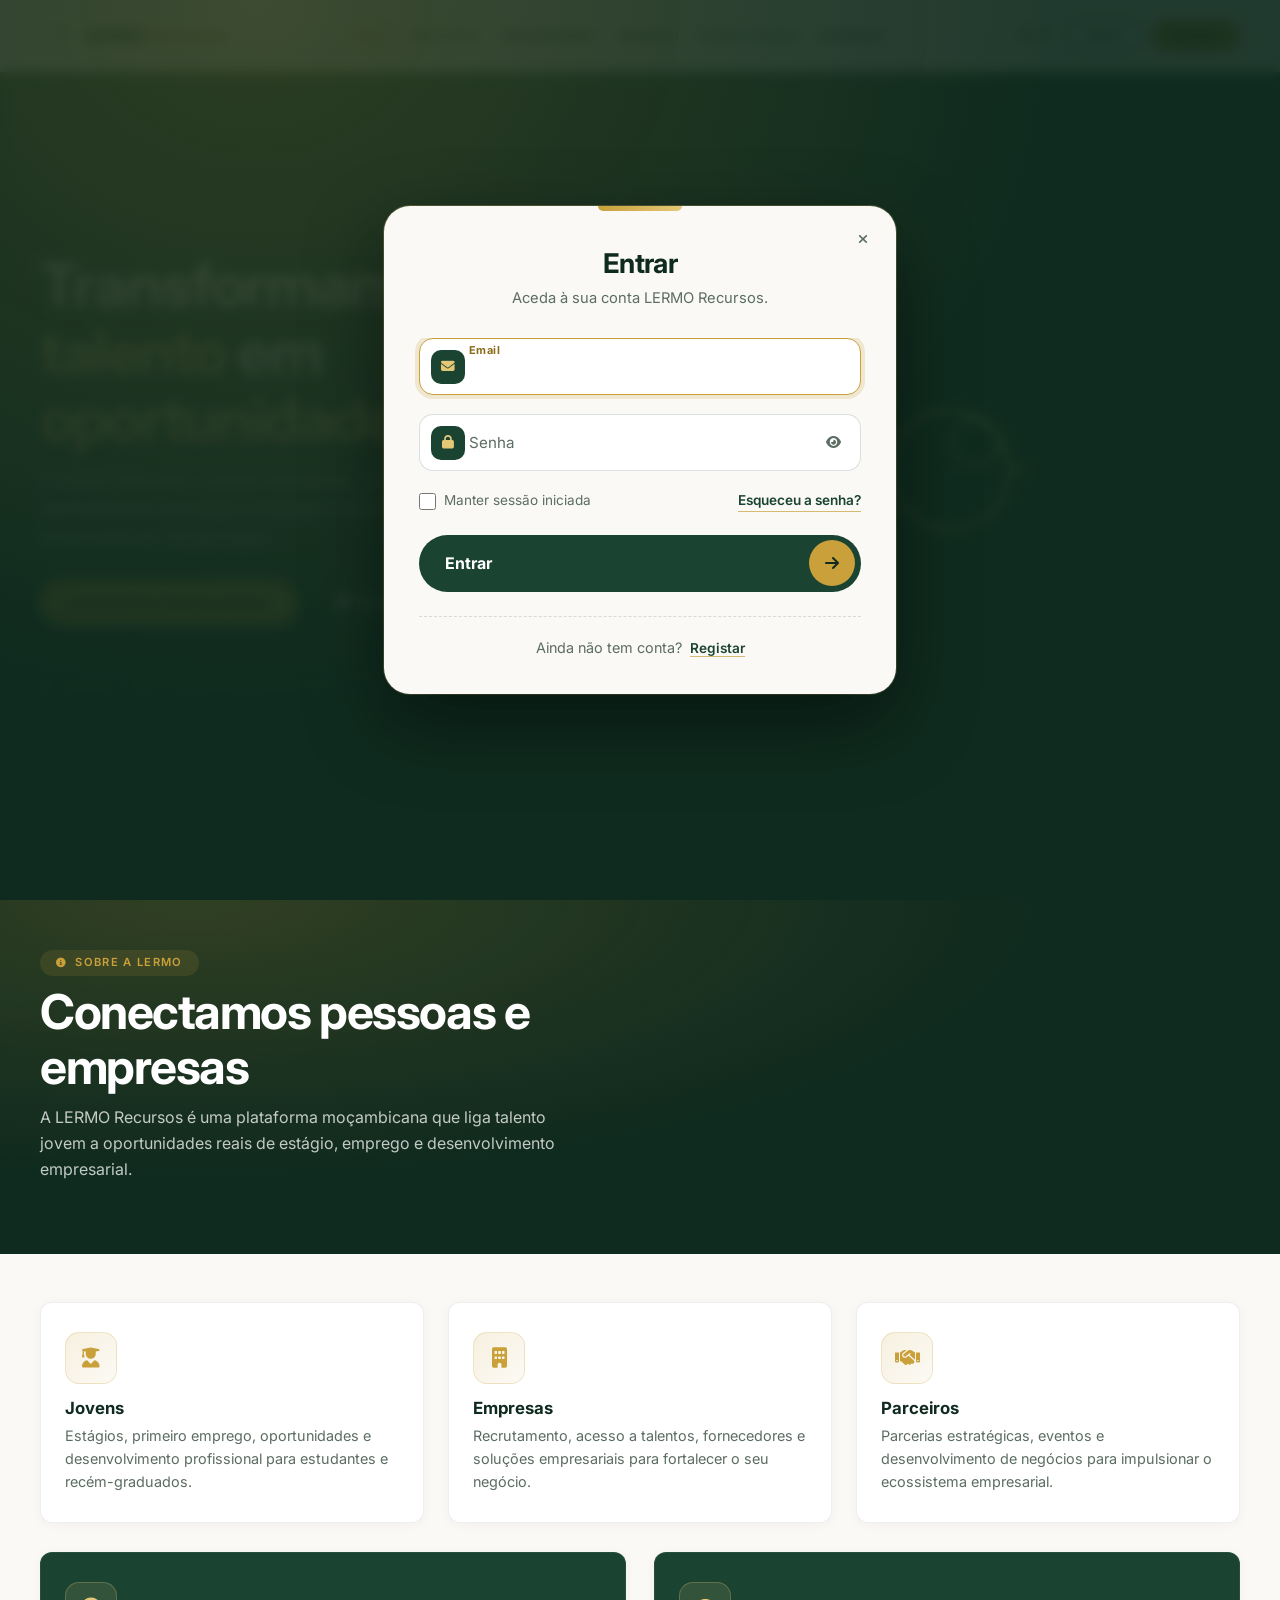
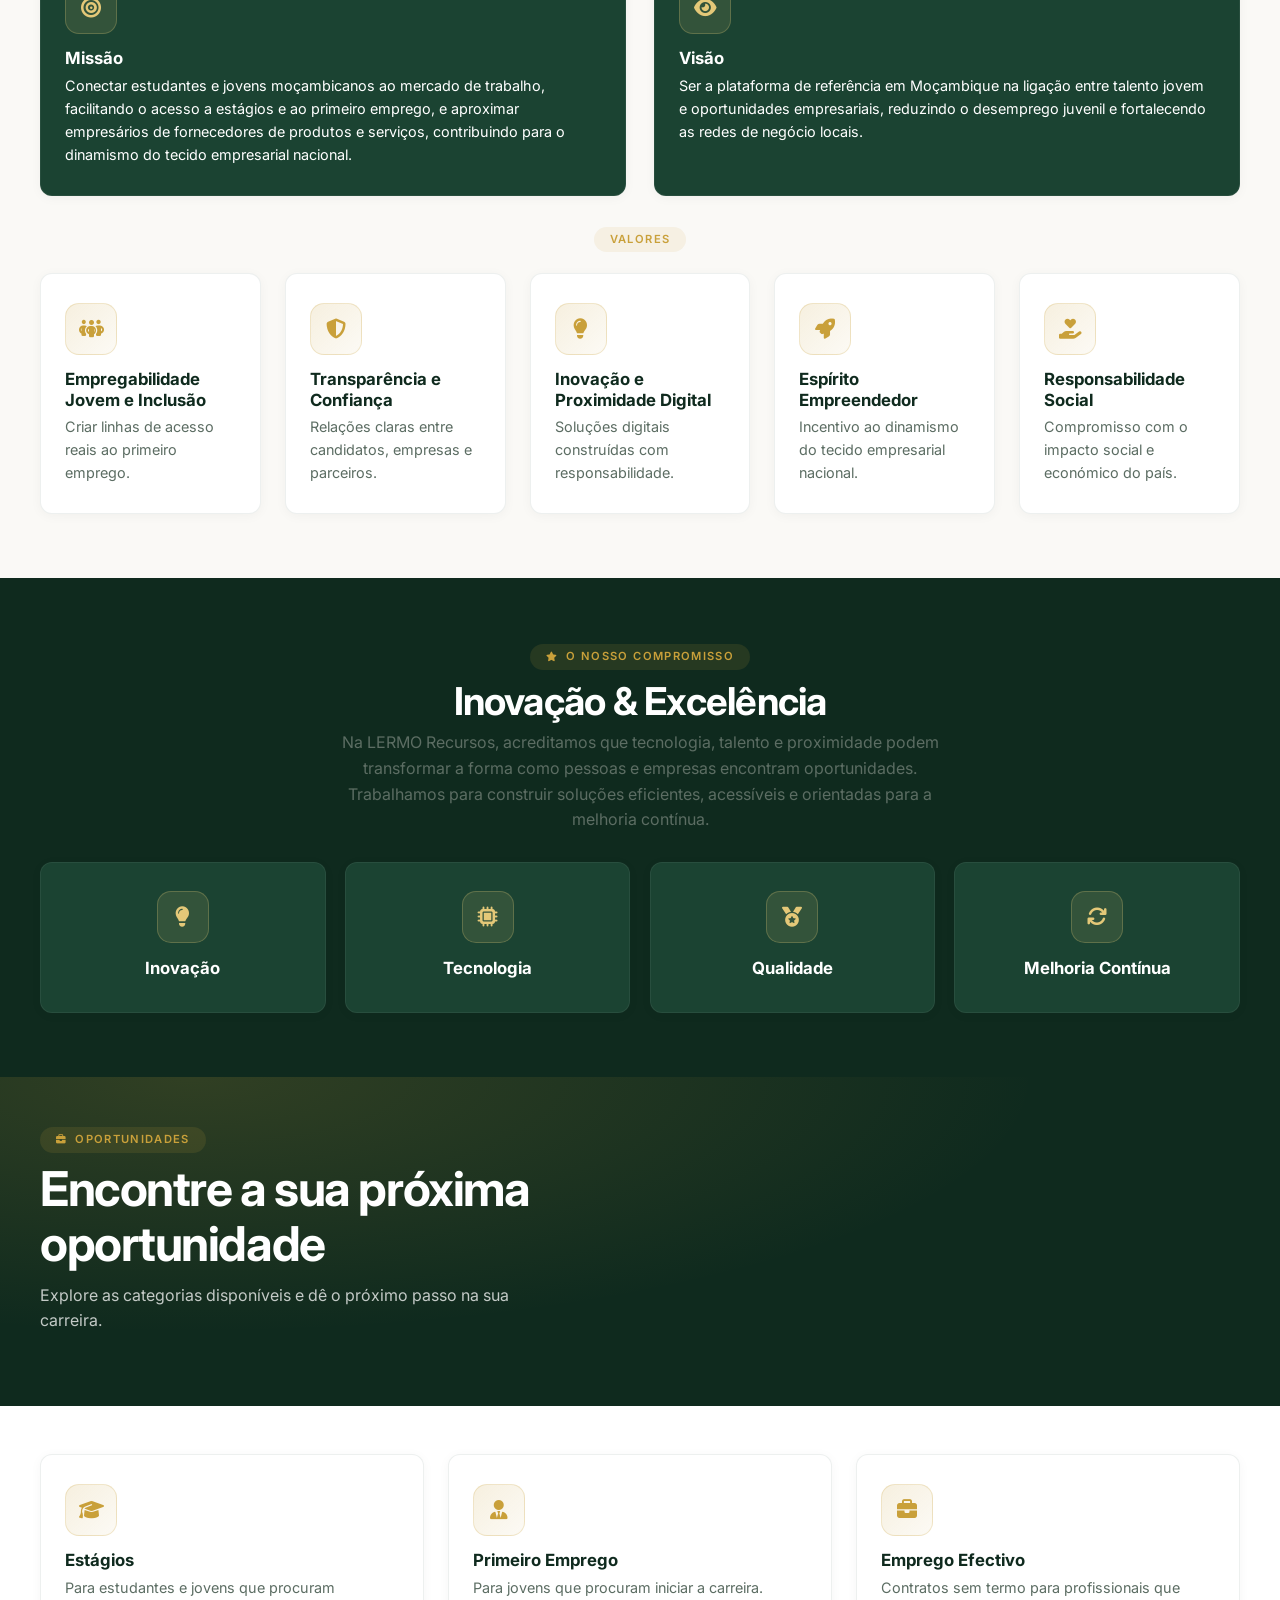
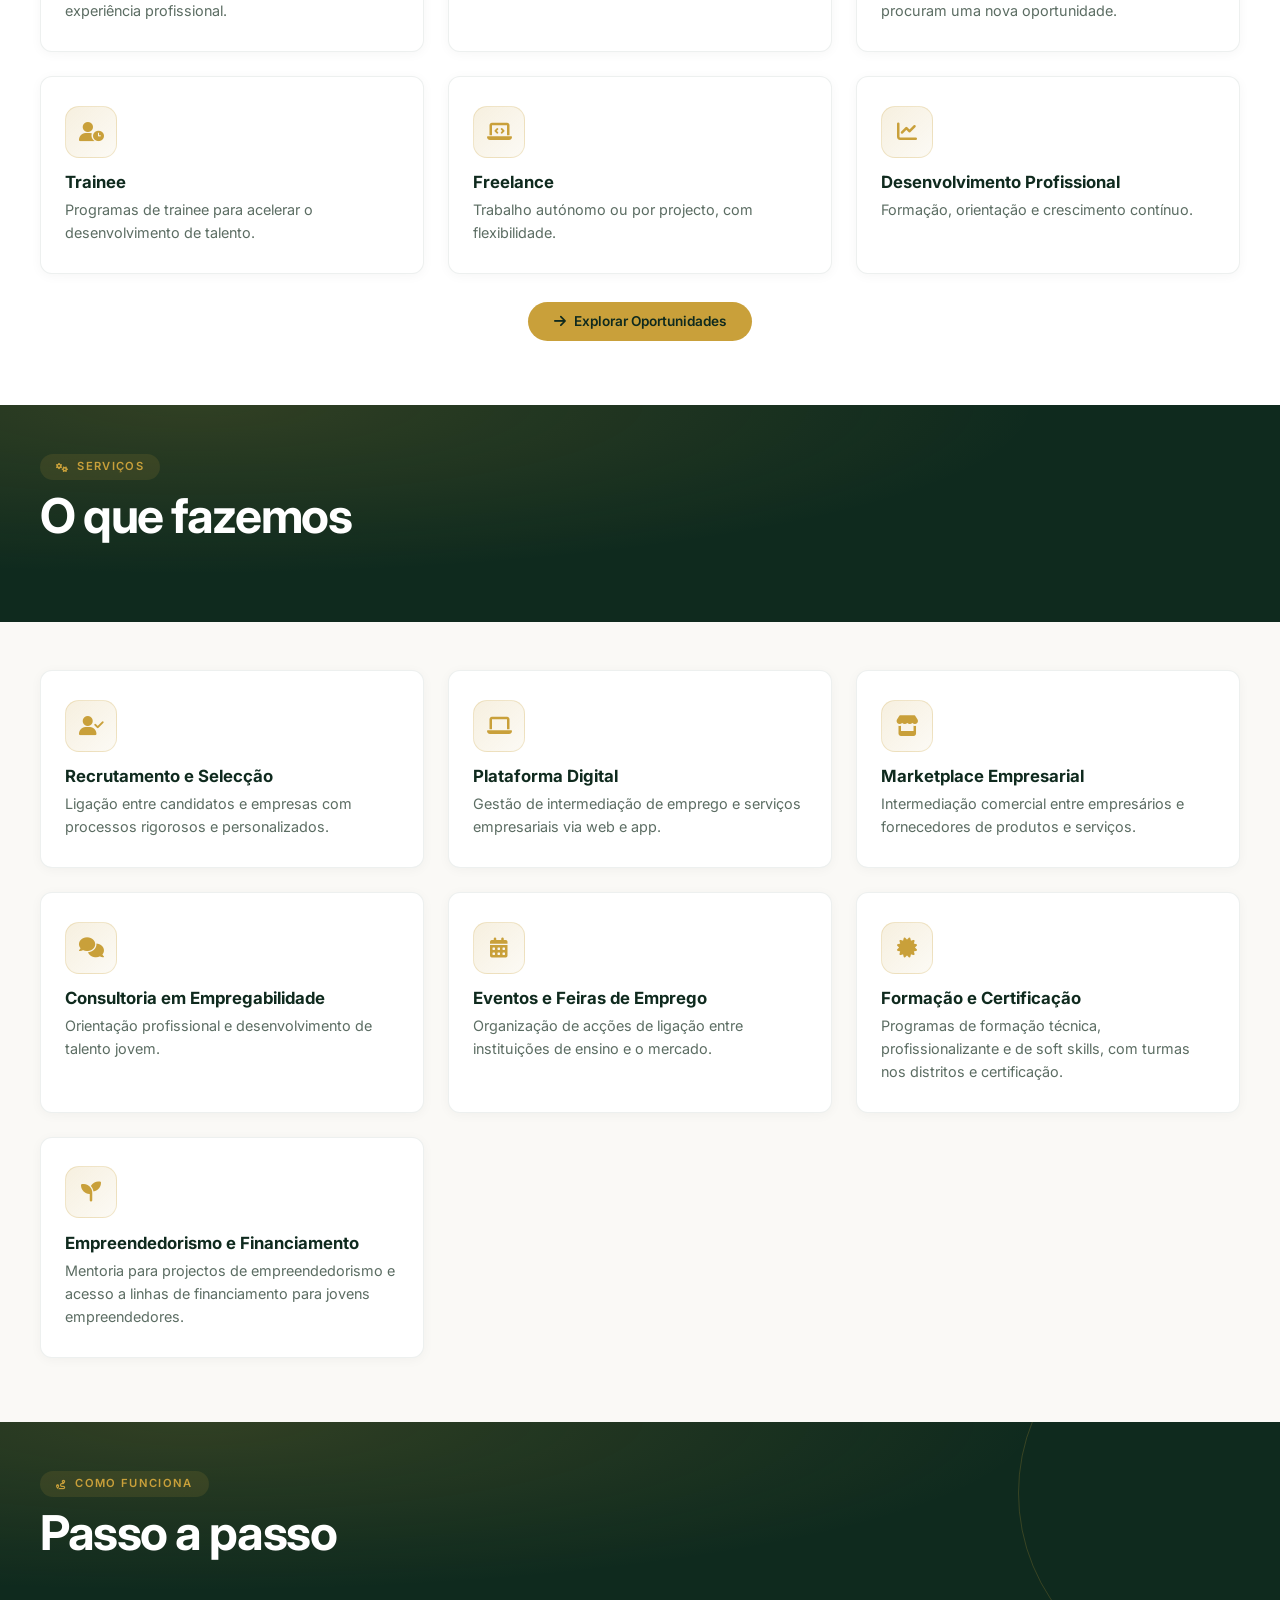
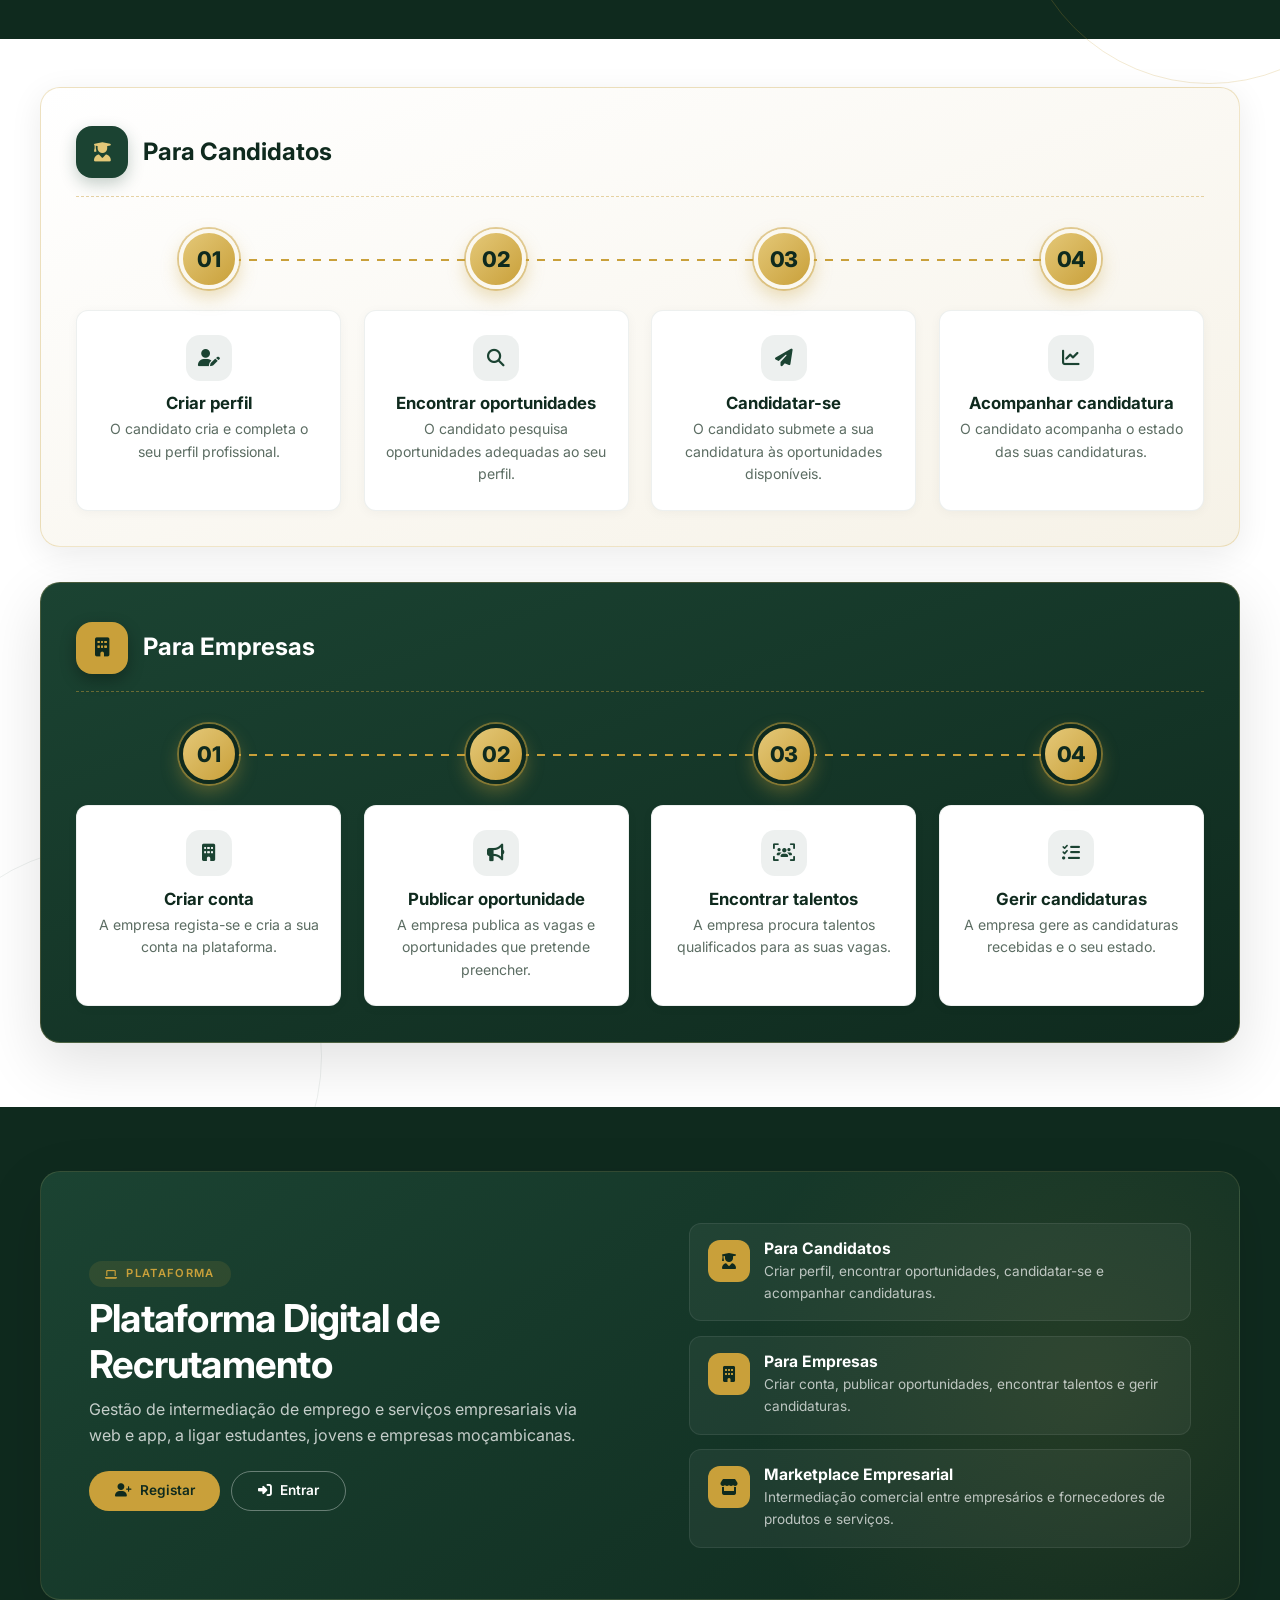
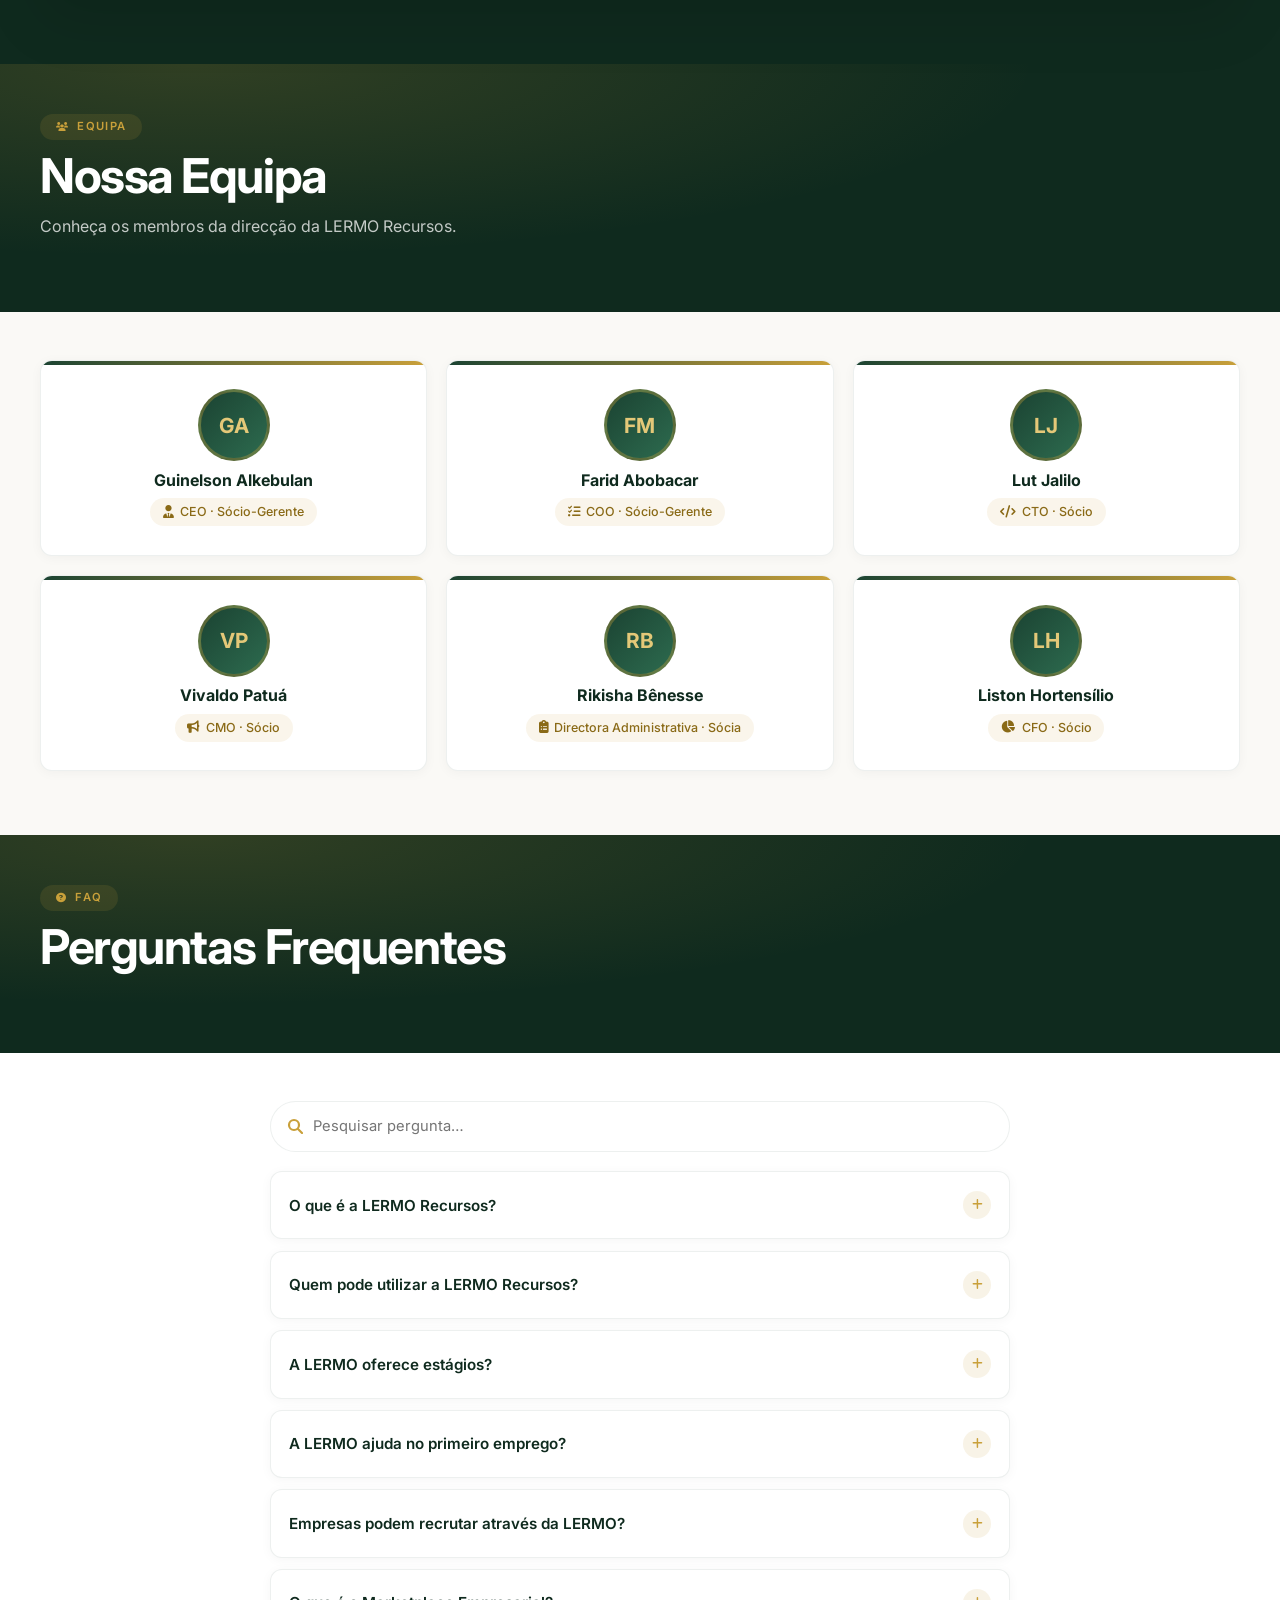
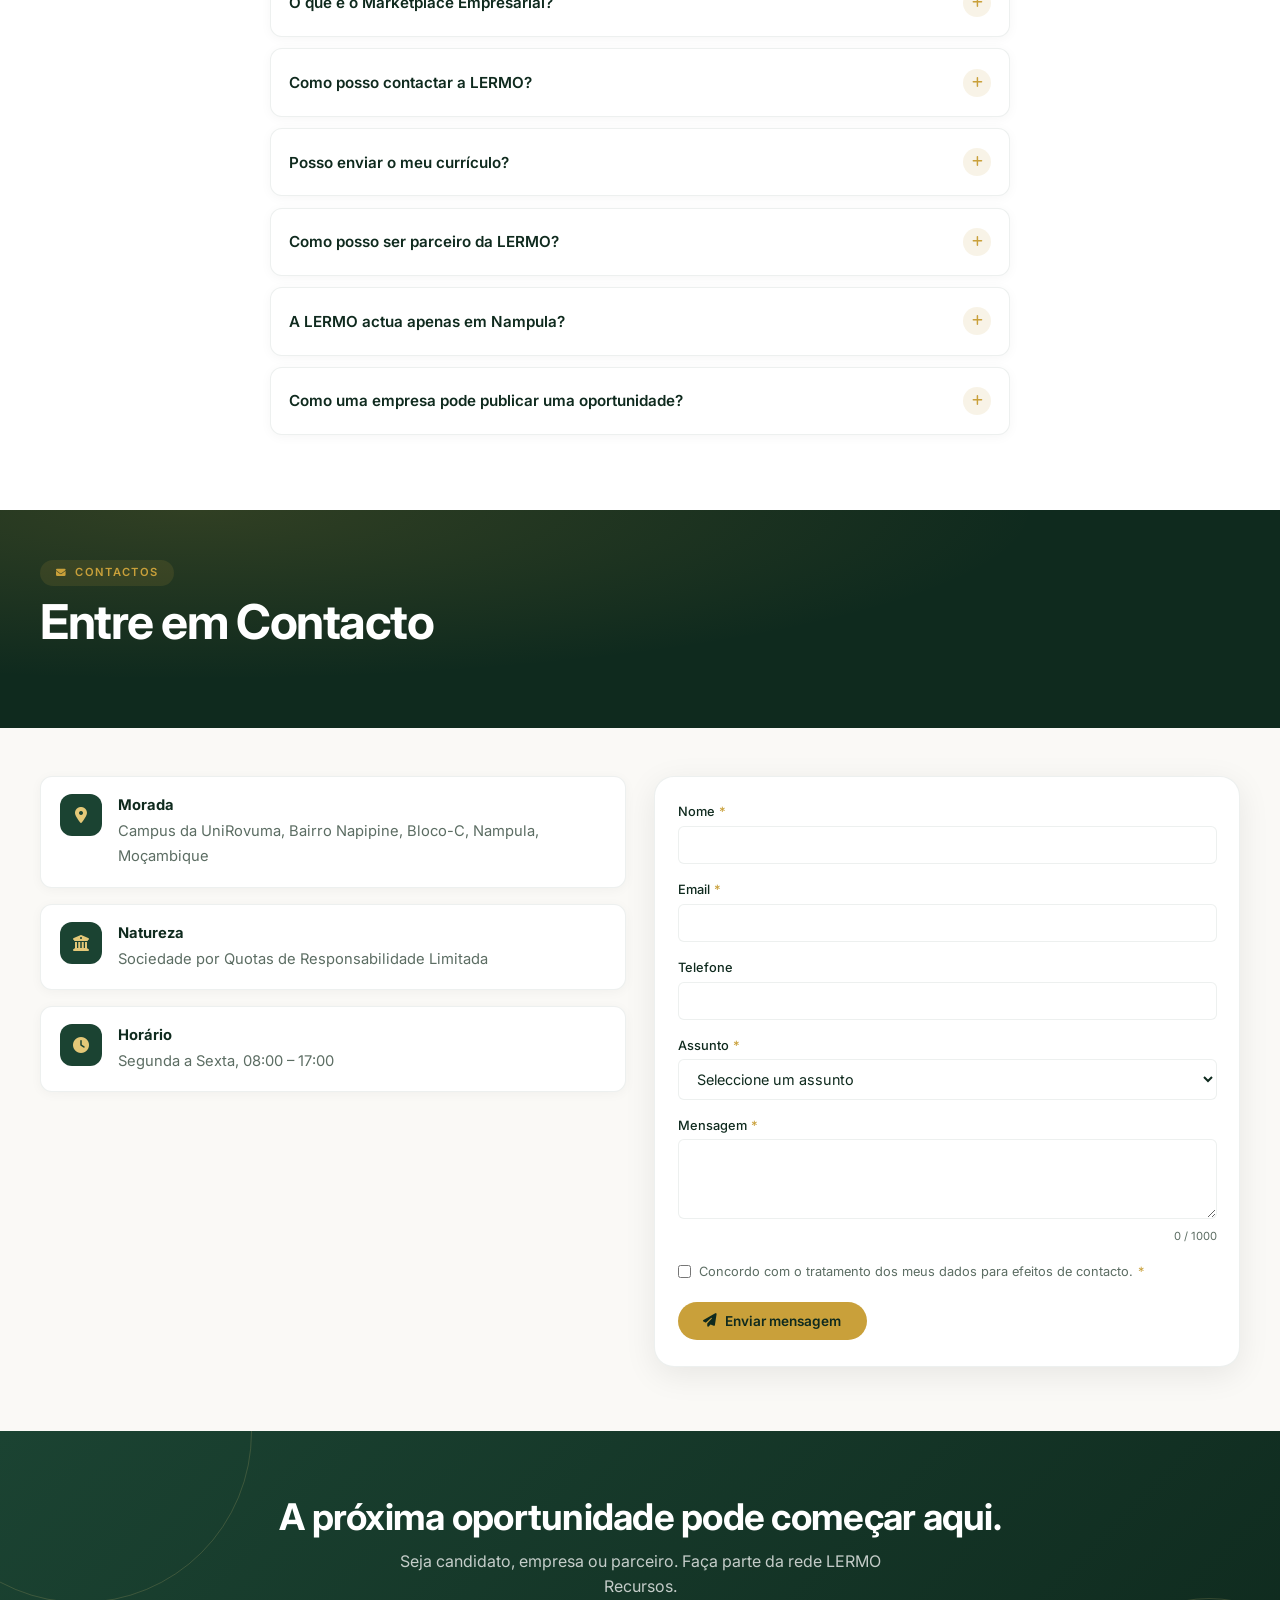
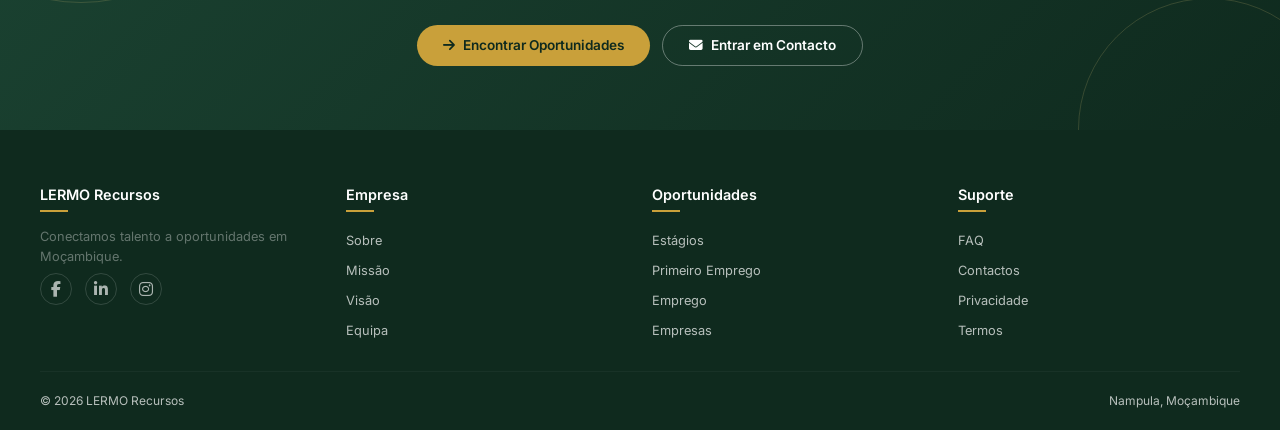
==== dashboard-candidato.html @ fc060fc1 "Add files via upload" ====
<!DOCTYPE html>
<html lang="pt-PT">
<head>
<meta charset="UTF-8">
<meta name="viewport" content="width=device-width, initial-scale=1">
<meta name="robots" content="noindex">
<title>Painel — LERMO Recursos</title>
<link rel="preconnect" href="https://fonts.googleapis.com">
<link rel="preconnect" href="https://fonts.gstatic.com" crossorigin>
<link href="https://fonts.googleapis.com/css2?family=Inter:wght@400;500;600;700;800&display=swap" rel="stylesheet">
<link rel="stylesheet" href="https://cdnjs.cloudflare.com/ajax/libs/font-awesome/6.5.0/css/all.min.css">
<link rel="stylesheet" href="css/dashboard-candidato.css">
</head>
<body>
<a class="sr" href="#main">Saltar para o conteúdo</a>
<div class="scrim" id="scrim"></div>
<aside class="side" id="side" aria-label="Navegação">
 <div class="brand"><svg viewBox="0 0 300 300" fill="none" stroke="currentColor" stroke-linecap="round" aria-hidden="true"><circle cx="150" cy="144" r="82" stroke-width="9"/><line x1="42" y1="144" x2="58" y2="144" stroke-width="7"/><line x1="242" y1="144" x2="258" y2="144" stroke-width="7"/><g class="lermo-orbit"><circle cx="185" cy="106" r="32" stroke-width="7"/><circle cx="193" cy="82" r="5" fill="currentColor" stroke="none"/></g><circle cx="150" cy="144" r="2.6" fill="currentColor" stroke="none"/></svg><span>LERMO <em>Recursos</em></span>
  <button class="ib" id="closeBtn" type="button" style="margin-left:auto;background:rgba(255,255,255,.08);border:0;color:#fff" data-a="close-menu"><i class="fas fa-xmark"></i></button></div>
 <nav class="nav" id="nav"></nav>
 <div class="sfoot"><button type="button" data-a="logout"><i class="fas fa-right-from-bracket" aria-hidden="true"></i><span data-i="logout"></span></button></div>
</aside>
<div class="main">
 <header class="top">
  <button class="ib" id="menuBtn" type="button" aria-controls="side" aria-expanded="false" data-a="open-menu"><i class="fas fa-bars"></i></button>
  <button class="ib" id="railBtn" type="button" data-a="rail" aria-pressed="false"><i class="fas fa-angles-left"></i></button>
  <div class="sp"></div>
  <button class="lang" type="button" data-a="lang"><i class="fas fa-globe" aria-hidden="true"></i><span id="langL">PT</span></button>
  <div class="dd"><button class="who" type="button" id="whoBtn" aria-haspopup="true" aria-expanded="false" data-a="menu:who"><span class="av" id="av"></span><span class="n" id="wn"></span></button>
   <div class="menu" id="who" role="menu"><a href="#/perfil" role="menuitem"><i class="fas fa-user"></i><span data-i="n.perfil"></span></a><a href="#/definicoes" role="menuitem"><i class="fas fa-gear"></i><span data-i="n.def"></span></a><button class="mi" type="button" role="menuitem" data-a="logout"><i class="fas fa-right-from-bracket"></i><span data-i="logout"></span></button></div></div>
 </header>
 <main class="page" id="main" tabindex="-1"></main>
</div>
<button id="top" type="button" data-a="top"><i class="fas fa-arrow-up" aria-hidden="true"></i></button>
<div class="toast" id="toast" role="status"></div>

<script src="js/dashboard-candidato.js"></script>
</body>
</html>
---- css/dashboard-candidato.css ----
:root{--p:#1B4332;--pd:#0F2A1E;--pl:#2D6B4F;--g:#C9A03A;--gs:#E4C878;--bg:#FAF9F6;--s:#fff;--t:#0F2A1E;--m:#5C6D63;--line:rgba(27,67,50,.12);--r:12px;--rf:9999px;--sh:0 8px 32px rgba(0,0,0,.08);--sw:264px;--hh:64px}
*{margin:0;padding:0;box-sizing:border-box}
html{-webkit-text-size-adjust:100%}
body{font-family:'Inter',system-ui,sans-serif;color:var(--t);background:var(--bg);line-height:1.55;min-height:100vh;overflow-x:hidden}
a{color:inherit;text-decoration:none}button{font:inherit;cursor:pointer;color:inherit}
:focus-visible{outline:3px solid var(--g);outline-offset:2px}
.sr{position:absolute;width:1px;height:1px;overflow:hidden;clip:rect(0 0 0 0)}
/* sidebar */
.side{position:fixed;inset:0 auto 0 0;width:var(--sw);background:var(--pd);color:#fff;display:flex;flex-direction:column;z-index:60;transition:transform .3s,width .25s}
.brand{display:flex;align-items:center;gap:.6rem;height:var(--hh);padding:0 1.1rem;font-weight:800;font-size:1.05rem;letter-spacing:-.01em;flex:none}
.brand em{font-style:normal;font-weight:500;color:var(--gs)}
.brand svg{width:34px;height:34px;flex:none;color:var(--gs)}
.lermo-orbit{transform-box:view-box;transform-origin:150px 144px;animation:spin 7s linear infinite}
@keyframes spin{to{transform:rotate(360deg)}}
@media(prefers-reduced-motion:reduce){.lermo-orbit{animation:none}*{transition:none!important}}
.nav{flex:1;overflow-y:auto;padding:.4rem .7rem 1rem}
.nav h2{font-size:.68rem;text-transform:uppercase;letter-spacing:.1em;color:rgba(255,255,255,.45);padding:.9rem .6rem .35rem;font-weight:700}
.nav a{display:flex;align-items:center;gap:.75rem;padding:.62rem .7rem;border-radius:10px;font-size:.92rem;font-weight:500;color:rgba(255,255,255,.78);position:relative}
.nav a i{width:20px;text-align:center;flex:none}
.nav a:hover{background:rgba(255,255,255,.07);color:#fff}
.nav a[aria-current=page]{background:rgba(201,160,58,.16);color:var(--gs);font-weight:600}
.nav a[aria-current=page]::before{content:'';position:absolute;left:-.7rem;top:20%;bottom:20%;width:4px;border-radius:0 4px 4px 0;background:var(--g)}
.sfoot{padding:.8rem .7rem;border-top:1px solid rgba(255,255,255,.1);flex:none}
.sfoot button{width:100%;display:flex;align-items:center;gap:.75rem;padding:.62rem .7rem;border:0;border-radius:10px;background:none;color:rgba(255,255,255,.78);font-size:.92rem;font-weight:500}
.sfoot button:hover{background:rgba(255,255,255,.07);color:#fff}.sfoot i{width:20px;text-align:center}
.scrim{position:fixed;inset:0;background:rgba(15,42,30,.55);backdrop-filter:blur(3px);z-index:55;opacity:0;visibility:hidden;transition:.25s}
.scrim.on{opacity:1;visibility:visible}
/* main */
.main{margin-left:var(--sw);min-height:100vh;transition:margin .25s}
.top{position:sticky;top:0;z-index:40;height:var(--hh);background:rgba(250,249,246,.94);backdrop-filter:blur(14px);border-bottom:1px solid var(--line);display:flex;align-items:center;gap:.6rem;padding:0 clamp(1rem,3vw,2rem)}
.ib{width:42px;height:42px;border-radius:50%;border:1px solid var(--line);background:var(--s);display:grid;place-items:center;color:var(--p);position:relative;flex:none}
.ib:hover{border-color:var(--p)}
.top .sp{flex:1}
#menuBtn{display:none}
.lang{display:flex;align-items:center;gap:.4rem;height:42px;padding:0 .9rem;border-radius:var(--rf);border:1px solid var(--line);background:var(--s);font-size:.82rem;font-weight:600;color:var(--p)}
.who{display:flex;align-items:center;gap:.6rem;height:42px;padding:0 .3rem 0 .3rem;border:1px solid var(--line);border-radius:var(--rf);background:var(--s)}
.av{width:34px;height:34px;border-radius:50%;background:var(--p);color:var(--gs);display:grid;place-items:center;font-weight:700;font-size:.8rem;flex:none}
.who span.n{font-size:.85rem;font-weight:600;max-width:140px;overflow:hidden;text-overflow:ellipsis;white-space:nowrap;padding-right:.6rem}
.dd{position:relative}
.menu{position:absolute;right:0;top:calc(100% + 8px);width:min(340px,calc(100vw - 2rem));background:var(--s);border:1px solid var(--line);border-radius:14px;box-shadow:var(--sh);padding:.5rem;display:none;z-index:70}
.menu.on{display:block}
.menu h3{font-size:.72rem;text-transform:uppercase;letter-spacing:.08em;color:var(--m);padding:.5rem .7rem}
.menu a,.menu button.mi{display:flex;gap:.7rem;align-items:flex-start;width:100%;text-align:left;padding:.6rem .7rem;border:0;background:none;border-radius:10px;font-size:.88rem}
.menu a:hover,.menu button.mi:hover{background:rgba(27,67,50,.06)}
.menu small{display:block;color:var(--m);font-size:.76rem}
.menu .none{padding:1rem;color:var(--m);font-size:.88rem;text-align:center}
.page{padding:clamp(1rem,3vw,2rem);max-width:1280px;margin:0 auto}
.crumbs ol{display:flex;flex-wrap:wrap;gap:.25rem .5rem;list-style:none;font-size:.82rem;color:var(--m);margin-bottom:1rem}
.crumbs li+li::before{content:'/';margin-right:.5rem;opacity:.5}
.crumbs a{color:var(--pl);font-weight:600}.crumbs a:hover{text-decoration:underline}
.crumbs [aria-current]{color:var(--t);font-weight:600}
/* components */
.hello{background:radial-gradient(ellipse at 90% 0,rgba(201,160,58,.22),transparent 55%),var(--pd);color:#fff;border-radius:20px;padding:clamp(1.3rem,3vw,2rem);display:flex;flex-wrap:wrap;gap:1.2rem;align-items:center;justify-content:space-between}
.hello h1{font-size:clamp(1.4rem,3vw,2rem);letter-spacing:-.02em;line-height:1.2}.hello h1 em{font-style:normal;color:var(--gs)}
.hello p{color:rgba(255,255,255,.75);margin-top:.35rem;font-size:.95rem;max-width:52ch}
.btn{display:inline-flex;align-items:center;justify-content:center;gap:.5rem;font-weight:600;font-size:.85rem;padding:.6rem 1.3rem;border-radius:var(--rf);border:1.5px solid transparent;transition:.25s}
.btn-g{background:var(--g);color:var(--pd)}.btn-g:hover{background:var(--gs)}
.btn-l{background:var(--s);color:var(--p);border-color:var(--line)}.btn-l:hover{border-color:var(--p)}
.stats{display:grid;grid-template-columns:repeat(auto-fit,minmax(min(220px,100%),1fr));gap:1rem;margin:1.2rem 0}
.stat{background:var(--s);border:1px solid var(--line);border-radius:var(--r);padding:1.1rem;display:flex;gap:.9rem;align-items:center;transition:.25s}
.stat:hover{transform:translateY(-3px);box-shadow:var(--sh);border-color:rgba(201,160,58,.5)}
.ic{width:46px;height:46px;border-radius:12px;background:rgba(27,67,50,.07);color:var(--p);display:grid;place-items:center;flex:none;font-size:1.05rem}
.stat b{display:block;font-size:1.7rem;line-height:1.1;letter-spacing:-.02em}.stat span{font-size:.82rem;color:var(--m)}
.g2{display:grid;grid-template-columns:minmax(0,1.6fr) minmax(0,1fr);gap:1rem;margin-bottom:1rem}
.g3{display:grid;grid-template-columns:repeat(3,minmax(0,1fr));gap:1rem}
.g2>.card,.g3>.card{display:flex;flex-direction:column;min-width:0}
.g3 .rt,.g3 .rs{white-space:normal}
#top{position:fixed;right:1.2rem;bottom:1.2rem;width:46px;height:46px;border-radius:50%;border:0;background:var(--g);color:var(--pd);box-shadow:var(--sh);display:grid;place-items:center;z-index:45;opacity:0;visibility:hidden;transform:translateY(8px);transition:.25s}
#top.on{opacity:1;visibility:visible;transform:none}#top:hover{background:var(--gs)}
.card{background:var(--s);border:1px solid var(--line);border-radius:var(--r);padding:1.2rem}
.ch{display:flex;justify-content:space-between;align-items:center;gap:.6rem;margin-bottom:.8rem}
.ch h2{font-size:1.02rem}.ch a{font-size:.8rem;font-weight:600;color:var(--pl);white-space:nowrap}.ch a:hover{text-decoration:underline}
.row{display:flex;gap:.8rem;align-items:center;padding:.75rem 0;border-top:1px solid var(--line);min-width:0}
.row:first-of-type{border-top:0}
a.row:hover .rt{color:var(--pl)}
.rb{flex:1;min-width:0}.rt{font-weight:600;font-size:.92rem;overflow:hidden;text-overflow:ellipsis;white-space:nowrap}
.rs{font-size:.78rem;color:var(--m);overflow:hidden;text-overflow:ellipsis;white-space:nowrap}
.tag{font-size:.68rem;font-weight:700;text-transform:uppercase;letter-spacing:.05em;padding:.22rem .65rem;border-radius:var(--rf);white-space:nowrap;background:rgba(201,160,58,.14);color:#8a6d1a;flex:none}
.tag.ok{background:rgba(45,107,79,.14);color:var(--pl)}.tag.no{background:rgba(176,58,46,.12);color:#9b2c20}.tag.in{background:rgba(27,67,50,.09);color:var(--p)}
.ring{--v:0;width:96px;height:96px;border-radius:50%;background:conic-gradient(var(--g) calc(var(--v)*1%),rgba(27,67,50,.1) 0);display:grid;place-items:center;flex:none}
.ring b{width:74px;height:74px;border-radius:50%;background:var(--s);display:grid;place-items:center;font-size:1.25rem}
.prof{display:flex;gap:1rem;align-items:center}
.prof p{font-size:.86rem;color:var(--m)}
.money{font-size:1.35rem;font-weight:800;letter-spacing:-.02em}
.state{text-align:center;padding:2rem 1rem;color:var(--m)}.state i{font-size:1.8rem;color:var(--gs);display:block;margin-bottom:.5rem}
.sk{height:84px;border-radius:var(--r);background:linear-gradient(90deg,#eceae4 25%,#f5f3ee 50%,#eceae4 75%);background-size:200% 100%;animation:sh 1.2s infinite}
@keyframes sh{to{background-position:-200% 0}}
.skg{display:grid;gap:1rem}
.stub{max-width:560px;margin:3rem auto;text-align:center}.stub .ic{margin:0 auto 1rem;width:64px;height:64px;font-size:1.5rem}
.stub h1{font-size:1.5rem}.stub p{color:var(--m);margin:.6rem 0 1.4rem}
.toast{position:fixed;bottom:1.2rem;left:50%;transform:translateX(-50%);background:var(--p);color:#fff;padding:.75rem 1.3rem;border-radius:var(--rf);z-index:200;font-size:.88rem;display:none}
/* tablet: rail colapsável */
@media(min-width:1024px){body.rail{--sw:76px}body.rail .brand span,body.rail .nav h2,body.rail .nav a span,body.rail .sfoot span{display:none}body.rail .nav a,body.rail .sfoot button{justify-content:center}body.rail .brand{justify-content:center;padding:0}body.rail .nav a[aria-current=page]::before{left:-.7rem}}
@media(max-width:1023px){
 .side{transform:translateX(-100%);width:min(300px,86vw);box-shadow:none}
 body.drawer .side{transform:none;box-shadow:0 0 60px rgba(0,0,0,.4)}
 body.drawer{overflow:hidden}
 .main{margin-left:0}#menuBtn{display:grid}#railBtn{display:none}
 .g2{grid-template-columns:1fr}.g3{grid-template-columns:repeat(2,minmax(0,1fr))}
}
@media(max-width:700px){.g3{grid-template-columns:1fr}}
@media(max-width:560px){#top{right:.8rem;bottom:.8rem}.stats{grid-template-columns:repeat(2,minmax(0,1fr));gap:.7rem}.stat{flex-direction:column;align-items:flex-start;gap:.5rem;padding:.9rem}.who span.n,.lang span{display:none}.lang{padding:0;width:42px;justify-content:center}.top{gap:.4rem}.hello .btn{width:100%}.prof{flex-direction:column;align-items:flex-start}}
@media(max-width:360px){.page{padding:.8rem}.stat b{font-size:1.4rem}}
@media(min-width:1024px){#closeBtn{display:none}}
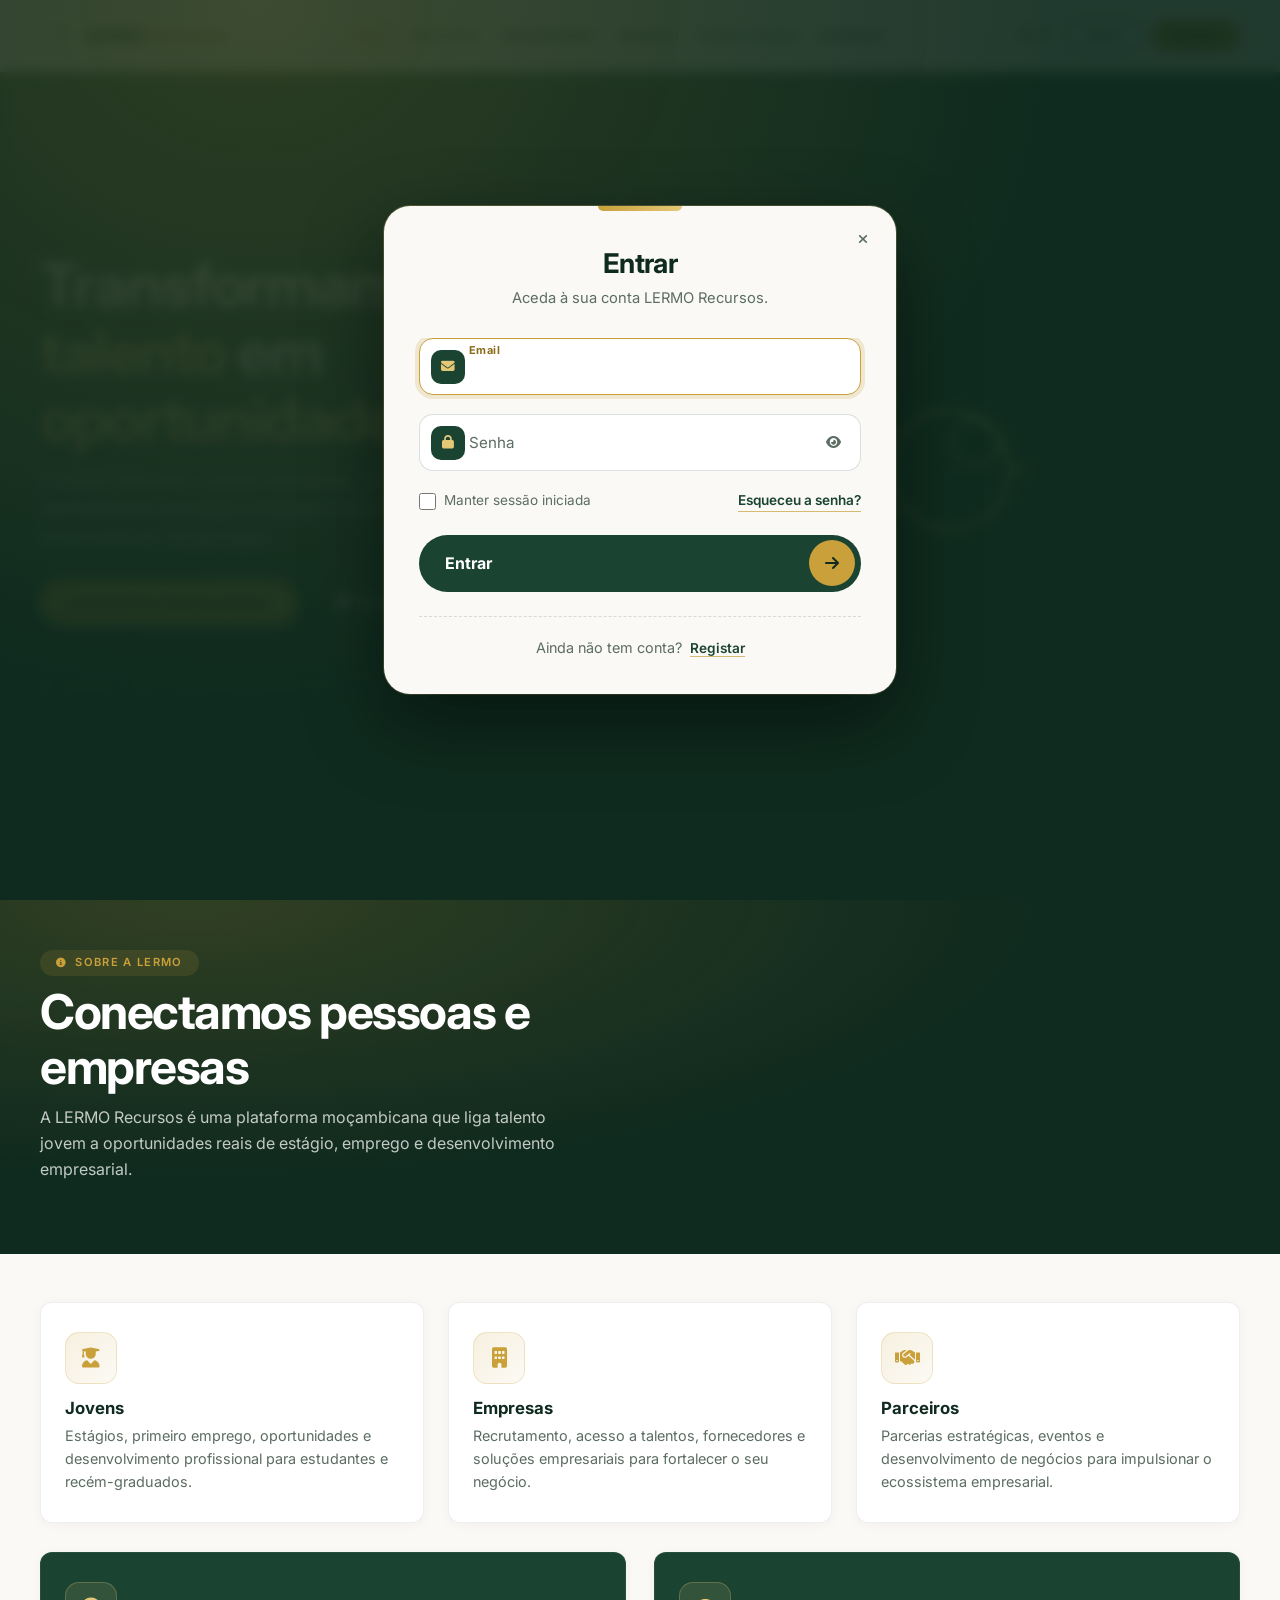
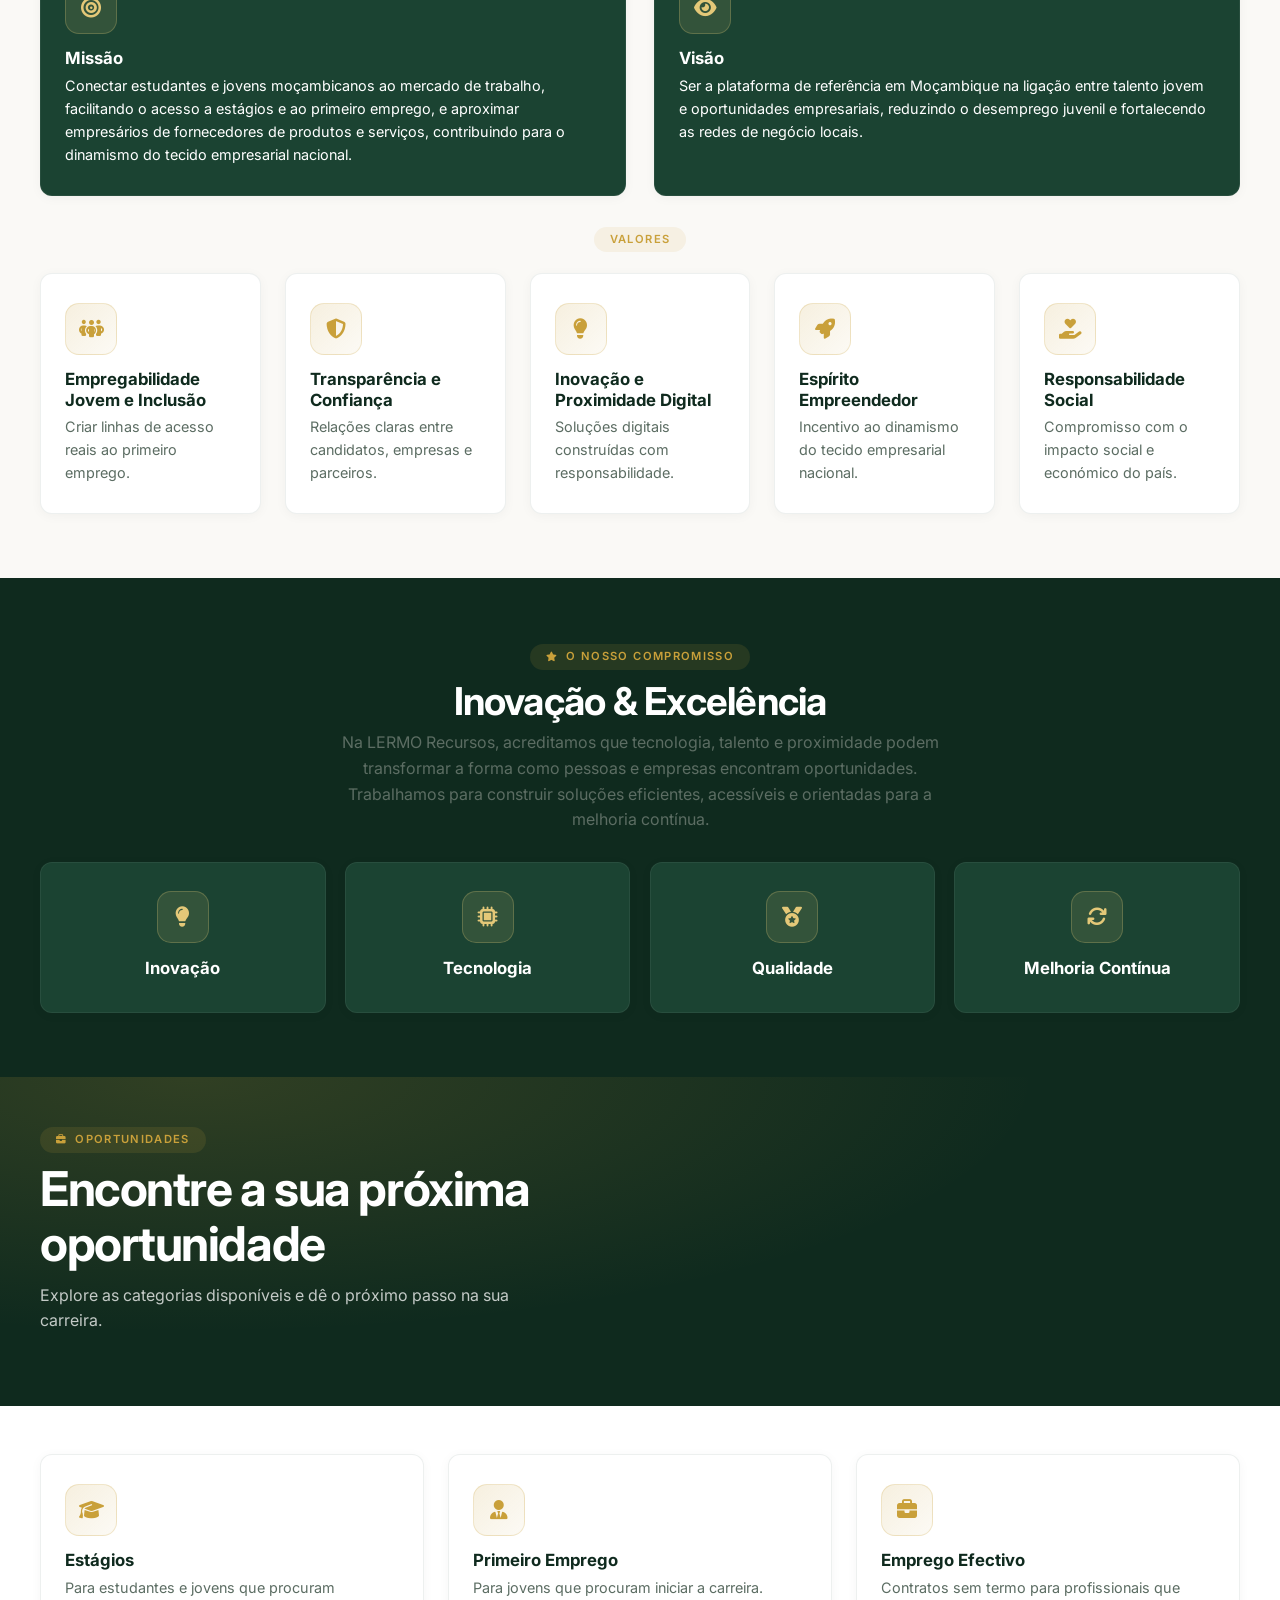
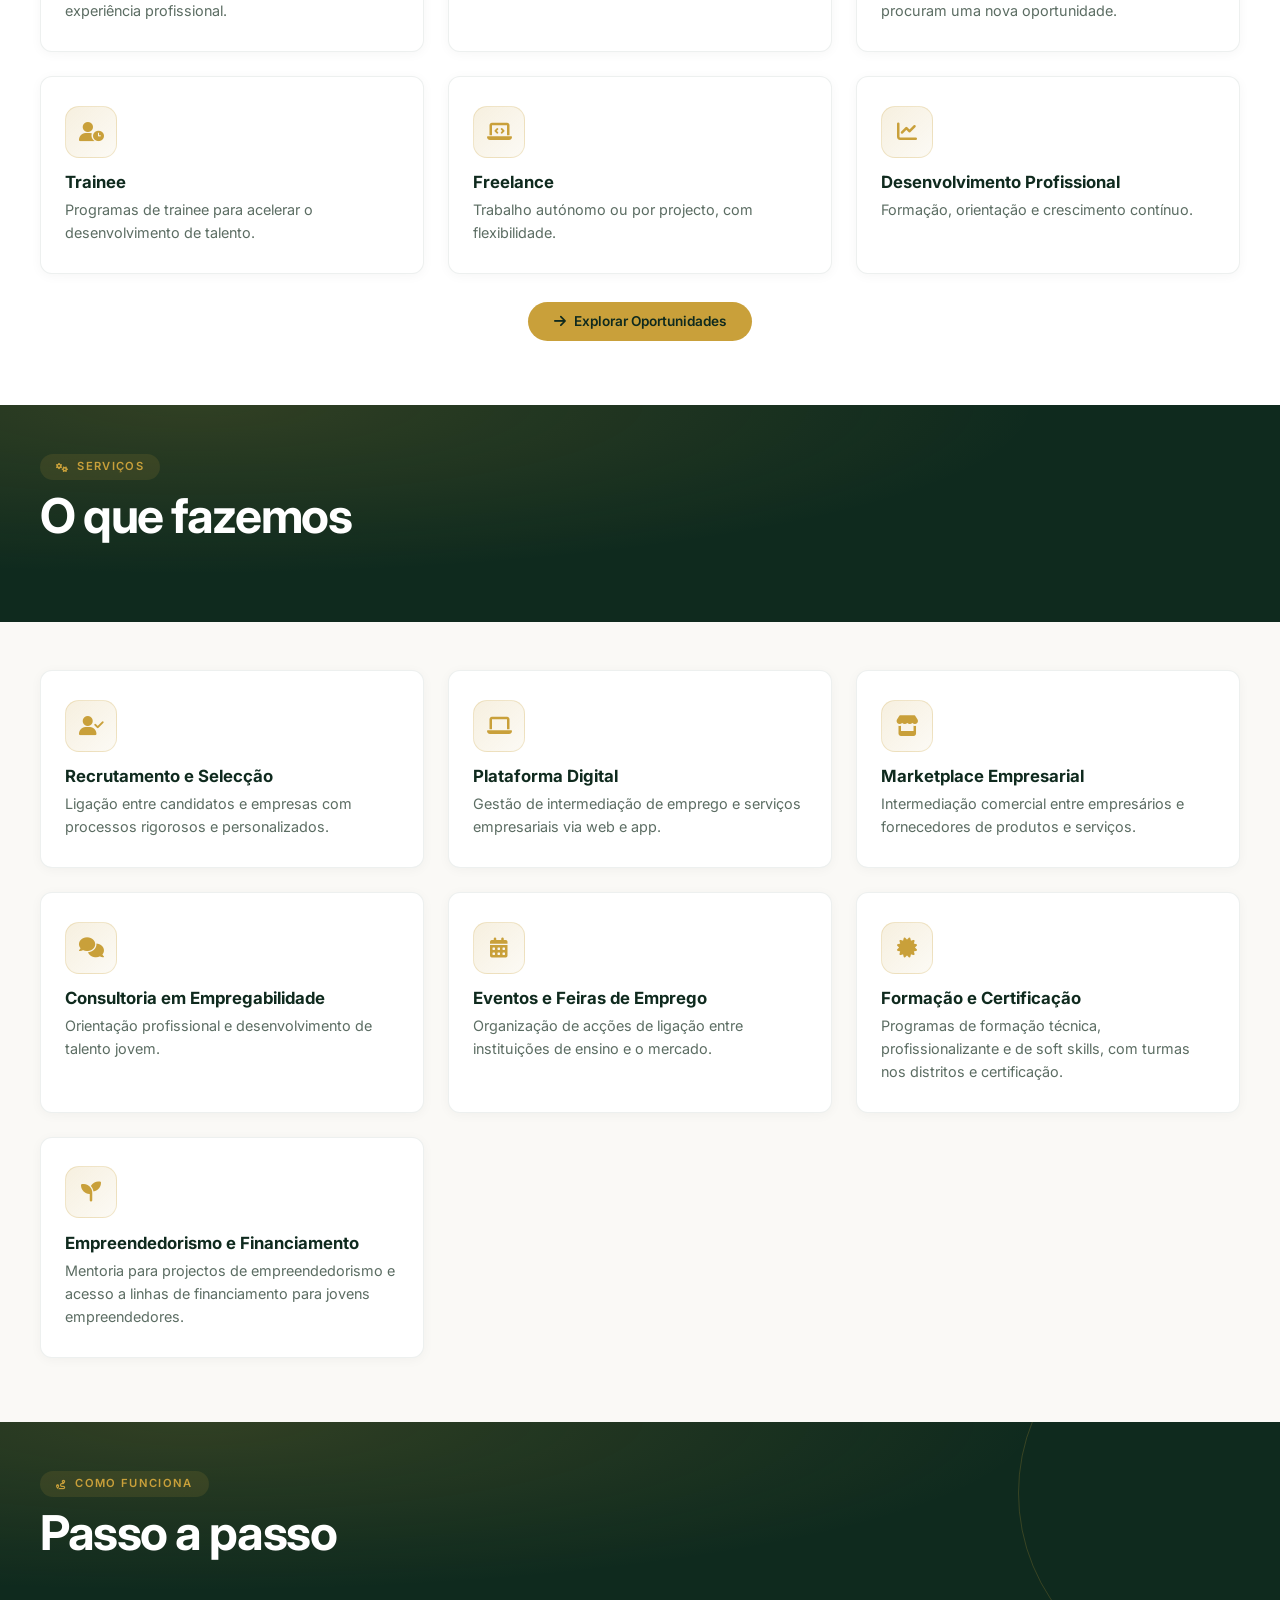
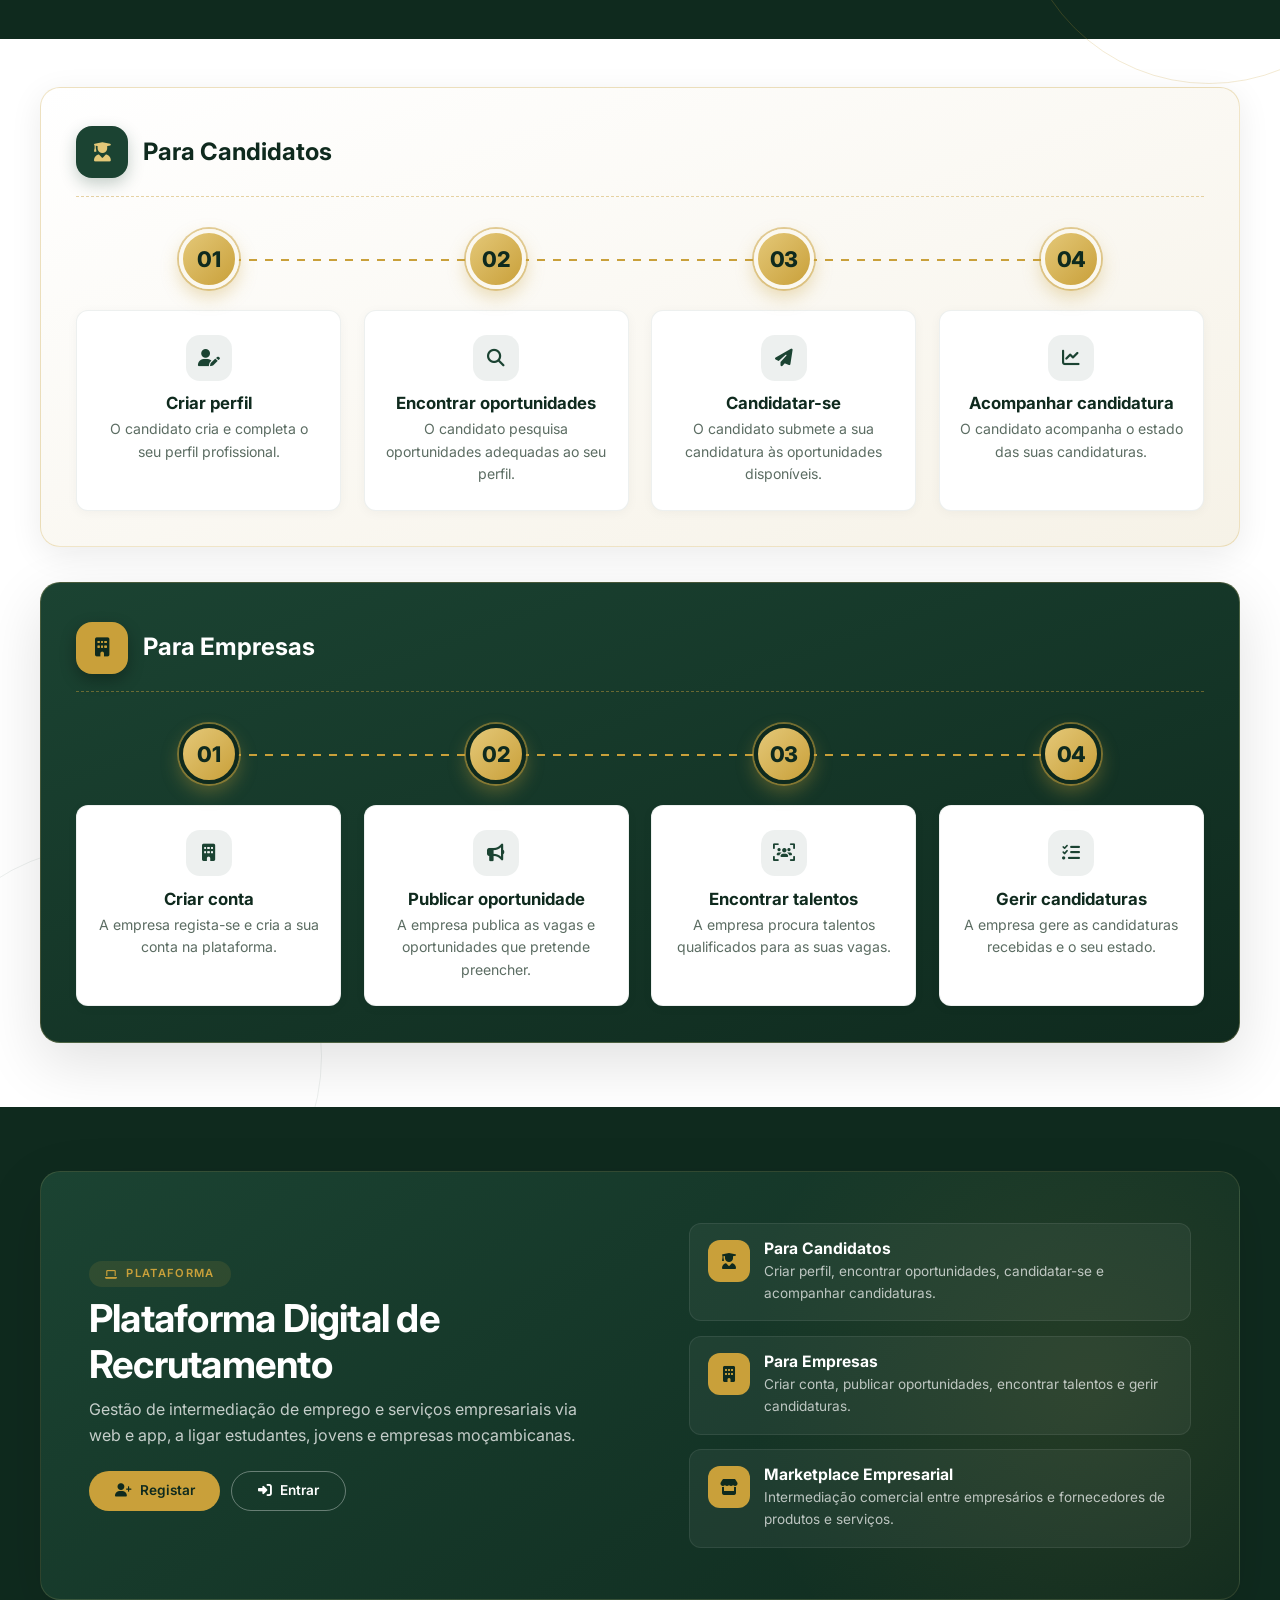
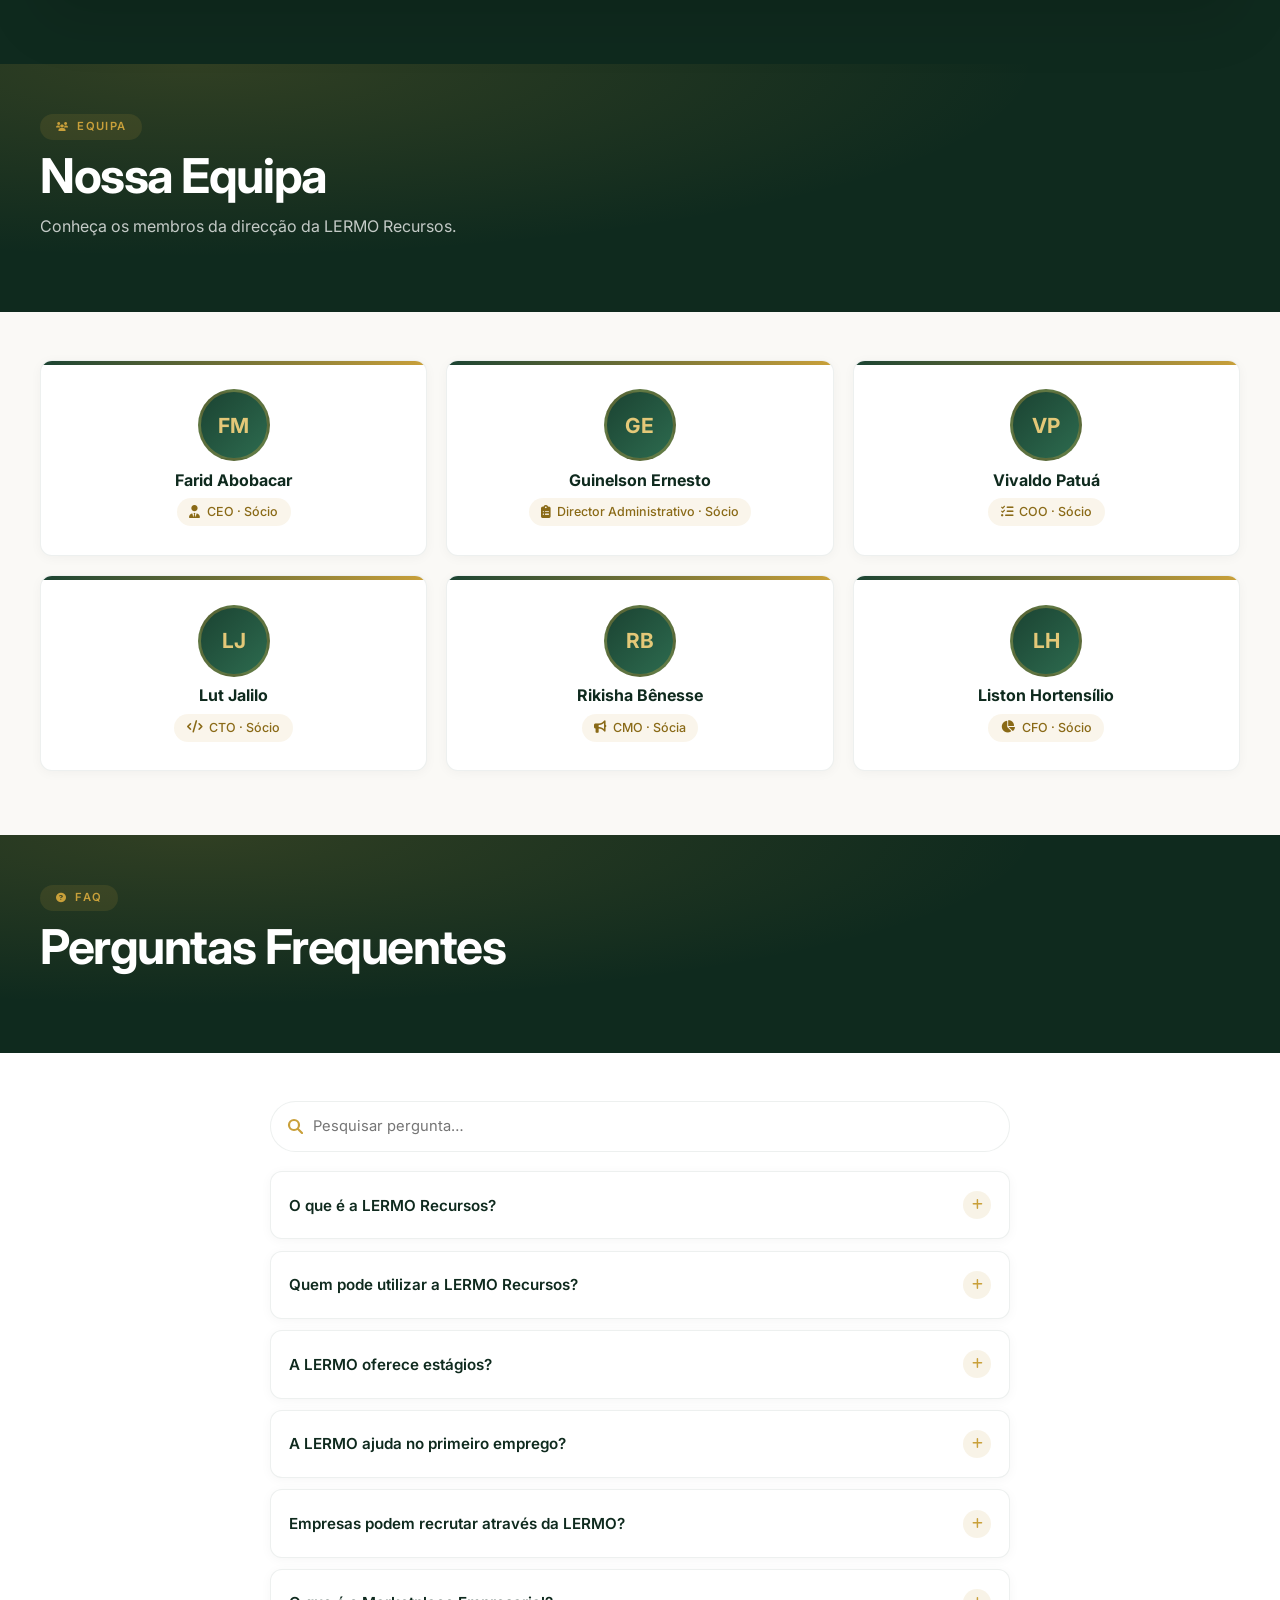
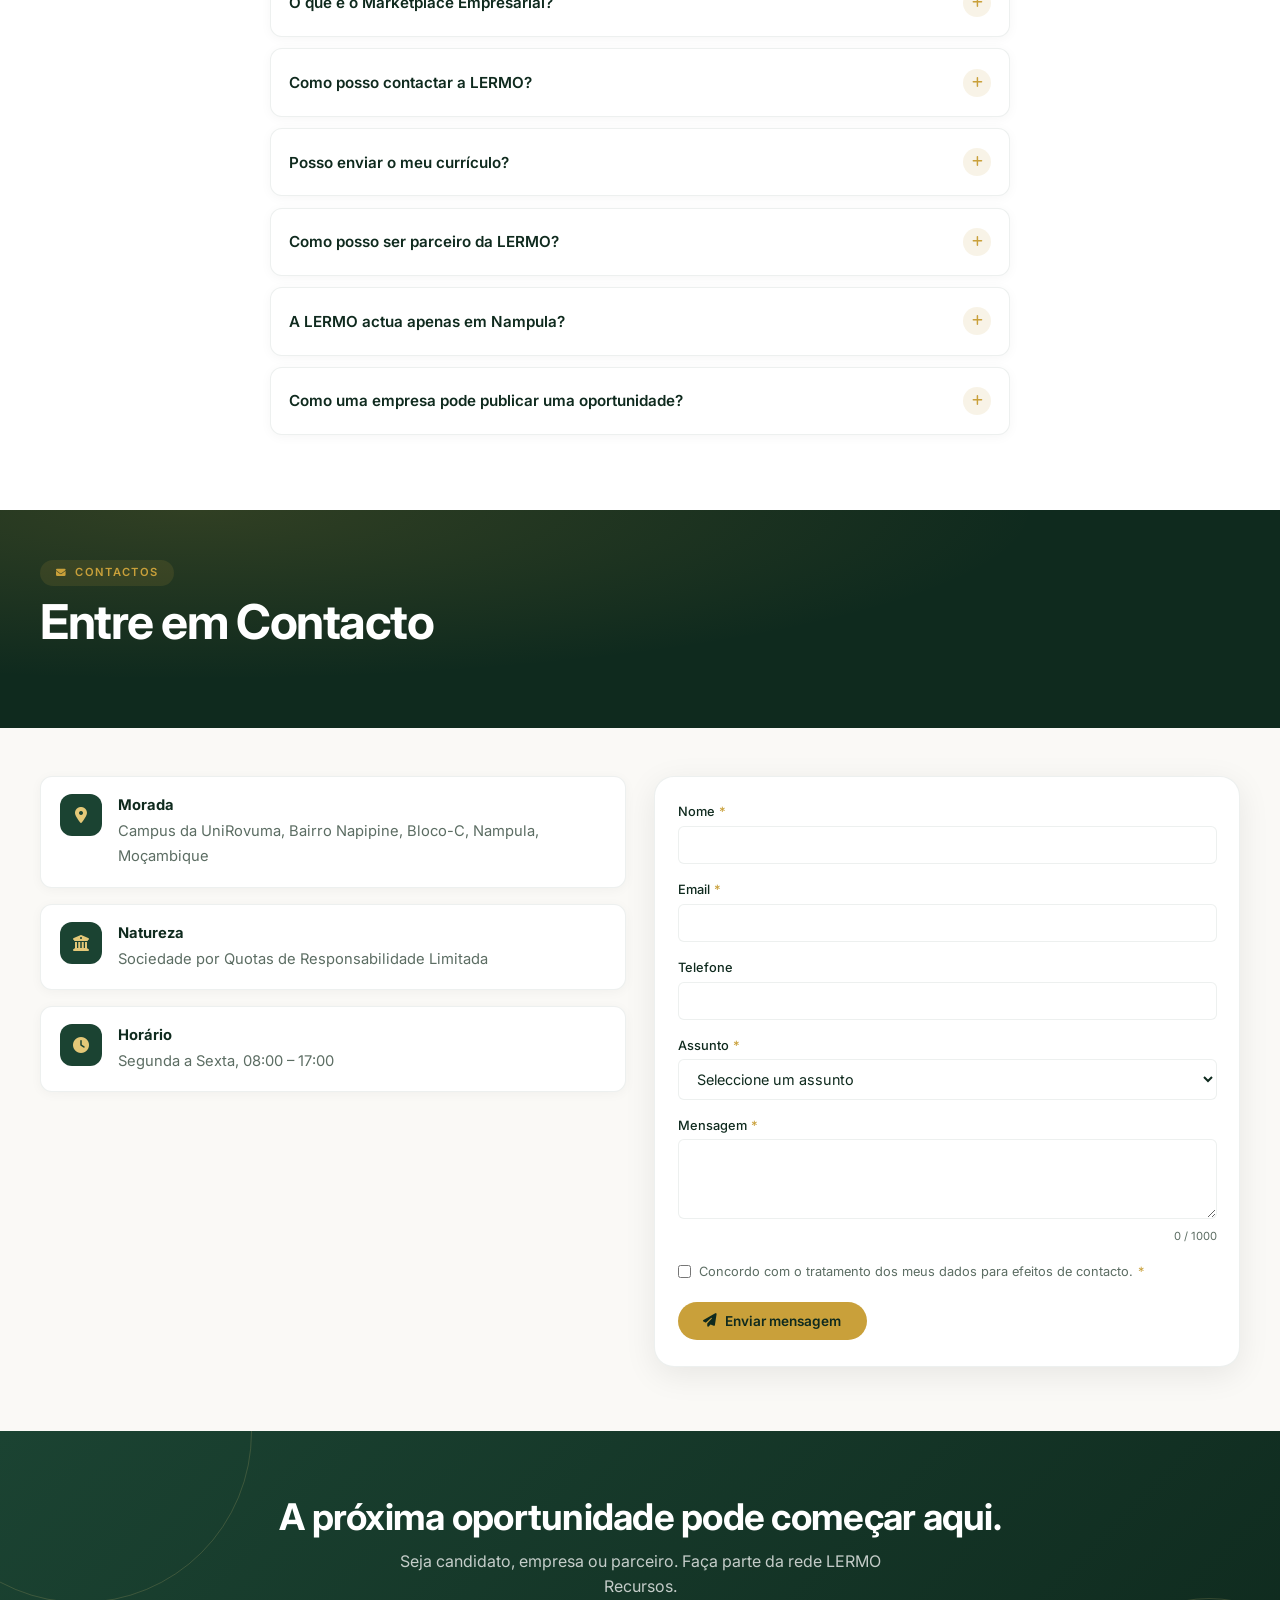
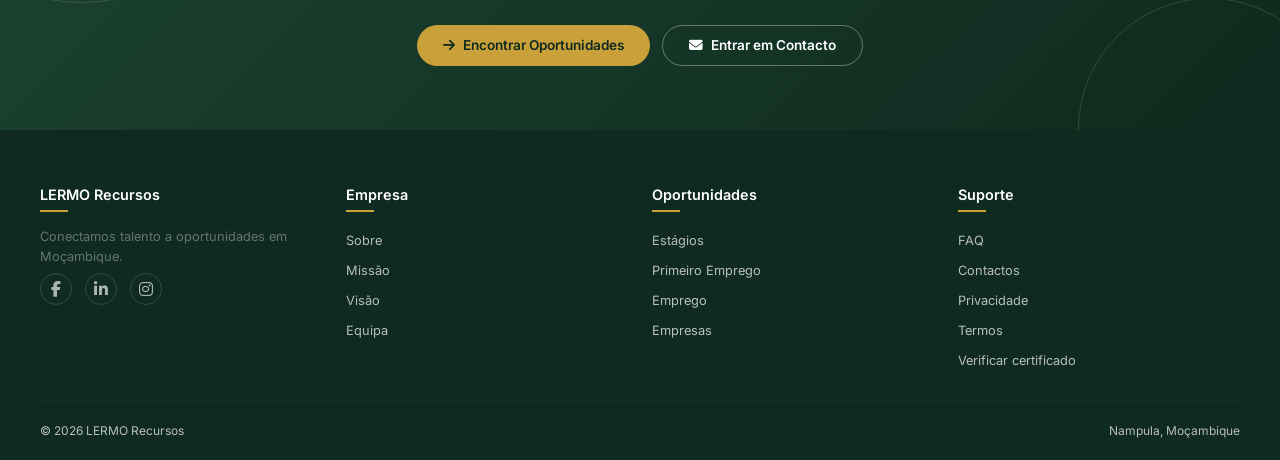
==== commit 09d5c63f: "Add files via upload" ====
--- a/dashboard-candidato.html
+++ b/dashboard-candidato.html
@@ -9,9 +9,12 @@
 <link rel="preconnect" href="https://fonts.gstatic.com" crossorigin>
 <link href="https://fonts.googleapis.com/css2?family=Inter:wght@400;500;600;700;800&display=swap" rel="stylesheet">
 <link rel="stylesheet" href="https://cdnjs.cloudflare.com/ajax/libs/font-awesome/6.5.0/css/all.min.css">
-<link rel="stylesheet" href="css/dashboard-candidato.css">
+<link rel="stylesheet" href="css/dashboard-candidato.css?v=20261034">
+<link rel="stylesheet" href="css/loader.css?v=20261008" />
+<script src="js/seguranca.js?v=4"></script>
 </head>
 <body>
+<div id="loader" class="lmld" role="status" aria-live="polite"><div class="lgo"><svg viewBox="0 0 300 300" fill="none" stroke="currentColor" stroke-linecap="round" aria-hidden="true"><circle cx="150" cy="144" r="82" stroke-width="9"/><line x1="42" y1="144" x2="58" y2="144" stroke-width="7"/><line x1="242" y1="144" x2="258" y2="144" stroke-width="7"/><g class="lermo-orbit"><circle cx="185" cy="106" r="32" stroke-width="7"/><circle cx="193" cy="82" r="5" fill="currentColor" stroke="none"/></g><circle cx="150" cy="144" r="2.6" fill="currentColor" stroke="none"/></svg>LERMO <span>Recursos</span></div><p><span class="ld-spin" aria-hidden="true"></span><span data-ld>A preparar o seu painel…</span></p><div class="progress-bar"><div class="fill"></div></div></div>
 <a class="sr" href="#main">Saltar para o conteúdo</a>
 <div class="scrim" id="scrim"></div>
 <aside class="side" id="side" aria-label="Navegação">
@@ -24,7 +27,13 @@
  <header class="top">
   <button class="ib" id="menuBtn" type="button" aria-controls="side" aria-expanded="false" data-a="open-menu"><i class="fas fa-bars"></i></button>
   <button class="ib" id="railBtn" type="button" data-a="rail" aria-pressed="false"><i class="fas fa-angles-left"></i></button>
-  <div class="sp"></div>
+  <form class="srch" id="srch" role="search" autocomplete="off">
+   <i class="fas fa-magnifying-glass si" aria-hidden="true"></i>
+   <input id="q" type="search" role="combobox" aria-autocomplete="list" aria-expanded="false" aria-controls="res" enterkeyhint="search" maxlength="80">
+   <button class="ib" id="qClose" type="button" data-a="q-close"><i class="fas fa-xmark" aria-hidden="true"></i></button>
+   <div id="res" role="listbox"></div>
+  </form>
+  <button class="ib" id="qBtn" type="button" data-a="q-open"><i class="fas fa-magnifying-glass" aria-hidden="true"></i></button>
   <button class="lang" type="button" data-a="lang"><i class="fas fa-globe" aria-hidden="true"></i><span id="langL">PT</span></button>
   <div class="dd"><button class="who" type="button" id="whoBtn" aria-haspopup="true" aria-expanded="false" data-a="menu:who"><span class="av" id="av"></span><span class="n" id="wn"></span></button>
    <div class="menu" id="who" role="menu"><a href="#/perfil" role="menuitem"><i class="fas fa-user"></i><span data-i="n.perfil"></span></a><a href="#/definicoes" role="menuitem"><i class="fas fa-gear"></i><span data-i="n.def"></span></a><button class="mi" type="button" role="menuitem" data-a="logout"><i class="fas fa-right-from-bracket"></i><span data-i="logout"></span></button></div></div>
@@ -34,6 +43,19 @@
 <button id="top" type="button" data-a="top"><i class="fas fa-arrow-up" aria-hidden="true"></i></button>
 <div class="toast" id="toast" role="status"></div>
 
-<script src="js/dashboard-candidato.js"></script>
+<script src="js/loader.js?v=20261008"></script>
+<script src="js/dashboard-candidato.js?v=20261027"></script>
+<script src="js/candidato-oportunidades.js?v=20261007"></script>
+<script src="js/candidato-candidaturas.js?v=20261008"></script>
+<script src="js/candidato-convites.js?v=20261034"></script>
+<script src="js/candidato-perfil.js?v=20261007"></script>
+<script src="js/candidato-eventos.js?v=20261008"></script>
+<script src="js/candidato-financiamento.js?v=20261008"></script>
+<script src="js/qrcode.js?v=20261007"></script>
+<script src="js/lermo-logo.js?v=20261007"></script>
+<script src="js/candidato-formacao.js?v=20261007"></script>
+<script src="js/candidato-empreendedorismo.js?v=20261007"></script>
+<script src="js/candidato-definicoes.js?v=20261007"></script>
+<script src="js/icons.js?v=20261007"></script>
 </body>
 </html>
--- a/css/dashboard-candidato.css
+++ b/css/dashboard-candidato.css
@@ -30,7 +30,19 @@
 .top{position:sticky;top:0;z-index:40;height:var(--hh);background:rgba(250,249,246,.94);backdrop-filter:blur(14px);border-bottom:1px solid var(--line);display:flex;align-items:center;gap:.6rem;padding:0 clamp(1rem,3vw,2rem)}
 .ib{width:42px;height:42px;border-radius:50%;border:1px solid var(--line);background:var(--s);display:grid;place-items:center;color:var(--p);position:relative;flex:none}
 .ib:hover{border-color:var(--p)}
-.top .sp{flex:1}
+.srch{position:relative;flex:1;max-width:520px;margin-right:auto;display:flex;align-items:center}
+.srch .si{position:absolute;left:1rem;color:var(--m);pointer-events:none}
+.srch input{width:100%;height:42px;border:1px solid var(--line);border-radius:var(--rf);background:var(--s);padding:0 1rem 0 2.6rem;font:inherit;font-size:.9rem;color:var(--t)}
+.srch input::-webkit-search-cancel-button{display:none}
+.srch input:focus{outline:none;border-color:var(--p);box-shadow:0 0 0 3px rgba(201,160,58,.35)}
+#qBtn,#qClose{display:none}
+#res{position:absolute;left:0;right:0;top:calc(100% + 8px);background:var(--s);border:1px solid var(--line);border-radius:14px;box-shadow:var(--sh);padding:.4rem;max-height:min(70vh,520px);overflow-y:auto;display:none;z-index:70}
+#res.on{display:block}
+#res h3{font-size:.7rem;text-transform:uppercase;letter-spacing:.08em;color:var(--m);padding:.6rem .7rem .25rem}
+#res a{display:flex;gap:.7rem;align-items:center;padding:.55rem .7rem;border-radius:10px;min-width:0}
+#res a:hover,#res a[aria-selected=true]{background:rgba(27,67,50,.07)}
+#res a .ic{width:34px;height:34px;border-radius:9px;font-size:.85rem}
+#res .none{padding:1.1rem;text-align:center;color:var(--m);font-size:.9rem}
 #menuBtn{display:none}
 .lang{display:flex;align-items:center;gap:.4rem;height:42px;padding:0 .9rem;border-radius:var(--rf);border:1px solid var(--line);background:var(--s);font-size:.82rem;font-weight:600;color:var(--p)}
 .who{display:flex;align-items:center;gap:.6rem;height:42px;padding:0 .3rem 0 .3rem;border:1px solid var(--line);border-radius:var(--rf);background:var(--s)}
@@ -98,7 +110,518 @@
  .main{margin-left:0}#menuBtn{display:grid}#railBtn{display:none}
  .g2{grid-template-columns:1fr}.g3{grid-template-columns:repeat(2,minmax(0,1fr))}
 }
-@media(max-width:700px){.g3{grid-template-columns:1fr}}
+@media(max-width:700px){.g3{grid-template-columns:1fr}
+ .top>.srch{display:none}#qBtn{display:grid;margin-left:auto}
+ .top>.srch.open{display:flex;position:absolute;inset:0;max-width:none;margin:0;background:var(--bg);padding:0 .8rem;gap:.5rem;z-index:80;border-bottom:1px solid var(--line)}
+ .srch.open .si{left:1.8rem}.srch.open input{padding-left:2.6rem;padding-right:1rem}.srch.open #qClose{display:grid}
+ .srch.open #res{left:.8rem;right:.8rem}}
 @media(max-width:560px){#top{right:.8rem;bottom:.8rem}.stats{grid-template-columns:repeat(2,minmax(0,1fr));gap:.7rem}.stat{flex-direction:column;align-items:flex-start;gap:.5rem;padding:.9rem}.who span.n,.lang span{display:none}.lang{padding:0;width:42px;justify-content:center}.top{gap:.4rem}.hello .btn{width:100%}.prof{flex-direction:column;align-items:flex-start}}
 @media(max-width:360px){.page{padding:.8rem}.stat b{font-size:1.4rem}}
 @media(min-width:1024px){#closeBtn{display:none}}
+
+/* ===== Componentes partilhados das áreas (filtros, cartões, detalhe, formulários, modal) ===== */
+.wrap{white-space:normal}
+.btn[disabled]{opacity:.55;cursor:not-allowed}
+.ph{display:flex;flex-wrap:wrap;justify-content:space-between;align-items:flex-end;gap:.4rem 1rem;margin-bottom:1rem}
+.ph h1{font-size:clamp(1.4rem,3vw,1.8rem);letter-spacing:-.02em;line-height:1.2}
+.flt{background:var(--s);border:1px solid var(--line);border-radius:var(--r);padding:1rem;margin-bottom:1.2rem;display:flex;flex-wrap:wrap;gap:.8rem;align-items:flex-end}
+.fq{flex:1 1 280px}
+.fsec{display:flex;flex-wrap:wrap;gap:.8rem;align-items:flex-end;flex:1 1 100%}
+.bd{min-width:20px;height:20px;border-radius:10px;background:var(--g);color:var(--pd);font-size:.7rem;display:inline-grid;place-items:center;padding:0 5px}
+.fld{display:flex;flex-direction:column;gap:.35rem;min-width:0}
+.fld label,.fld>span{font-size:.78rem;font-weight:600;color:var(--m)}
+.fld select,.fld input[type=search],.fld input[type=text],.fld textarea{width:100%;font:inherit;font-size:.9rem;color:var(--t);background:var(--s);border:1px solid rgba(27,67,50,.25);border-radius:10px;padding:.6rem .8rem;min-height:42px}
+.fld textarea{resize:vertical;min-height:120px;line-height:1.5}
+.fld select:focus,.fld input:focus,.fld textarea:focus{outline:none;border-color:var(--p);box-shadow:0 0 0 3px rgba(201,160,58,.35)}
+.fld select:disabled,.fld input:disabled,.fld textarea:disabled{background:#f1efe9;color:var(--m)}
+.fsec .fld{flex:1 1 150px}
+.inw{position:relative}.inw i{position:absolute;left:.9rem;top:50%;transform:translateY(-50%);color:var(--m);pointer-events:none}.inw input{padding-left:2.4rem!important}
+.chk{display:flex;align-items:center;gap:.5rem;font-size:.88rem;min-height:42px;white-space:nowrap}
+.chk input{width:18px;height:18px;accent-color:var(--p)}
+.fld.invalid textarea,.fld.invalid input,.fld.invalid select{border-color:#b03a2e}
+.ferr{color:#9b2c20;font-size:.82rem;margin-top:.3rem}
+.ferr.box{background:rgba(176,58,46,.1);border-radius:10px;padding:.7rem .9rem;margin:.6rem 0 0}
+.fh{display:flex;justify-content:space-between;gap:.8rem;font-size:.76rem;color:var(--m)}
+.vgrid{display:grid;grid-template-columns:repeat(auto-fill,minmax(min(300px,100%),1fr));gap:1rem}
+.vc{background:var(--s);border:1px solid var(--line);border-radius:var(--r);padding:1.1rem;display:flex;flex-direction:column;gap:.8rem;min-width:0;transition:.25s}
+.vc:hover{transform:translateY(-3px);box-shadow:var(--sh);border-color:rgba(201,160,58,.5)}
+/* cards no estilo das Vagas da empresa: barra de estado no topo, etiquetas, lista com ícones, rodapé e botão */
+.vc{border-top:4px solid var(--pl);position:relative}
+.vc.vx{border-top-color:#b03a2e}.vc.ap{border-top-color:var(--gs)}
+.vc .vh .ic{width:46px;height:46px;border-radius:12px}
+.vc .vh .fx-dd{margin-left:auto}
+.meta.m0{margin-bottom:0}
+.vcs{display:flex;flex-wrap:wrap;gap:.3rem 1rem;font-size:.8rem;color:var(--m);margin:auto 0 0;padding-top:.7rem;border-top:1px solid var(--line)}
+.vcs i{color:var(--gs);margin-right:.3rem}
+.vrow{display:flex;gap:1rem;overflow-x:auto;overflow-y:hidden;scroll-snap-type:x proximity;padding:.2rem .2rem 1rem;margin:0 -.2rem;scrollbar-width:thin;scrollbar-color:var(--g) rgba(27,67,50,.1)}
+.vrow:focus-visible{outline:3px solid rgba(201,160,58,.55);outline-offset:2px;border-radius:12px}
+.vrow::-webkit-scrollbar{height:10px}.vrow::-webkit-scrollbar-track{background:rgba(27,67,50,.08);border-radius:99px}.vrow::-webkit-scrollbar-thumb{background:var(--g);border-radius:99px}
+.vrow>.vc{flex:0 0 calc((100% - 2rem)/3);min-width:290px;scroll-snap-align:start;min-height:340px}
+.vrow>.state{flex:1}
+@media(max-width:1023px){.vrow>.vc{flex-basis:calc((100% - 1rem)/2)}}
+@media(max-width:700px){.vrow>.vc{flex-basis:85%}}
+@media(prefers-reduced-motion:reduce){.vrow{scroll-behavior:auto}}
+.vh{display:flex;gap:.8rem;align-items:flex-start}
+.vt{font-size:1rem;line-height:1.3}.vt a:hover{color:var(--pl)}
+.vc .rs{white-space:normal}
+.chips{display:flex;flex-wrap:wrap;gap:.4rem}
+.meta{list-style:none;display:flex;flex-direction:column;gap:.35rem;font-size:.84rem;color:var(--m);margin-bottom:auto}
+.meta i{width:18px;color:var(--pl);margin-right:.3rem}
+.meta .warn{color:#8a6d1a;font-weight:600}.meta .no{color:#9b2c20;font-weight:600}
+.vc .btn{width:100%}
+.more{text-align:center;margin-top:1.2rem}
+.vtop{display:flex;flex-wrap:wrap;gap:.6rem;margin-bottom:1rem}
+.det{display:grid;grid-template-columns:minmax(0,1fr) 300px;gap:1rem;align-items:start}
+.det h1{font-size:clamp(1.4rem,3vw,1.9rem);letter-spacing:-.02em;line-height:1.2;margin-bottom:.2rem}
+.det h2{font-size:1.02rem;margin:1.4rem 0 .5rem}
+.det header .chips{margin-top:.8rem}
+.facts{display:grid;grid-template-columns:repeat(auto-fit,minmax(200px,1fr));gap:.9rem 1.2rem;margin-top:1.2rem;padding:1rem 0;border-block:1px solid var(--line)}
+.facts dt{font-size:.76rem;font-weight:600;color:var(--m)}.facts dt i{color:var(--pl);margin-right:.3rem}
+.facts dd{font-weight:600;font-size:.92rem}
+.reqs{padding-left:1.2rem;display:flex;flex-direction:column;gap:.3rem}
+.cta{position:sticky;top:calc(var(--hh) + 1rem);display:flex;flex-direction:column;gap:.9rem;align-items:flex-start}
+.cta .btn{width:100%}
+.apx{width:100%;padding:.9rem 1rem;border-left:4px solid var(--g);border-radius:var(--r);background:rgba(201,160,58,.12)}.apx strong{display:block;font-size:1rem;line-height:1.3;color:var(--pd);margin-bottom:.3rem}.apx p{font-size:.85rem;line-height:1.5;color:var(--t)}
+body.lock{overflow:hidden}
+.mod-b{position:fixed;inset:0;z-index:150;background:rgba(15,42,30,.55);backdrop-filter:blur(3px);display:grid;place-items:center;padding:1rem;opacity:0;transition:opacity .2s}
+.mod-b.on{opacity:1}
+.mod{background:var(--s);border-radius:18px;width:min(520px,100%);max-height:calc(100dvh - 2rem);overflow-y:auto;box-shadow:0 20px 60px rgba(0,0,0,.35)}
+.mod:focus{outline:none}
+.mod-h{display:flex;justify-content:space-between;align-items:center;gap:1rem;padding:1.1rem 1.3rem;border-bottom:1px solid var(--line);position:sticky;top:0;background:var(--s);z-index:1}
+.mod-h h2{font-size:1.1rem}
+.mod-c{padding:1.3rem}
+.mod-f{display:flex;justify-content:flex-end;gap:.6rem;margin-top:1.2rem;flex-wrap:wrap}
+@media(max-width:1023px){.det{grid-template-columns:1fr}.cta{position:static;order:-1}}
+@media(max-width:700px){
+ #opTog{display:inline-flex;align-items:center;gap:.5rem}
+ .fsec{display:none}.flt.open .fsec{display:flex}.fq{flex:1 1 100%}
+ #opTog{width:100%;justify-content:center}.fsec .fld{flex:1 1 100%}
+ .mod-b{align-items:end;padding:0}.mod{border-radius:18px 18px 0 0;width:100%;max-height:92dvh}
+ .mod-f .btn{flex:1}
+}
+
+.prf{background:rgba(27,67,50,.06);border-radius:12px;padding:.8rem 1rem;margin-bottom:1rem;font-size:.86rem}
+.prf h3{font-size:.74rem;text-transform:uppercase;letter-spacing:.08em;color:var(--m);margin-bottom:.3rem}
+.prf a{display:inline-block;margin-top:.4rem;font-weight:600;color:var(--pl)}.prf a:hover{text-decoration:underline}
+
+/* ===== Candidaturas: filtro por estado, progresso e histórico ===== */
+.seg{display:flex;flex-wrap:wrap;gap:.5rem;margin-bottom:1.2rem}
+.seg button{font:inherit;font-size:.84rem;font-weight:600;display:inline-flex;align-items:center;gap:.45rem;min-height:40px;padding:.4rem .9rem;border-radius:var(--rf);border:1px solid rgba(27,67,50,.25);background:var(--s);color:var(--t);cursor:pointer}
+.seg button:hover{border-color:var(--p)}
+.seg button[aria-pressed=true]{background:var(--p);border-color:var(--p);color:#fff}
+.seg b{font-size:.72rem;min-width:20px;height:20px;border-radius:10px;display:inline-grid;place-items:center;padding:0 5px;background:rgba(27,67,50,.1)}
+.seg button[aria-pressed=true] b{background:var(--g);color:var(--pd)}
+.mbar{display:flex;gap:4px}.mbar i{flex:1;height:5px;border-radius:3px;background:rgba(27,67,50,.12)}.mbar i.d{background:var(--pl)}.mbar i.c{background:var(--g)}.mbar i.x{background:#b03a2e}
+.stp{list-style:none;display:flex;margin:1.3rem 0 1.2rem;padding:0}
+.stp li{flex:1;position:relative;display:flex;flex-direction:column;align-items:center;gap:.45rem;text-align:center;font-size:.78rem;color:var(--m);min-width:0;overflow-wrap:anywhere}
+.stp li::before{content:'';position:absolute;top:14px;right:50%;width:100%;height:3px;background:rgba(27,67,50,.12)}
+.stp li:first-child::before{display:none}
+.stp li.d::before,.stp li.c::before{background:var(--pl)}.stp li.x::before{background:#b03a2e}
+.stp .dot{position:relative;z-index:1;width:32px;height:32px;border-radius:50%;display:grid;place-items:center;background:var(--s);border:3px solid rgba(27,67,50,.15);font-size:.8rem}
+.stp li.d .dot{background:var(--pl);border-color:var(--pl);color:#fff}
+.stp li.c .dot{background:var(--gs);border-color:var(--g);color:var(--pd)}
+.stp li.x .dot{background:#b03a2e;border-color:#b03a2e;color:#fff}
+.stp li.c .lb,.stp li.x .lb{font-weight:700;color:var(--t)}
+.apx.ok{border-left-color:var(--pl);background:rgba(45,107,79,.1)}.apx.no{border-left-color:#b03a2e;background:rgba(176,58,46,.08)}
+.tl{list-style:none;padding:0;display:flex;flex-direction:column;gap:.6rem}
+.tl li{display:flex;gap:.9rem;align-items:baseline;font-size:.9rem;font-weight:600}
+.tl time{flex:none;min-width:100px;font-weight:400;font-size:.8rem;color:var(--m)}
+@media(max-width:1023px){.det.cd .cta{order:0}}
+@media(max-width:480px){.stp{flex-direction:column;gap:.9rem}.stp li{flex-direction:row;text-align:left;gap:.7rem;align-items:center}.stp li::before{top:auto;right:auto;bottom:100%;left:14.5px;width:3px;height:.9rem}}
+
+/* ===== Perfil ===== */
+.btn-s{min-height:36px;padding:.35rem .95rem;font-size:.82rem}
+.btn-d{background:#b03a2e;color:#fff}.btn-d:hover{background:#9b2c20}
+.pfh{display:flex;flex-wrap:wrap;gap:1.2rem 1.6rem;align-items:center;margin-bottom:1rem}
+.pfav{width:96px;height:96px;border-radius:50%;background:var(--p) center/cover no-repeat;color:var(--gs);display:grid;place-items:center;font-weight:800;font-size:1.8rem;flex:none;border:3px solid var(--gs)}
+.pfwho{flex:1 1 280px;min-width:0}.pfwho h1{font-size:clamp(1.3rem,3vw,1.7rem);letter-spacing:-.02em;line-height:1.2}
+.pfwho .meta{flex-direction:row;flex-wrap:wrap;gap:.3rem 1.2rem;margin:.5rem 0 .3rem}
+.pfact{display:flex;flex-wrap:wrap;align-items:center;gap:.5rem;margin-top:.8rem}
+.pf-cvb{display:inline-flex;align-items:center;gap:.55rem;min-height:36px;padding:.2rem .95rem .2rem .25rem;border-radius:var(--rf);border:1.5px solid var(--pd);background:linear-gradient(135deg,var(--p),var(--pd));color:#fff;font-weight:600;font-size:.82rem;box-shadow:0 2px 8px rgba(15,42,30,.22);transition:transform .2s,box-shadow .2s,filter .2s}
+.pf-cvb .ic{display:inline-grid;place-items:center;width:28px;height:28px;border-radius:50%;background:var(--g);color:var(--pd);font-size:.8rem;flex:none}
+.pf-cvb:hover{transform:translateY(-1px);box-shadow:0 6px 16px rgba(15,42,30,.28);filter:brightness(1.08)}
+.pf-cvb:active{transform:none}
+.pf-cvb[disabled]{opacity:.75;cursor:progress;transform:none}
+@media(max-width:520px){.pf-cvb{width:100%;justify-content:center}}
+.pfpc{display:flex;flex-direction:column;align-items:center;gap:.5rem;text-align:center;font-size:.85rem}
+.pfn{margin-bottom:1rem;background:rgba(201,160,58,.1);border-color:rgba(201,160,58,.45)}.pfn h2{font-size:1.02rem}.pfn .chips{margin-top:.7rem;gap:.5rem}
+.pfi{font:inherit;font-size:.82rem;font-weight:600;display:inline-flex;gap:.4rem;align-items:center;min-height:36px;padding:.3rem .85rem;border-radius:var(--rf);border:1px solid rgba(201,160,58,.7);background:var(--s);color:var(--pd);cursor:pointer}.pfi:hover{background:var(--gs)}
+.pfg{display:grid;grid-template-columns:repeat(2,minmax(0,1fr));gap:1rem;align-items:stretch;margin-bottom:1rem}
+.pfg>.card{margin:0;display:flex;flex-direction:column;width:100%;min-width:0;height:100%}
+.pfg>.card:last-child:nth-child(odd){grid-column:1/-1}
+.pfcvst:empty{display:none}.pfcvst{margin-top:.5rem;font-weight:600;color:var(--p)}
+.pfcv{white-space:pre-line;max-height:7.5rem;overflow:auto}
+.pfl{list-style:none;display:flex;flex-direction:column}
+.pfr{display:flex;gap:.8rem;align-items:flex-start;padding:.85rem 0;border-top:1px solid var(--line)}.pfr:first-child{border-top:0;padding-top:.2rem}
+.pfd{font-size:.86rem;margin-top:.35rem;white-space:pre-line;overflow-wrap:anywhere}
+.pfx{display:flex;gap:.3rem;flex:none}.ib.sm{width:34px;height:34px;font-size:.78rem}.ib.sm:hover{color:#9b2c20;border-color:#9b2c20}
+.pfx .ib.sm:first-child:hover{color:var(--p);border-color:var(--p)}
+.pfl2{font:inherit;font-size:.78rem;font-weight:600;color:var(--pl);background:none;border:0;padding:.2rem 0;margin-top:.2rem;cursor:pointer}.pfl2:hover{text-decoration:underline}
+.pfe{color:var(--m);font-size:.88rem}
+.pfsh{font-size:.74rem;font-weight:700;text-transform:uppercase;letter-spacing:.08em;color:var(--m);margin:1.1rem 0 .55rem}.card>.pfsh:first-child,.pfsh:first-of-type{margin-top:0}
+.pfsr{display:flex;justify-content:space-between;align-items:center;gap:.6rem;margin-top:1.1rem}.pfsr .pfsh{margin:0}
+.pfic{width:40px;height:40px;border-radius:10px;background:rgba(27,67,50,.09);color:var(--p);display:grid;place-items:center;flex:none;font-size:1.05rem}
+a.ib.sm{text-decoration:none}
+.fld input[type=file]{width:100%;font:inherit;font-size:.88rem;color:var(--t);background:var(--s);border:1px dashed rgba(27,67,50,.35);border-radius:10px;padding:.7rem}
+.fld input[type=file]:focus{outline:none;border-color:var(--p);box-shadow:0 0 0 3px rgba(201,160,58,.35)}
+.pfdl{display:flex;flex-direction:column;gap:.7rem}.pfdl dt{font-size:.74rem;font-weight:600;color:var(--m)}.pfdl dd{font-weight:600;font-size:.9rem;overflow-wrap:anywhere}.pfdl .n0{font-weight:400;color:var(--m)}
+.sw{display:flex;gap:.8rem;align-items:center;padding:.5rem 0;font-size:.88rem;cursor:pointer}
+.sw input{appearance:none;-webkit-appearance:none;width:42px;height:24px;border-radius:12px;background:rgba(27,67,50,.22);position:relative;flex:none;cursor:pointer;transition:.2s}
+.sw input::after{content:'';position:absolute;top:3px;left:3px;width:18px;height:18px;border-radius:50%;background:#fff;transition:.2s}
+.sw input:checked{background:var(--pl)}.sw input:checked::after{transform:translateX(18px)}
+.sw input:focus-visible{outline:3px solid var(--g);outline-offset:2px}.sw input:disabled{opacity:.6}
+.fld input[type=date],.fld input[type=number]{width:100%;font:inherit;font-size:.9rem;color:var(--t);background:var(--s);border:1px solid rgba(27,67,50,.25);border-radius:10px;padding:.6rem .8rem;min-height:42px}
+.fld input[type=date]:focus,.fld input[type=number]:focus{outline:none;border-color:var(--p);box-shadow:0 0 0 3px rgba(201,160,58,.35)}
+.fld[hidden]{display:none}
+.pff .fld{margin-bottom:.9rem}.pff .chk{white-space:normal;margin-bottom:.2rem}
+.frow{display:grid;grid-template-columns:1fr 1fr;gap:.8rem}
+.fs{border:0;border-top:1px solid var(--line);padding-top:.9rem;margin-top:.4rem}.fs legend{font-size:.74rem;text-transform:uppercase;letter-spacing:.08em;color:var(--m);padding-right:.5rem}
+@media(max-width:900px){.pfg{grid-template-columns:minmax(0,1fr)}.pfg>.card:last-child:nth-child(odd){grid-column:auto}}
+@media(max-width:480px){.frow{grid-template-columns:1fr}.pfpc{flex-direction:row}.pfav{width:80px;height:80px}}
+
+/* ===== Perfil: visual refinado e estados vazios ===== */
+.pfh{padding:1.5rem;background:linear-gradient(135deg,rgba(27,67,50,.07),rgba(201,160,58,.1));border-color:rgba(27,67,50,.15)}
+.pfav{width:104px;height:104px;box-shadow:0 0 0 4px #fff,0 6px 18px rgba(15,42,30,.18)}
+.pfpc{background:var(--s);border:1px solid var(--line);border-radius:var(--r);padding:1rem 1.3rem}
+.pfg>.card .ch{padding-bottom:.8rem;border-bottom:1px solid var(--line);margin-bottom:1rem}
+.ch h2{display:flex;align-items:center;gap:.65rem}
+.pfhi{width:34px;height:34px;border-radius:10px;background:rgba(27,67,50,.09);color:var(--p);display:grid;place-items:center;flex:none;font-size:.9rem}
+.pfem{flex:1;display:flex;flex-direction:column;align-items:center;justify-content:center;gap:.7rem;text-align:center;padding:1.4rem 1rem;border:1.5px dashed rgba(27,67,50,.2);border-radius:var(--r);background:rgba(27,67,50,.025);color:var(--m);font-size:.88rem;min-height:130px}
+.pfem p{max-width:34ch;margin:0}
+.pfei{width:46px;height:46px;border-radius:50%;background:rgba(201,160,58,.16);color:#8a6d1a;display:grid;place-items:center;font-size:1.1rem}
+.pfsr .pfsh{margin-top:0}
+.pfg>.card>.pfsr{margin-top:1.3rem}
+.pfdl{display:grid;grid-template-columns:repeat(auto-fit,minmax(150px,1fr));gap:1rem 1.2rem}
+.pfn .chips{display:flex;flex-wrap:wrap}
+@media(max-width:480px){.pfh{padding:1.1rem}.pfpc{width:100%;justify-content:center}}
+.pfem.sm{flex:none;flex-direction:row;justify-content:flex-start;text-align:left;min-height:0;padding:.85rem 1rem;gap:.9rem}.pfem.sm p{max-width:none}.pfem.sm .pfei{width:38px;height:38px;font-size:.95rem;flex:none}
+
+/* ===== Perfil v5: cards compactos ===== */
+.pfem,.pfem.sm{flex:none;flex-direction:row;justify-content:flex-start;text-align:left;min-height:0;padding:.8rem 1rem;gap:.9rem}
+.pfem p,.pfem.sm p{max-width:none;font-size:.86rem}
+.pfem .pfei,.pfem.sm .pfei{width:38px;height:38px;font-size:.95rem;flex:none}
+.pfg{align-items:start}
+.pfg>.card{height:auto}
+.pfg>.card .ch{margin-bottom:.9rem}
+.pfg>.card:last-child:nth-child(odd){grid-column:1/-1}
+#pf-pref{grid-column:1/-1}
+#pf-pref .sw{display:inline-flex;margin-right:2rem}
+.pfn{padding:.9rem 1.2rem}
+
+.pfg{align-items:stretch}
+.pfg>.card,.pfg>.card:last-child:nth-child(odd){height:100%;grid-column:auto}
+#pf-cv{grid-column:1/-1}
+#pf-pref{grid-column:auto}#pf-pref .sw{display:flex;margin-right:0}
+@media(max-width:900px){#pf-cv{grid-column:auto}}
+
+/* ===== Perfil v7: só secções preenchidas, 'ver mais', cards largos ===== */
+.pfg{grid-auto-flow:row dense}.pfg:empty{display:none}
+.pfg>.card.pfw{grid-column:1/-1!important}
+.pfpc{padding:.7rem}
+.pfcl{display:-webkit-box;-webkit-line-clamp:3;-webkit-box-orient:vertical;overflow:hidden}.pfcl.open{display:block}
+.pfcw .pfl2{display:block;margin-top:.15rem}
+.pfcv{max-height:11rem;overflow:auto;padding-right:.5rem;scrollbar-width:thin;scrollbar-color:rgba(27,67,50,.35) transparent}
+.pfcv::-webkit-scrollbar{width:8px}.pfcv::-webkit-scrollbar-thumb{background:rgba(27,67,50,.3);border-radius:4px}
+.pfi.pri{background:var(--p);border-color:var(--p);color:#fff}.pfi.pri:hover{background:var(--pl)}
+.pfn h2{margin-bottom:.6rem}
+
+/* ver mais abre modal: o card nunca cresce */
+.pfcl.open{display:-webkit-box}
+.pfcw .pfl2{display:inline-block}
+.pfmx{white-space:pre-wrap;overflow-wrap:anywhere;max-height:min(60dvh,520px);overflow:auto;padding-right:.6rem;font-size:.92rem;line-height:1.6;scrollbar-width:thin;scrollbar-color:rgba(27,67,50,.35) transparent}
+.pfmx::-webkit-scrollbar{width:8px}.pfmx::-webkit-scrollbar-thumb{background:rgba(27,67,50,.3);border-radius:4px}
+.pfmx+.mod-f{margin-top:1rem}
+
+/* ===== loading ===== */
+.pfbusy{position:fixed;inset:auto 0 1.2rem 0;display:flex;justify-content:center;z-index:300;pointer-events:none}
+.pfbusy.blk{inset:0;align-items:center;background:rgba(250,249,246,.55);pointer-events:auto;cursor:progress;backdrop-filter:blur(1px)}
+.pfbusy-i{display:inline-flex;align-items:center;gap:.7rem;background:var(--pd);color:#fff;padding:.8rem 1.2rem;border-radius:var(--rf);box-shadow:var(--sh);font-size:.9rem;font-weight:600;max-width:calc(100vw - 2rem)}
+.pfsp{width:18px;height:18px;border-radius:50%;border:3px solid rgba(255,255,255,.28);border-top-color:var(--g);animation:pfsp .7s linear infinite;flex:none}
+@keyframes pfsp{to{transform:rotate(360deg)}}
+@media(prefers-reduced-motion:reduce){.pfsp{animation-duration:2s}}
+.pfall{display:inline-flex;align-items:center;margin-top:.5rem;font-size:.82rem}
+.pfmx.pfl{display:flex}
+
+.pfg .pfr{padding:.6rem 0}
+.pfl2.in{display:inline;margin:0;padding:0}
+
+/* ===== Loader unificado (igual ao do index): arranque do painel, leitura do CV e operações bloqueantes ===== */
+.lmld{position:fixed;inset:0;z-index:9999;background:var(--pd);display:flex;flex-direction:column;align-items:center;justify-content:center;color:#fff;padding:0 1.5rem;transition:opacity .6s ease,visibility .6s ease;cursor:progress}
+.lmld.hidden{opacity:0;visibility:hidden;pointer-events:none}
+.lmld .lgo{font-size:clamp(1.3rem,7vw,2rem);font-weight:800;letter-spacing:.06em;display:flex;flex-wrap:wrap;align-items:center;justify-content:center;gap:.6rem;max-width:100%;text-align:center;color:#fff}
+.lmld .lgo svg{width:clamp(32px,9vw,44px);height:clamp(32px,9vw,44px);flex-shrink:0;color:var(--g)}
+.lmld .lgo span{color:var(--g)}
+.lmld p{margin-top:1rem;font-weight:300;color:var(--gs);font-size:.9rem;text-align:center;max-width:90vw}
+.lmld .ld-spin{display:inline-block;width:20px;height:20px;margin-right:.6rem;vertical-align:-4px;border:3px solid rgba(255,255,255,.28);border-top-color:var(--g);border-radius:50%;animation:ldSpin .8s linear infinite}
+@keyframes ldSpin{to{transform:rotate(360deg)}}
+.lmld .progress-bar{margin-top:1.5rem;width:200px;height:3px;background:rgba(255,255,255,.10);border-radius:var(--rf);overflow:hidden}
+.lmld .progress-bar .fill{height:100%;width:0%;background:linear-gradient(90deg,var(--g),var(--gs));border-radius:var(--rf);transition:width .3s ease}
+@media(prefers-reduced-motion:reduce){.lmld .ld-spin{animation-duration:2s}.lmld{transition:none}}
+
+/* campo «Especifique a competência» (aparece ao escolher Outro) */
+#pfOutroW{animation:pfOut .2s ease}
+#pfOutroW[hidden]{display:none}
+@keyframes pfOut{from{opacity:0;transform:translateY(-4px)}to{opacity:1;transform:none}}
+@media(prefers-reduced-motion:reduce){#pfOutroW{animation:none}}
+
+/* ===== Financiamento: menu de três pontos, estado, anexos ===== */
+.vc.req{border-color:rgba(45,107,79,.45)}
+.vc.fx-open{position:relative;z-index:20}
+.vc.req{border-top-color:var(--pl)}
+.fx-dd{position:relative;flex:none;margin-left:auto}
+.ib.sm.fx-kb:hover{color:var(--p);border-color:var(--p)}
+.fx-menu{position:absolute;right:0;top:calc(100% + .35rem);min-width:240px;max-width:min(300px,86vw);background:var(--s);border:1px solid var(--line);border-radius:var(--r);box-shadow:var(--sh);padding:.35rem;z-index:30;display:none}
+.fx-menu.on{display:block}
+.fx-mi{display:flex;align-items:flex-start;gap:.7rem;width:100%;text-align:left;background:none;border:0;border-radius:8px;padding:.6rem .7rem;font-size:.86rem;font-weight:600;color:var(--t)}
+.fx-mi i{width:16px;margin-top:.15rem;color:var(--pl);flex:none}
+.fx-mi small{display:block;font-weight:400;font-size:.74rem;color:var(--m);line-height:1.35}
+.fx-mi:hover:not([disabled]),.fx-mi:focus-visible{background:rgba(27,67,50,.07)}
+.fx-mi.d,.fx-mi.d i{color:#9b2c20}
+.fx-mi[disabled]{opacity:.6;cursor:not-allowed}
+.fx-top{display:flex;align-items:center;justify-content:space-between;gap:.6rem;width:100%}
+.cta .fx-h{margin:0;font-size:1rem}
+.fx-steps{list-style:none;display:flex;width:100%;margin:.2rem 0}
+.fx-steps li{flex:1;display:flex;flex-direction:column;align-items:center;gap:.35rem;font-size:.7rem;font-weight:600;color:var(--m);text-align:center;position:relative}
+.fx-steps li:not(:first-child)::before{content:'';position:absolute;top:8px;right:50%;width:100%;height:2px;background:var(--line)}
+.fx-steps .dot{width:18px;height:18px;border-radius:50%;background:var(--s);border:2px solid var(--line);position:relative;z-index:1}
+.fx-steps .done .dot{background:var(--pl);border-color:var(--pl)}
+.fx-steps .done::before,.fx-steps .cur::before{background:var(--pl)!important}
+.fx-steps .cur{color:var(--t)}
+.fx-steps .cur .dot{background:var(--g);border-color:var(--g);box-shadow:0 0 0 4px rgba(201,160,58,.25)}
+.fx-steps .cur.ok .dot{background:var(--pl);border-color:var(--pl);box-shadow:0 0 0 4px rgba(45,107,79,.2)}
+.fx-steps .cur.no .dot{background:#b03a2e;border-color:#b03a2e;box-shadow:0 0 0 4px rgba(176,58,46,.18)}
+.fx-bar{width:100%}.fx-bar>span{display:block;height:6px;border-radius:var(--rf);background:rgba(27,67,50,.1);overflow:hidden}.fx-bar i{display:block;height:100%;background:var(--g);border-radius:inherit}
+.fx-box{width:100%}.fx-box h3{font-size:.85rem;margin-bottom:.2rem}.fx-box h3 span{color:var(--m);font-weight:500}
+.fx-amt{display:flex;align-items:stretch}
+.fx-cur{display:grid;place-items:center;padding:0 .9rem;background:rgba(27,67,50,.07);border:1px solid rgba(27,67,50,.25);border-right:0;border-radius:10px 0 0 10px;font-weight:700;font-size:.82rem;color:var(--p)}
+.fld .fx-amt input[type=number]{border-radius:0 10px 10px 0}
+.fxs{border:0;margin-top:1rem;min-width:0}.fxs legend{font-size:.78rem;font-weight:600;color:var(--m);margin-bottom:.35rem}
+.fxs.invalid .fx-drop{border-color:#b03a2e}
+.fx-drop{border:1.5px dashed rgba(27,67,50,.35);border-radius:12px;padding:1rem;display:flex;flex-direction:column;align-items:center;gap:.7rem;text-align:center;background:rgba(27,67,50,.03);transition:.2s;position:relative}
+.fx-drop.over{border-color:var(--g);background:rgba(201,160,58,.12)}
+.fx-drop p{font-size:.84rem;color:var(--m)}.fx-drop p i{color:var(--pl);margin-right:.4rem}
+.fx-acts{display:flex;flex-wrap:wrap;gap:.5rem;justify-content:center}
+.fx-pan{border:1px solid var(--line);border-radius:12px;padding:.7rem;margin-top:.6rem}
+.fx-lr{display:flex;gap:.5rem}.fx-lr input{flex:1;min-width:0}
+.fx-al{list-style:none;margin-top:.4rem;width:100%}
+.fx-ai{display:flex;gap:.7rem;align-items:center;padding:.5rem 0;border-top:1px solid var(--line)}.fx-ai:first-child{border-top:0}
+.fx-ai .rs{white-space:normal;overflow-wrap:anywhere}
+.fx-ai a.ib.sm:hover{color:var(--p);border-color:var(--p)}
+@media(prefers-reduced-motion:reduce){.fx-drop{transition:none}}
+
+.fx-seg{display:flex;flex-wrap:wrap;gap:.5rem;margin:0 0 1rem}
+.fx-seg button{display:inline-flex;align-items:center;gap:.45rem;padding:.45rem 1rem;border-radius:var(--rf);border:1.5px solid var(--line);background:var(--s);color:var(--p);font-weight:600;font-size:.84rem;transition:.2s}
+.fx-seg button:hover{border-color:var(--p)}
+.fx-seg button[aria-pressed=true]{background:var(--p);border-color:var(--p);color:#fff}
+.fx-seg b{font-size:.72rem;min-width:1.4rem;padding:.05rem .4rem;border-radius:var(--rf);background:rgba(27,67,50,.1);text-align:center}
+.fx-seg button[aria-pressed=true] b{background:rgba(255,255,255,.2)}
+
+/* Financiamento: detalhe */
+.det article .facts{grid-template-columns:repeat(2,minmax(0,1fr))}
+.det article .facts dd{overflow-wrap:anywhere}
+@media(max-width:560px){.det article .facts{grid-template-columns:1fr}}
+
+/* Financiamento: cartões do detalhe com a mesma altura */
+.det.fxd{align-items:stretch}
+.det.fxd .cta{position:static}
+
+.fx-prev{font-size:.92rem;line-height:1.55;color:var(--t);overflow-wrap:anywhere;word-break:break-word;margin:.1rem 0 .5rem}
+.fx-box .btn-s{width:auto}
+.fx-full{max-height:min(60vh,480px);overflow-y:auto;overflow-wrap:anywhere;word-break:break-word;white-space:pre-wrap;font-size:.98rem;line-height:1.65;color:var(--t);background:rgba(27,67,50,.04);border:1px solid var(--line);border-radius:12px;padding:1rem 1.1rem}
+.fx-full:focus-visible{outline:2px solid var(--pl);outline-offset:2px}
+.det.fxd .cta{gap:.7rem}
+.det.fxd .facts{margin-top:.9rem;padding:.8rem 0;gap:.7rem 1.2rem}
+.det.fxd h2{margin:1.1rem 0 .4rem}
+@media(max-width:1023px){.det.fxd{grid-template-columns:minmax(0,1fr)}}
+.fx-prev{display:-webkit-box;-webkit-line-clamp:4;line-clamp:4;-webkit-box-orient:vertical;overflow:hidden}
+
+/* Financiamento: botão Filtros funciona em todos os tamanhos (mostra/esconde o painel) */
+.bd[hidden]{display:none}
+#fiTog{display:inline-flex;align-items:center;gap:.5rem}
+#fiF .fsec{display:none}
+#fiF.open .fsec{display:flex}
+@media(max-width:700px){#fiTog{width:100%;justify-content:center}}
+
+/* Formação: filtros e certificado */
+#fmTog{display:inline-flex;align-items:center;gap:.5rem}
+#fmF .fsec{display:none}
+#fmF.open .fsec{display:flex}
+@media(max-width:700px){#fmTog{width:100%;justify-content:center}}
+.fm-dip{text-align:center;border:2px solid var(--g);border-radius:14px;padding:1.4rem 1.2rem;background:rgba(201,160,58,.07);display:flex;flex-direction:column;gap:.7rem;align-items:center}
+.fm-dip>i{font-size:2.2rem;color:var(--g)}
+.fm-dip>img{display:block;height:auto;max-width:64px}
+.fm-dip-t{font-size:1.15rem;font-weight:700;color:var(--t);overflow-wrap:anywhere}
+.fm-dip p{overflow-wrap:anywhere}
+.fm-sig{display:flex;flex-direction:column;align-items:center;gap:.15rem;width:min(240px,100%);margin-top:.4rem;font-size:.82rem;color:var(--m)}
+.fm-sig-l{display:block;width:100%;height:2.2rem;border-bottom:1px solid var(--g)}
+.fm-sig strong{color:var(--t);font-size:.9rem;overflow-wrap:anywhere;text-align:center}
+.fm-sig-s{color:var(--p);margin-bottom:-.9rem;max-width:100%;height:auto}
+.fm-sig-d{display:block;margin-top:.4rem;font-style:normal;font-size:.7rem;color:var(--m);text-align:center;overflow-wrap:anywhere}
+.fm-sig-d i{color:var(--p)}
+
+.fx-btns{display:flex;flex-wrap:wrap;gap:.5rem}
+.fx-btns .btn{flex:1 1 auto;justify-content:center}
+
+.fm-g{display:grid;grid-template-columns:repeat(2,minmax(0,1fr));gap:.8rem 1rem;margin-bottom:.8rem}
+.fx-sec{font-size:.9rem;margin:0 0 .7rem;color:var(--t)}
+#fmS .fld{margin:0 0 .2rem}
+#fmS textarea{width:100%;resize:vertical;min-height:5.5rem}
+@media(max-width:640px){.fm-g{grid-template-columns:1fr}}
+/* Formação: campos de e-mail e telefone com o mesmo estilo dos restantes; confirmação com quebra de linha */
+.fld input[type=email],.fld input[type=tel]{width:100%;font:inherit;font-size:.9rem;color:var(--t);background:var(--s);border:1px solid rgba(27,67,50,.25);border-radius:10px;padding:.6rem .8rem;min-height:42px}
+.fld input[type=email]:focus,.fld input[type=tel]:focus{outline:none;border-color:var(--p);box-shadow:0 0 0 3px rgba(201,160,58,.35)}
+#fmS .chk{white-space:normal;align-items:flex-start;line-height:1.4;font-weight:600;min-height:0}
+#fmS .chk input{flex:none;margin-top:.1rem}
+#fmS [aria-invalid=true]{border-color:#b3261e}
+
+.fm-acc{background:rgba(27,67,50,.04);border:1px solid var(--line);border-radius:12px;padding:.8rem 1rem;margin-bottom:1rem}
+.fm-acc .fx-sec{margin-bottom:.5rem}
+.fm-ro{margin:0 0 .5rem;display:grid;grid-template-columns:repeat(auto-fit,minmax(170px,1fr));gap:.6rem 1rem}
+.fm-ro dd{overflow-wrap:anywhere}
+.fm-tel{display:grid;grid-template-columns:minmax(9.5rem,auto) minmax(0,1fr);gap:.5rem;align-items:start}
+.fm-cc{position:relative;min-width:0}
+.fm-ccb{display:flex;align-items:center;gap:.45rem;width:100%;min-height:42px;font-size:.9rem;font-weight:600;color:var(--t);background:var(--s);border:1px solid rgba(27,67,50,.25);border-radius:10px;padding:0 .6rem}
+.fm-ccb:focus{outline:none;border-color:var(--p);box-shadow:0 0 0 3px rgba(201,160,58,.35)}
+.fm-ccb span{color:var(--m);font-weight:500}
+.fm-ccb i{margin-left:auto;font-size:.7rem;color:var(--m)}
+.fm-flag-x{display:inline-block;background:rgba(27,67,50,.08)}
+.fm-flag{width:24px;height:18px;border-radius:3px;object-fit:cover;box-shadow:0 0 0 1px rgba(0,0,0,.14);flex:none}
+.fm-ccl{position:absolute;left:0;top:calc(100% + 4px);z-index:5;width:17rem;max-width:78vw;max-height:14rem;overflow-y:auto;margin:0;padding:.3rem;list-style:none;background:var(--s);border-radius:12px;box-shadow:0 14px 40px rgba(0,0,0,.25),0 0 0 1px rgba(27,67,50,.12)}
+.fm-ccl[hidden]{display:none}
+.fm-ccl li{display:flex;align-items:center;gap:.55rem;padding:.45rem .55rem;border-radius:8px;cursor:pointer;font-size:.86rem}
+.fm-ccl li:hover,.fm-ccl li:focus{background:rgba(201,160,58,.2);outline:none}
+.fm-ccl li[aria-selected=true]{font-weight:700}
+.fm-ccl .n{flex:1;min-width:0;overflow:hidden;text-overflow:ellipsis;white-space:nowrap}
+.fm-ccl .d{color:var(--m);font-size:.8rem}
+@media(max-width:640px){.fm-tel{grid-template-columns:1fr}.fm-ccl{width:100%;max-width:none}}
+
+.fm-rof{display:flex;align-items:center;gap:.45rem}
+.fm-rof b{font-weight:700}
+.fm-ccb .fm-iso,.fm-ccl .fm-iso,.fm-rof .fm-iso{font-weight:400;color:inherit}
+
+.fm-qr{display:flex;flex-direction:column;align-items:center;gap:8px;margin-top:16px}.fm-qr svg{background:#fff;border:1px solid var(--line);border-radius:10px;padding:8px;box-sizing:content-box}.fm-qr span{font-size:12px;color:var(--m);text-align:center;max-width:240px}
+
+/* Empreendedorismo: botão Filtros funciona em todos os tamanhos (mostra/esconde o painel) */
+#emTog{display:inline-flex;align-items:center;gap:.5rem}
+#emF .fsec{display:none}
+#emF.open .fsec{display:flex}
+@media(max-width:700px){#emTog{width:100%;justify-content:center}}
+
+/* Filtros em todas as interfaces (Oportunidades, Candidaturas, Eventos, Financiamento, Formação, Empreendedorismo):
+   o painel começa fechado e abre/fecha ao clicar em "Filtros", em qualquer tamanho de ecrã */
+.flt>.btn[id$="Tog"]{display:inline-flex;align-items:center;gap:.5rem}
+.flt .fsec{display:none}
+.flt.open .fsec{display:flex}
+@media(max-width:700px){.flt>.btn[id$="Tog"]{width:100%;justify-content:center}}
+
+/* ===== Definições (#/definicoes): sub-menu + painel; no telemóvel mostra ou a lista ou a secção. Todos os cards seguem o mesmo molde (.dfc) ===== */
+.fld input[type=password],.fld input[type=email],.fld input[type=tel]{width:100%;font:inherit;font-size:.9rem;color:var(--t);background:var(--s);border:1px solid rgba(27,67,50,.25);border-radius:10px;padding:.6rem .8rem;min-height:44px}
+.fld input[type=password]:focus,.fld input[type=email]:focus,.fld input[type=tel]:focus{outline:none;border-color:var(--p);box-shadow:0 0 0 3px rgba(201,160,58,.35)}
+.fld.invalid input[type=password],.fld.invalid input[type=email],.fld.invalid input[type=tel]{border-color:#b03a2e}
+.df{display:grid;grid-template-columns:280px minmax(0,1fr);gap:1.4rem;align-items:start}
+.df-nav{position:sticky;top:calc(var(--hh) + 1rem);padding:.8rem}
+.df-nav h1{font-size:1.15rem;padding:.4rem .6rem .7rem}
+.df-nav nav{display:flex;flex-direction:column;gap:.15rem}
+.df-nav a{display:flex;align-items:center;gap:.75rem;padding:.6rem .6rem;border-radius:10px;min-width:0}
+.df-nav a:hover{background:rgba(27,67,50,.06)}
+.df-nav a[aria-current=page]{background:rgba(201,160,58,.16);box-shadow:inset 3px 0 0 var(--g)}
+.df-nav .rb{flex:1;min-width:0}.df-nav .rs{white-space:normal}
+.dfch{display:none;color:var(--m);font-size:.8rem}
+.df-pane{min-width:0}.df-back{display:none;margin-bottom:1rem}
+.dfhd{margin-bottom:1.1rem}.dfhd h2{font-size:1.4rem}.dfhd p{color:var(--m);font-size:.9rem}
+/* molde único dos cards */
+.dfc{padding:1.5rem;display:flex;flex-direction:column;min-width:0;box-shadow:0 1px 2px rgba(15,42,30,.04)}
+.dfc-h{display:flex;gap:.9rem;align-items:flex-start;padding-bottom:1.1rem;margin-bottom:1.2rem;border-bottom:1px solid var(--line)}
+.dfi{width:44px;height:44px;border-radius:12px;background:rgba(27,67,50,.08);color:var(--p);display:grid;place-items:center;flex:none;font-size:1.05rem}
+.dfc-h h3{font-size:1.05rem;line-height:1.3}.dfc-h p{color:var(--m);font-size:.84rem;margin-top:.15rem}
+.dfc .fld{margin-bottom:1.1rem}
+.dfg{display:grid;grid-template-columns:repeat(2,minmax(0,1fr));gap:1.2rem;align-items:stretch}
+.dfst{display:flex;flex-direction:column;gap:1.2rem}
+.dfrow{display:grid;grid-template-columns:repeat(2,minmax(0,1fr));gap:1.2rem}
+.dfbar{display:flex;justify-content:flex-end;gap:.6rem;margin-top:auto;padding-top:.4rem}
+#dfConta>.dfbar{margin-top:1.2rem}
+.dfdanger{border-color:rgba(176,58,46,.4)}.dfdanger .dfi{background:rgba(176,58,46,.12);color:#9b2c20}.dfdanger .dfc-h p{color:#5c3a35}
+.dftel{display:grid;grid-template-columns:minmax(9.5rem,auto) minmax(0,1fr);gap:.5rem;align-items:start}
+.dfc .fld select{width:100%;font:inherit;font-size:.9rem;color:var(--t);background:var(--s);border:1px solid rgba(27,67,50,.25);border-radius:10px;padding:.6rem .6rem;min-height:44px}
+.dfc .fld select:focus{outline:none;border-color:var(--p);box-shadow:0 0 0 3px rgba(201,160,58,.35)}
+.dfpw{position:relative}.dfpw input{padding-right:3rem!important}
+.dfeye{position:absolute;right:.3rem;top:50%;transform:translateY(-50%);width:36px;height:36px;border:0;border-radius:50%;background:none;color:var(--m)}
+.dfeye:hover{color:var(--p);background:rgba(27,67,50,.06)}
+.dfm{display:flex;align-items:center;gap:.7rem;margin:0 0 .7rem;font-size:.78rem;color:var(--m)}
+.dfb{display:grid;grid-template-columns:repeat(4,1fr);gap:4px;width:130px;flex:none}
+.dfb i{height:6px;border-radius:3px;background:rgba(27,67,50,.12)}
+.dfm[data-l="1"] .dfb i.on{background:#b03a2e}.dfm[data-l="2"] .dfb i.on{background:var(--g)}.dfm[data-l="3"] .dfb i.on{background:var(--pl)}
+.dfrl{list-style:none;display:flex;flex-wrap:wrap;gap:.3rem 1.2rem;font-size:.8rem;color:var(--m);margin-bottom:.4rem}
+.dfrl li{display:flex;gap:.45rem;align-items:center}.dfrl li i{font-size:.7rem;width:14px}.dfrl li.ok{color:var(--pl)}
+.dfseg{display:grid;grid-template-columns:1fr 1fr;gap:.6rem}
+.dfseg button{display:flex;align-items:center;justify-content:center;gap:.5rem;min-height:48px;border:1.5px solid var(--line);border-radius:12px;background:var(--s);font-weight:600;font-size:.9rem;color:var(--p)}
+.dfseg button:hover{border-color:var(--p)}.dfseg button.on{border-color:var(--p);background:rgba(27,67,50,.07);box-shadow:inset 0 0 0 1px var(--p)}
+.dfr{display:flex;align-items:center;justify-content:space-between;gap:1rem;padding:.9rem 0;border-top:1px solid var(--line)}
+.dfr.first{border-top:0;padding-top:0}
+.dft{display:flex;flex-direction:column;min-width:0}.dft b{font-weight:600;font-size:.92rem}.dft small{color:var(--m);font-size:.8rem;font-weight:400}
+.dfn{flex-wrap:wrap;cursor:default;gap:.8rem 1rem}
+.dfic{width:38px;height:38px;border-radius:10px;background:rgba(27,67,50,.08);color:var(--p);display:grid;place-items:center;flex:none}
+.dfn .dft{flex:1 1 200px}
+.dfsws{display:flex;gap:1.4rem;flex-wrap:wrap}.dfsws .sw{padding:.2rem 0;gap:.55rem;font-size:.8rem;color:var(--m)}
+.dfos{display:flex;flex-direction:column;gap:.7rem;flex:1}
+.dfo{display:flex;flex:1;align-items:center;gap:.9rem;padding:.9rem 1rem;border:1.5px solid var(--line);border-radius:12px;cursor:pointer;position:relative}
+.dfo:hover{border-color:var(--p)}.dfo.on{border-color:var(--p);background:rgba(27,67,50,.06);box-shadow:inset 0 0 0 1px var(--p)}
+.dfo:focus-within{outline:3px solid var(--g);outline-offset:2px}
+.dfo input{position:absolute;opacity:0;inset:0;margin:0;cursor:pointer}
+.dfo>i{color:var(--p);font-size:1.1rem;width:24px;text-align:center;flex:none}.dfo span{display:flex;flex-direction:column;gap:.15rem;min-width:0}.dfo b{font-weight:600;font-size:.92rem}.dfo small{color:var(--m);font-size:.8rem;line-height:1.4}
+.dfoff{margin-top:.8rem;padding:.65rem .85rem;border-radius:10px;background:rgba(201,160,58,.14);color:#8a6d1a;font-size:.82rem}
+/* seletor com bandeira nas Definições */
+.dfcc .fm-ccb{min-height:44px}.dfcc .fm-ccl{width:min(22rem,100%);min-width:15rem}
+.dfcc .fm-ccb .dfnm{color:var(--t);font-weight:500;overflow:hidden;text-overflow:ellipsis;white-space:nowrap}
+.dfcc .fm-ccb .dfph{color:var(--m);font-weight:400}
+.dfpais-w{display:block}
+/* cartão de sessão e linhas que preenchem a altura do card vizinho */
+.dfinfo{display:flex;flex-direction:column;flex:1}
+.dfir{flex:1;display:flex;align-items:center;justify-content:space-between;gap:1rem;padding:.8rem 0;border-top:1px solid var(--line);font-size:.9rem}
+.dfir:first-child{border-top:0;padding-top:0}.dfir span{color:var(--m)}.dfir b{font-weight:600;text-align:right}
+.dfrs{display:flex;flex-direction:column;flex:1}.dfrs .dfr{flex:1}
+body.rm *,body.rm *::before,body.rm *::after{animation:none!important;transition:none!important}
+/* Definições (desktop, todas as secções): sem título da secção; conteúdo no topo, à mesma altura do card "Definições" */
+@media(min-width:900px){
+ .df.has-sec{grid-template-rows:auto auto;align-items:start;row-gap:1.2rem}
+ .df.has-sec .df-nav{position:static;grid-column:1;grid-row:1}
+ .df.has-sec .df-pane,.df.has-sec #dfConta{display:contents}
+ .df.has-sec .dfhd,.df.has-sec .df-back{display:none}
+ .df.has-sec .df-pane>:not(.dfhd):not(.df-back):not(#dfConta),.df.has-sec #dfConta>.dfg{grid-column:2;grid-row:1}
+ /* cards mais baixos para caberem na altura do card "Definições" sem o esticar */
+ .df.has-sec .dfc{padding:1.1rem 1.3rem}
+ .df.has-sec .dfc-h{padding-bottom:.8rem;margin-bottom:.9rem}
+ .df.has-sec .dfc .fld{margin-bottom:.8rem}
+ .df.has-sec .dfr{padding:.6rem 0}.df.has-sec .dfr.first{padding-top:0}
+ .df.has-sec .dfn{gap:.5rem 1rem}
+ .df.has-sec .dfm{margin-bottom:.5rem}.df.has-sec .dfrl{margin-bottom:.2rem}
+ .df.has-sec .dfbar{padding-top:.2rem}
+}
+@media(max-width:1023px){.df{grid-template-columns:240px minmax(0,1fr)}}
+@media(max-width:899px){
+ .df{grid-template-columns:minmax(0,1fr)}
+ .df-nav{position:static}.dfch{display:block}
+ .df.has-sec .df-nav{display:none}.df:not(.has-sec) .df-pane{display:none}
+ .df-back{display:inline-flex}
+ .df-nav a{padding:.8rem .6rem;border-top:1px solid var(--line);border-radius:0}.df-nav a:first-child{border-top:0}
+ .dfg{grid-template-columns:minmax(0,1fr)}
+}
+@media(max-width:600px){.dfrow{grid-template-columns:minmax(0,1fr)}.dfc{padding:1.2rem}}
+@media(max-width:480px){.dftel{grid-template-columns:1fr}.dfsws{width:100%;justify-content:space-between}.dfbar .btn,#dfConta .dfbar .btn{width:100%}.mod-f .btn{flex:1}.dfeye{width:40px;height:40px}}
+
+/* ===== Ícones embutidos (js/icons.js) ===== */
+i.ico{display:inline-flex;align-items:center;justify-content:center;width:1.1em;height:1em;font-style:normal;vertical-align:-.125em;line-height:1}
+i.ico::before{content:none!important}i.ico svg{width:100%;height:100%;display:block}
+i.ico.fa-spin svg{animation:icspin .9s linear infinite}@keyframes icspin{to{transform:rotate(360deg)}}
+
+/* Convites: cartões em grelha + paginação Anterior/Próximo */
+.cvn{margin-bottom:.8rem}
+#cvRes{scroll-margin-top:5rem}
+.pg{display:flex;align-items:center;justify-content:space-between;gap:.6rem;flex-wrap:wrap;font-size:.8rem;color:var(--m)}
+.pg.in{padding:.9rem 0 0;margin-top:1rem;border-top:1px solid var(--line)}
+.pg-b{display:flex;gap:.4rem}.pg .btn[disabled]{opacity:.4;cursor:not-allowed}
+.pg .btn{width:auto}
+.hello+.stats+.seg{margin-top:0}
+/* convites: cartões de estatísticas com a mesma altura dos do dashboard (lá o texto ocupa duas linhas) */
+.stats.cvs .stat{min-height:108px}
+@media(max-width:560px){.stats.cvs .stat{min-height:155px}}
--- a/css/loader.css
+++ b/css/loader.css
@@ -0,0 +1,17 @@
+/* Loader comum a todas as páginas LERMO (js/loader.js): carregamento da página, mudança de página e terminar sessão.
+   Autónomo (não depende das variáveis de cada página). */
+.lmgl{position:fixed;inset:0;z-index:10000;background:#0F2A1E;display:flex;flex-direction:column;align-items:center;justify-content:center;color:#fff;padding:0 1.5rem;font-family:Inter,system-ui,-apple-system,"Segoe UI",Roboto,sans-serif;opacity:1;visibility:visible;transition:opacity .45s ease,visibility .45s ease}
+.lmgl.hidden{opacity:0;visibility:hidden;pointer-events:none}
+.lmgl .lgo{font-size:clamp(1.3rem,7vw,2rem);font-weight:800;letter-spacing:.06em;display:flex;flex-wrap:wrap;align-items:center;justify-content:center;gap:.6rem;max-width:100%;text-align:center;color:#fff}
+.lmgl .lgo svg{width:clamp(32px,9vw,44px);height:clamp(32px,9vw,44px);flex-shrink:0;color:#C9A03A}
+.lmgl .lgo span{color:#C9A03A}
+.lmgl .orb{transform-origin:150px 144px;animation:lmglOrb 2.4s linear infinite}
+.lmgl p{margin:1rem 0 0;font-weight:300;color:#E4C878;font-size:.9rem;text-align:center;max-width:90vw}
+.lmgl .sp{display:inline-block;width:20px;height:20px;margin-right:.6rem;vertical-align:-4px;border:3px solid rgba(255,255,255,.28);border-top-color:#C9A03A;border-radius:50%;animation:lmglSp .8s linear infinite}
+.lmgl .bar{margin-top:1.5rem;width:200px;height:3px;background:rgba(255,255,255,.1);border-radius:9999px;overflow:hidden}
+.lmgl .bar i{display:block;height:100%;width:40%;background:linear-gradient(90deg,#C9A03A,#E4C878);border-radius:9999px;animation:lmglBar 1.3s ease-in-out infinite}
+html.lm-busy{overflow:hidden}
+@keyframes lmglSp{to{transform:rotate(360deg)}}
+@keyframes lmglOrb{to{transform:rotate(360deg)}}
+@keyframes lmglBar{0%{transform:translateX(-110%)}100%{transform:translateX(260%)}}
+@media (prefers-reduced-motion:reduce){.lmgl{transition:none}.lmgl .sp{animation-duration:2s}.lmgl .orb{animation:none}.lmgl .bar i{animation-duration:2.6s}}
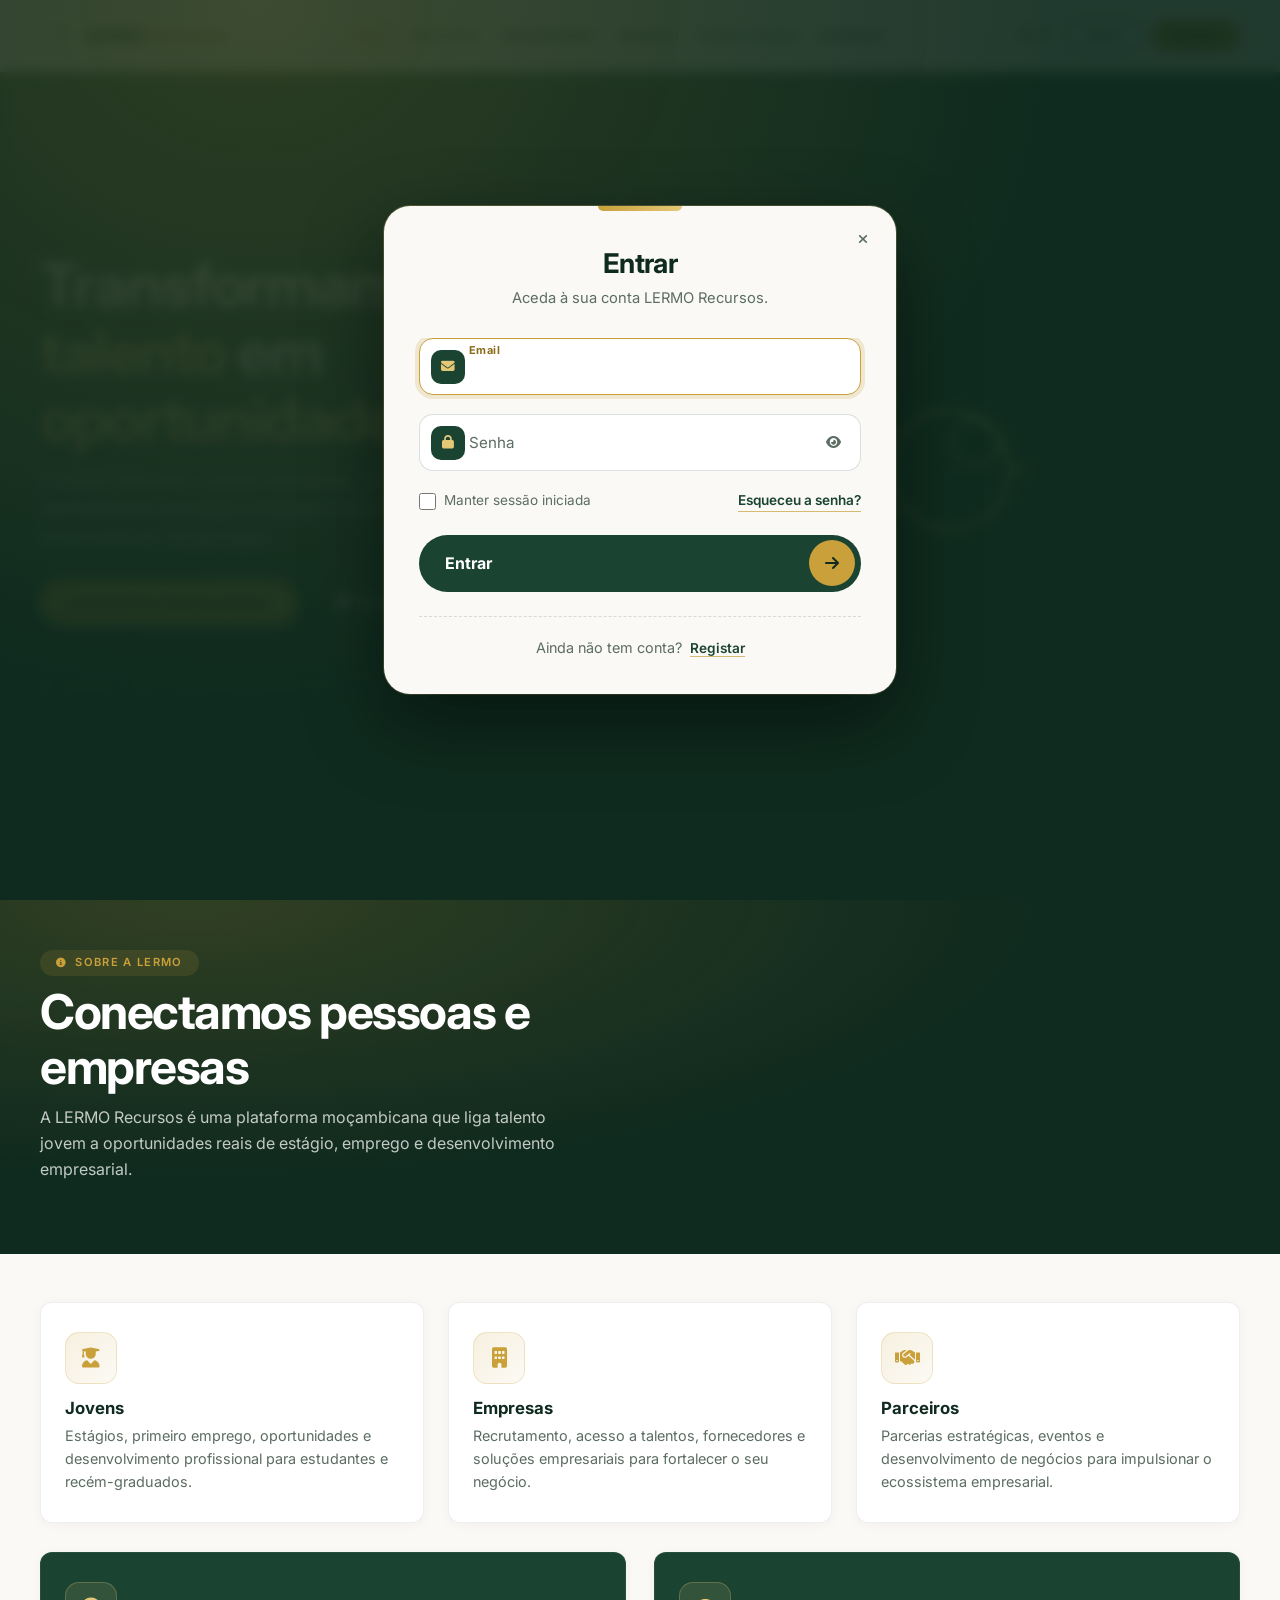
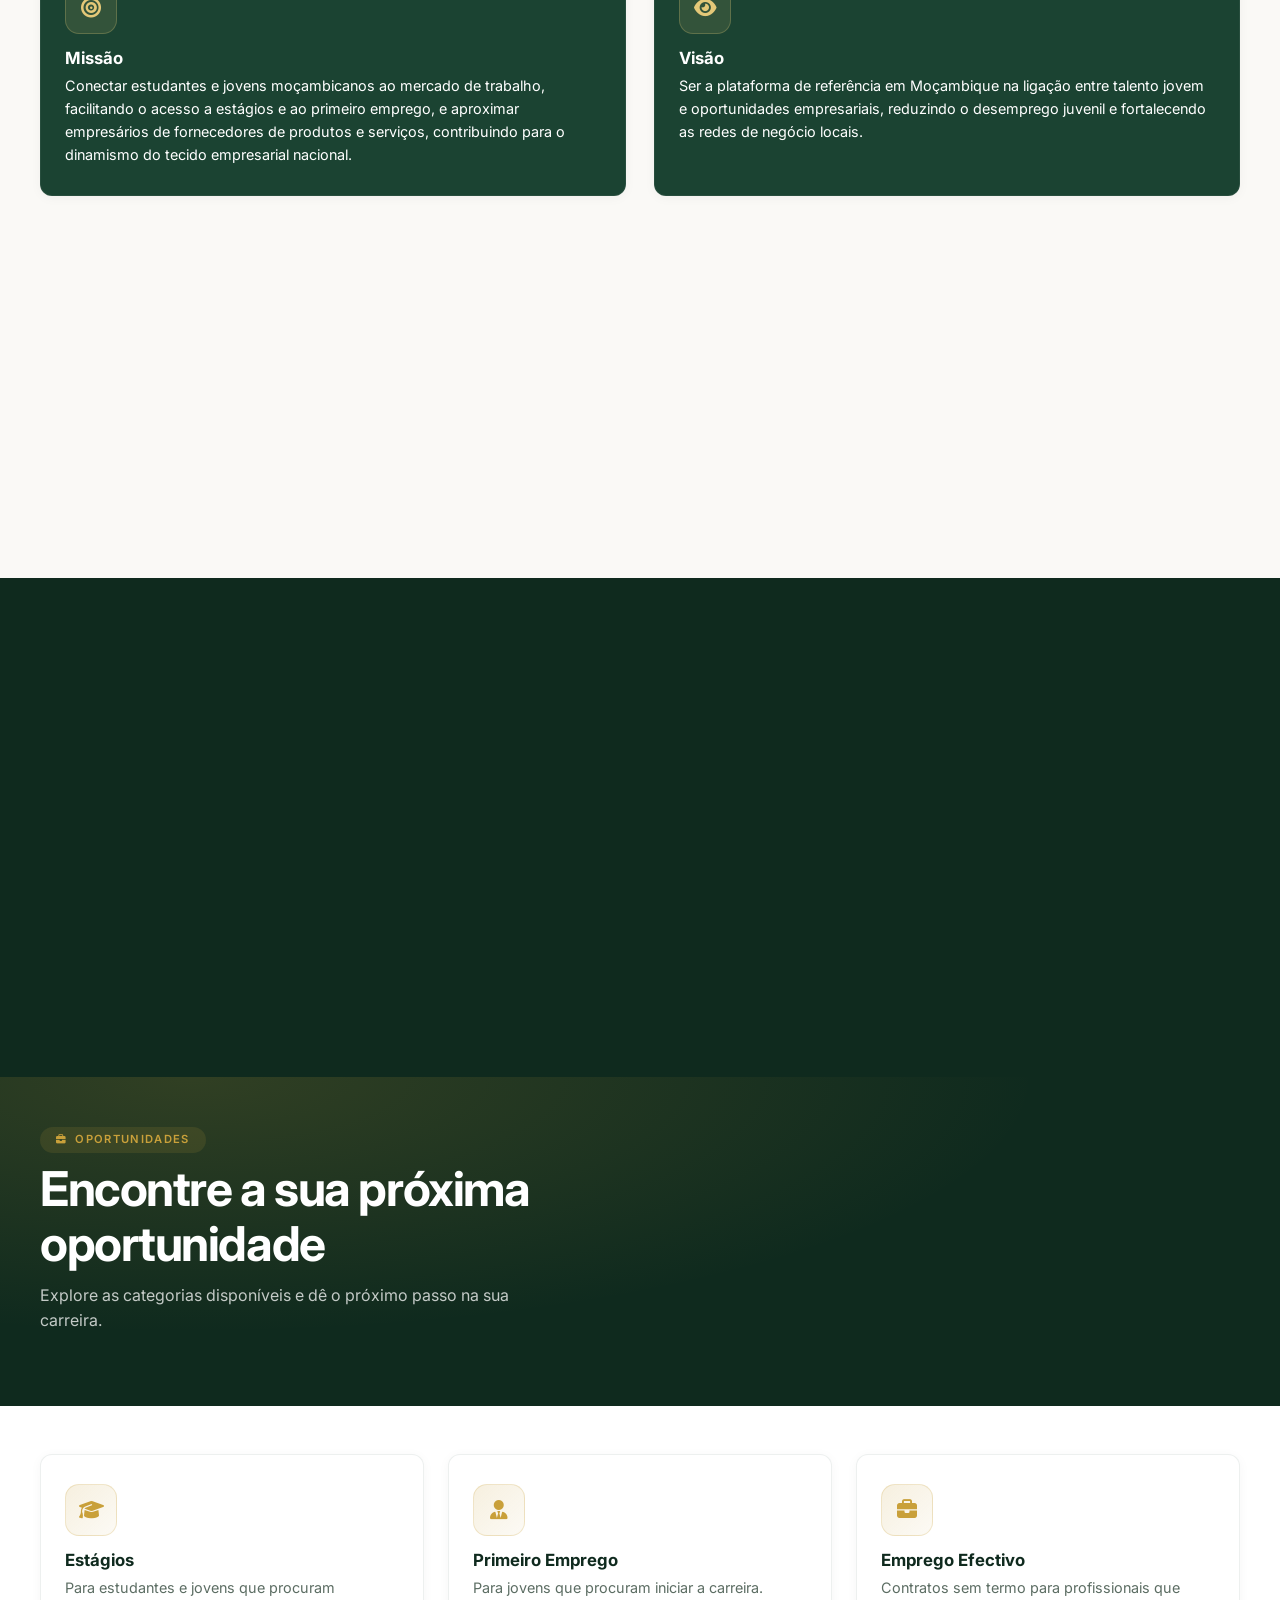
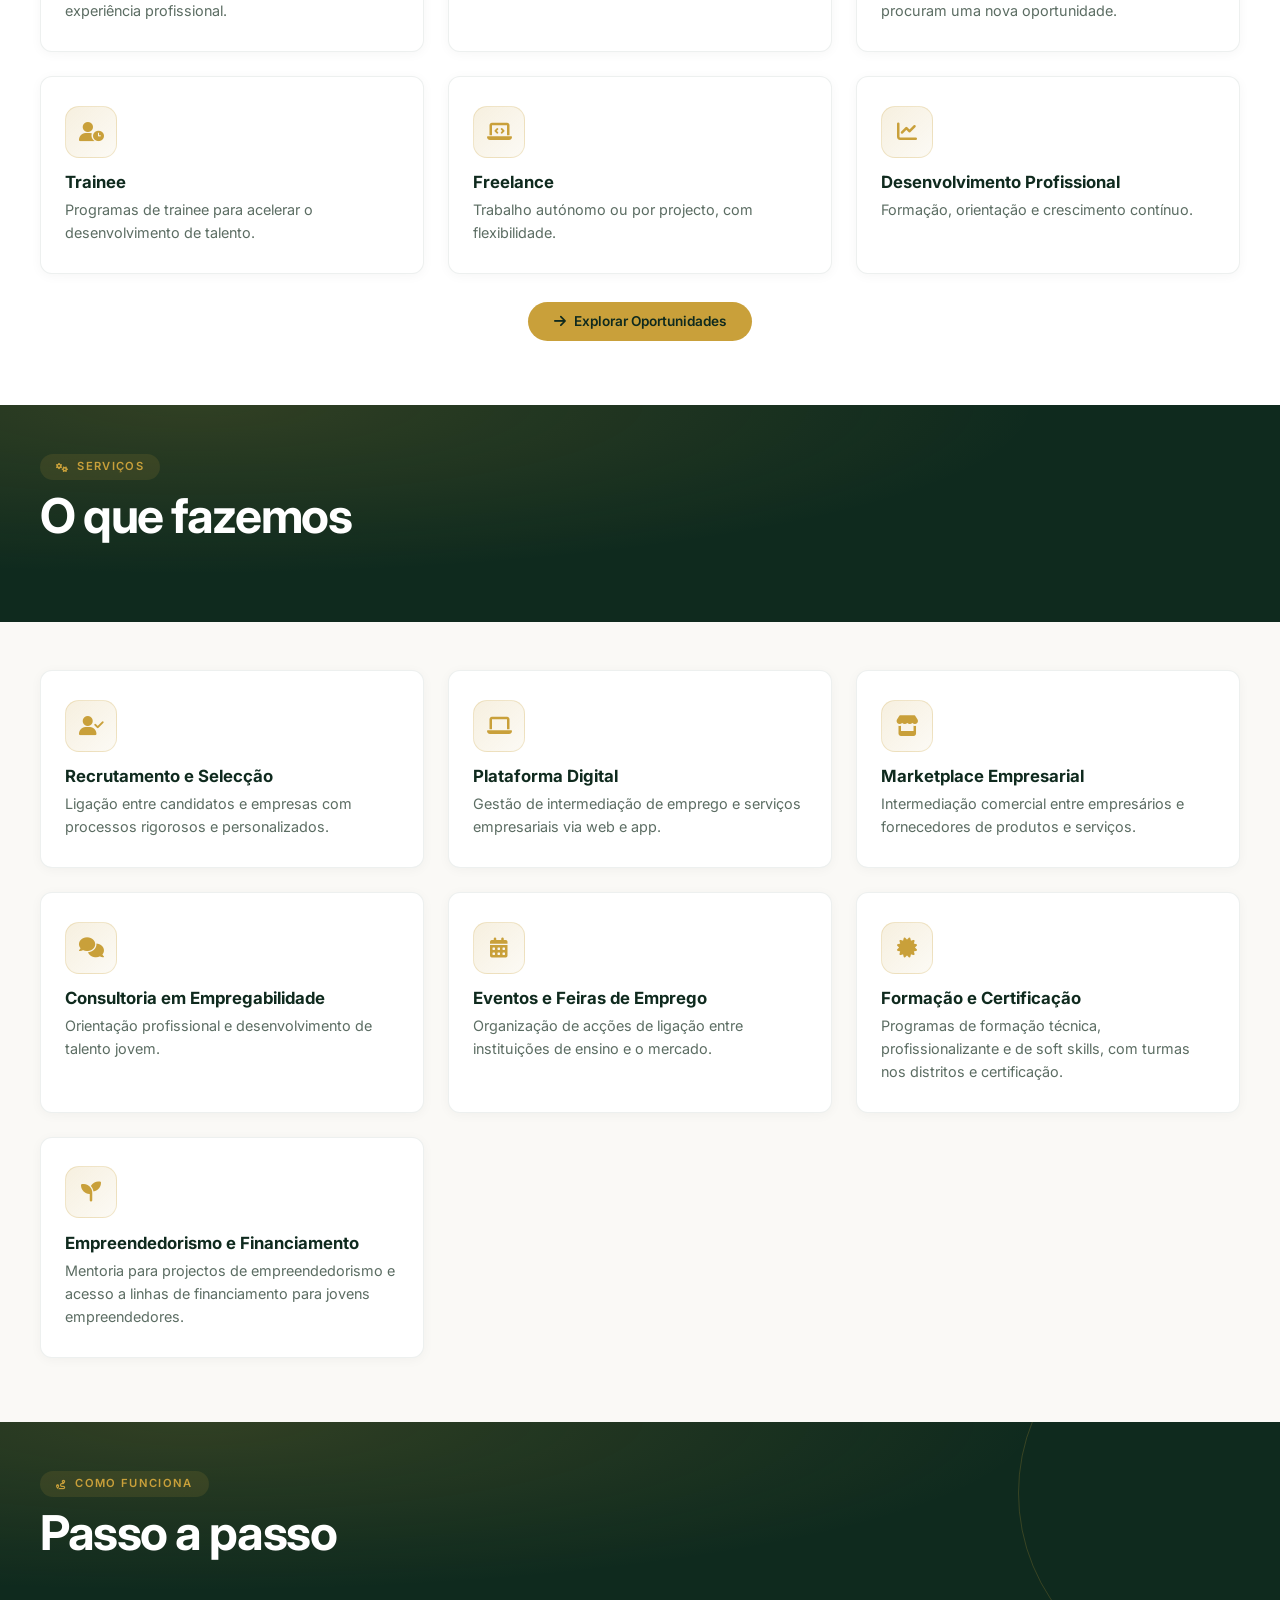
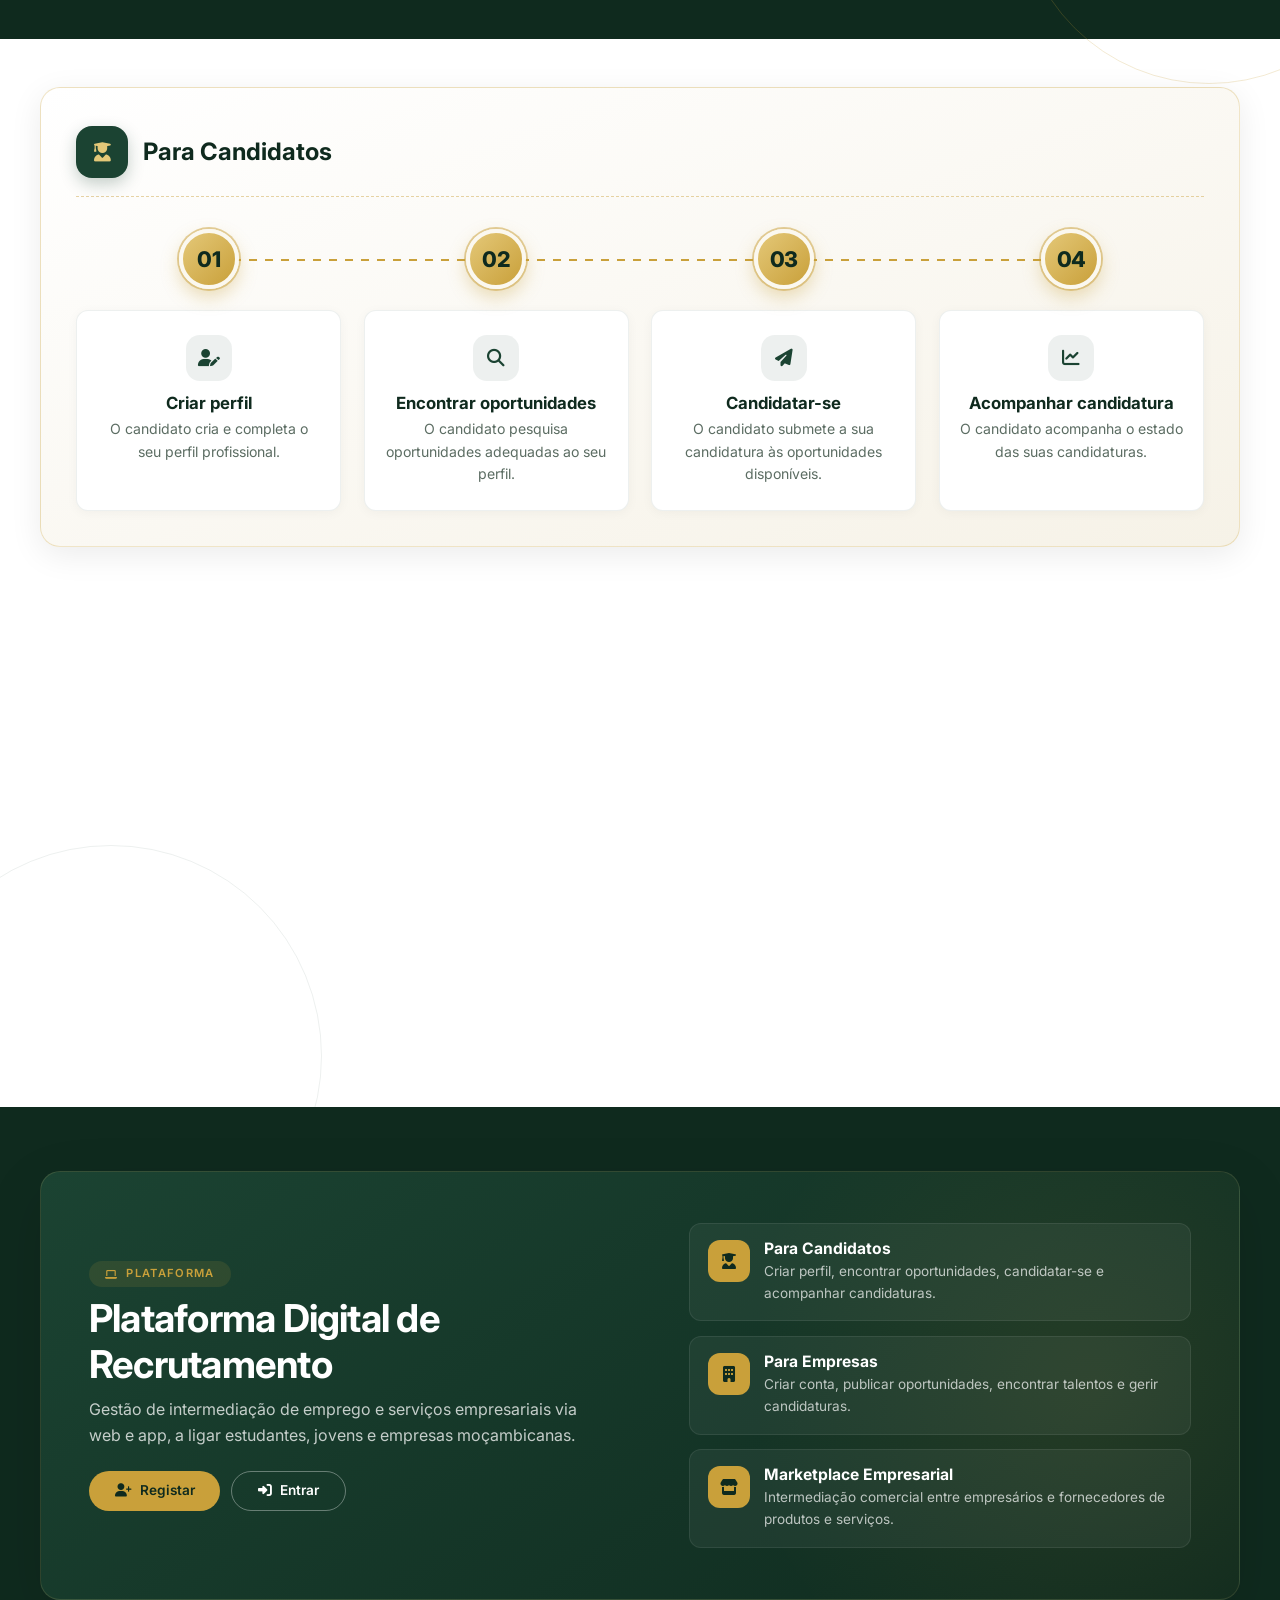
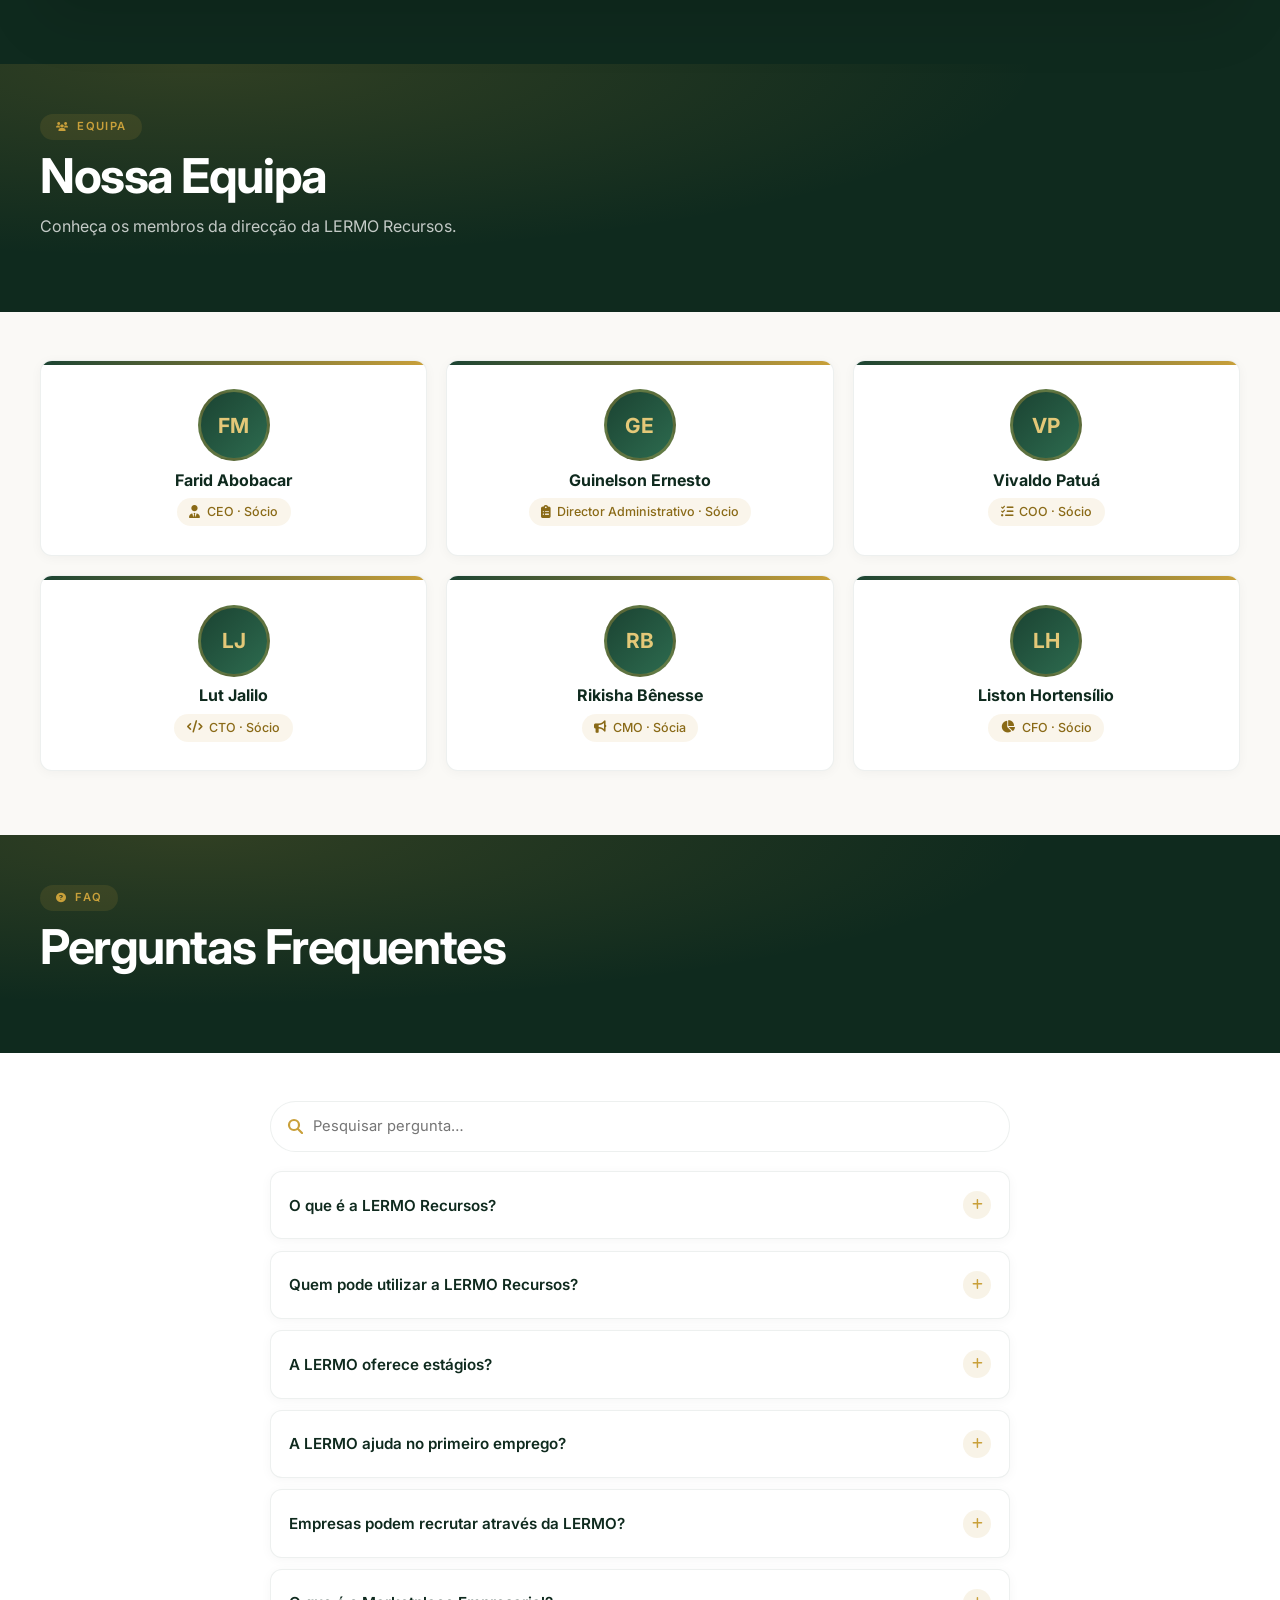
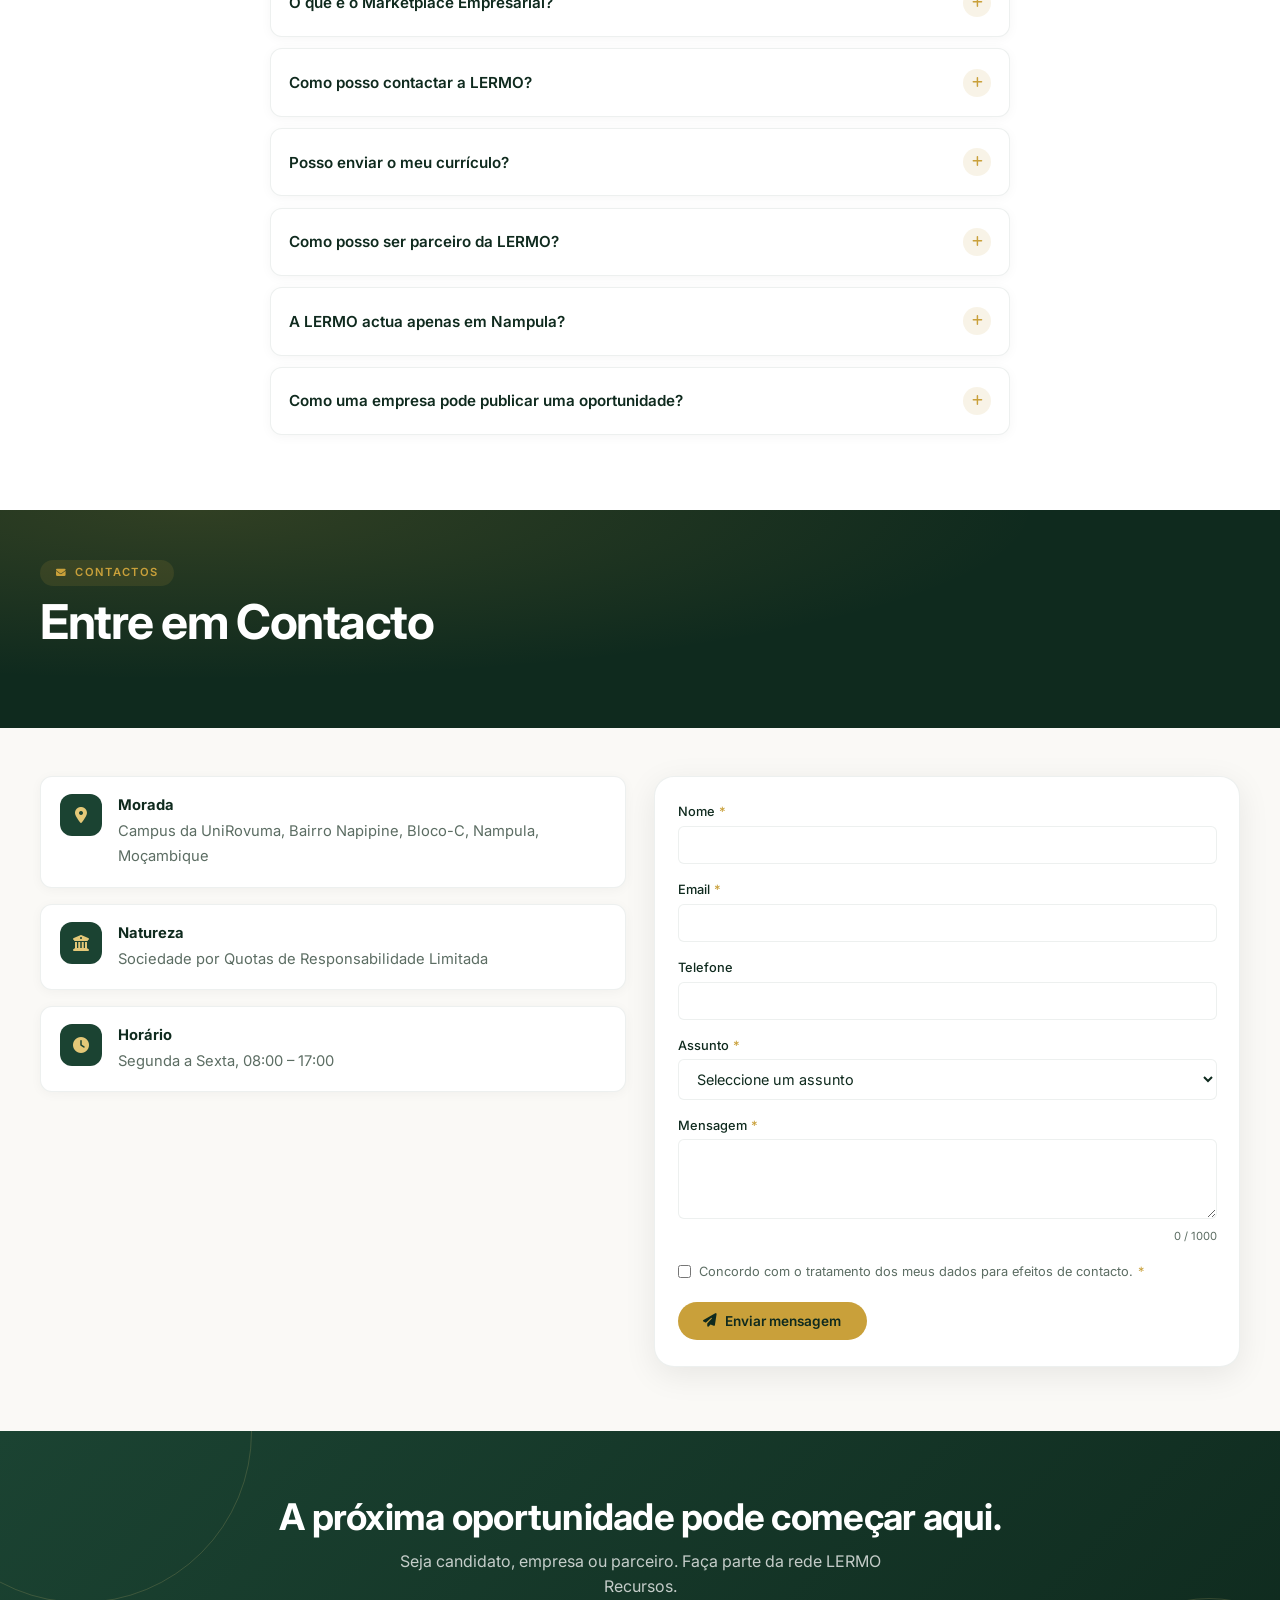
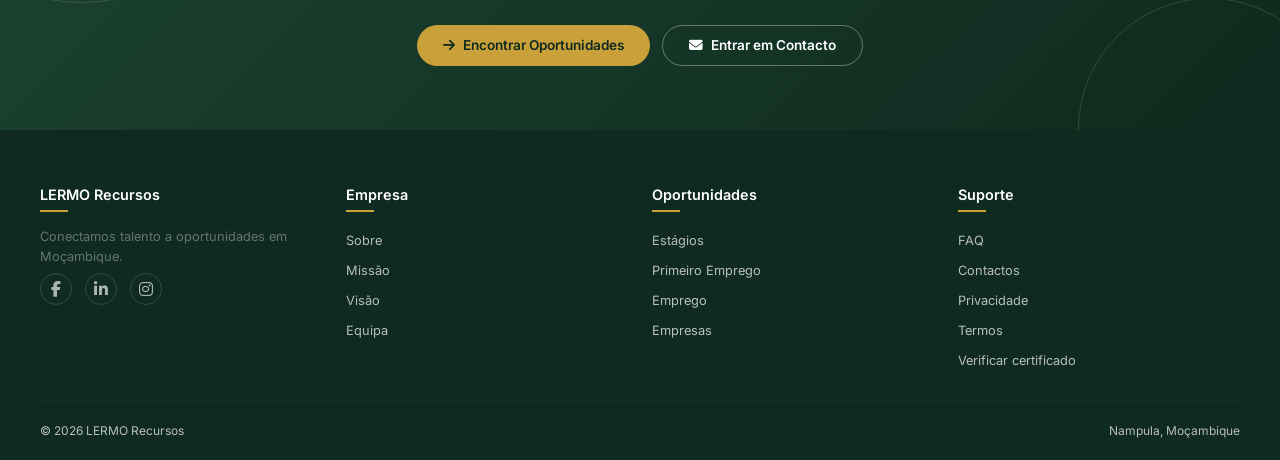
==== commit 84dd44a5: "Add files via upload" ====
--- a/dashboard-candidato.html
+++ b/dashboard-candidato.html
@@ -9,7 +9,7 @@
 <link rel="preconnect" href="https://fonts.gstatic.com" crossorigin>
 <link href="https://fonts.googleapis.com/css2?family=Inter:wght@400;500;600;700;800&display=swap" rel="stylesheet">
 <link rel="stylesheet" href="https://cdnjs.cloudflare.com/ajax/libs/font-awesome/6.5.0/css/all.min.css">
-<link rel="stylesheet" href="css/dashboard-candidato.css?v=20261034">
+<link rel="stylesheet" href="css/dashboard-candidato.css?v=20261037">
 <link rel="stylesheet" href="css/loader.css?v=20261008" />
 <script src="js/seguranca.js?v=4"></script>
 </head>
@@ -47,7 +47,7 @@
 <script src="js/dashboard-candidato.js?v=20261027"></script>
 <script src="js/candidato-oportunidades.js?v=20261007"></script>
 <script src="js/candidato-candidaturas.js?v=20261008"></script>
-<script src="js/candidato-convites.js?v=20261034"></script>
+<script src="js/candidato-convites.js?v=20261036"></script>
 <script src="js/candidato-perfil.js?v=20261007"></script>
 <script src="js/candidato-eventos.js?v=20261008"></script>
 <script src="js/candidato-financiamento.js?v=20261008"></script>
--- a/css/dashboard-candidato.css
+++ b/css/dashboard-candidato.css
@@ -625,3 +625,26 @@
 /* convites: cartões de estatísticas com a mesma altura dos do dashboard (lá o texto ocupa duas linhas) */
 .stats.cvs .stat{min-height:108px}
 @media(max-width:560px){.stats.cvs .stat{min-height:155px}}
+
+/* Convites: detalhe e cartões sem transbordo horizontal.
+   Causa: .det usava 1fr (= minmax(auto,1fr)) abaixo de 1024px, pelo que URLs, emails ou palavras longas da mensagem alargavam a coluna além do ecrã;
+   o overflow-x:hidden do body escondia o problema e o conteúdo ficava cortado. Colunas com minmax(0,…) e quebra de palavras longas. */
+.det.cd{grid-template-columns:minmax(0,1fr) 300px}
+.det.cd>*{min-width:0}
+.det.cd h1,.det.cd h2,.det.cd p,.det.cd .rs,.det.cd .apx,.det.cd .meta li span{overflow-wrap:anywhere}
+@media(max-width:1023px){.det.cd{grid-template-columns:minmax(0,1fr)}}
+.vc .vt,.vc .rs,.vc .meta li{overflow-wrap:anywhere}
+.crumbs li{min-width:0;overflow-wrap:anywhere}
+.det.cd .rs{white-space:normal;overflow:visible;text-overflow:clip}
+
+/* Convites: navegação Anterior / Próximo no detalhe */
+.vtop{align-items:center}
+.cvnav{display:flex;align-items:center;gap:.8rem;margin-left:auto;flex-wrap:wrap;font-size:.8rem;color:var(--m)}
+.cvnav .btn{width:auto}.cvnav .btn[disabled]{opacity:.4;cursor:not-allowed}
+@media(max-width:560px){.cvnav{width:100%;justify-content:space-between;margin-left:0}}
+
+/* Convites: transição suave ao deslizar entre convites */
+@keyframes cvin{from{opacity:0;transform:translateX(var(--cvdx,0))}to{opacity:1;transform:none}}
+.det.cd{animation:cvin .22s ease-out}
+.det.cd,.vgrid{touch-action:pan-y pinch-zoom}
+@media(prefers-reduced-motion:reduce){.det.cd{animation:none}}
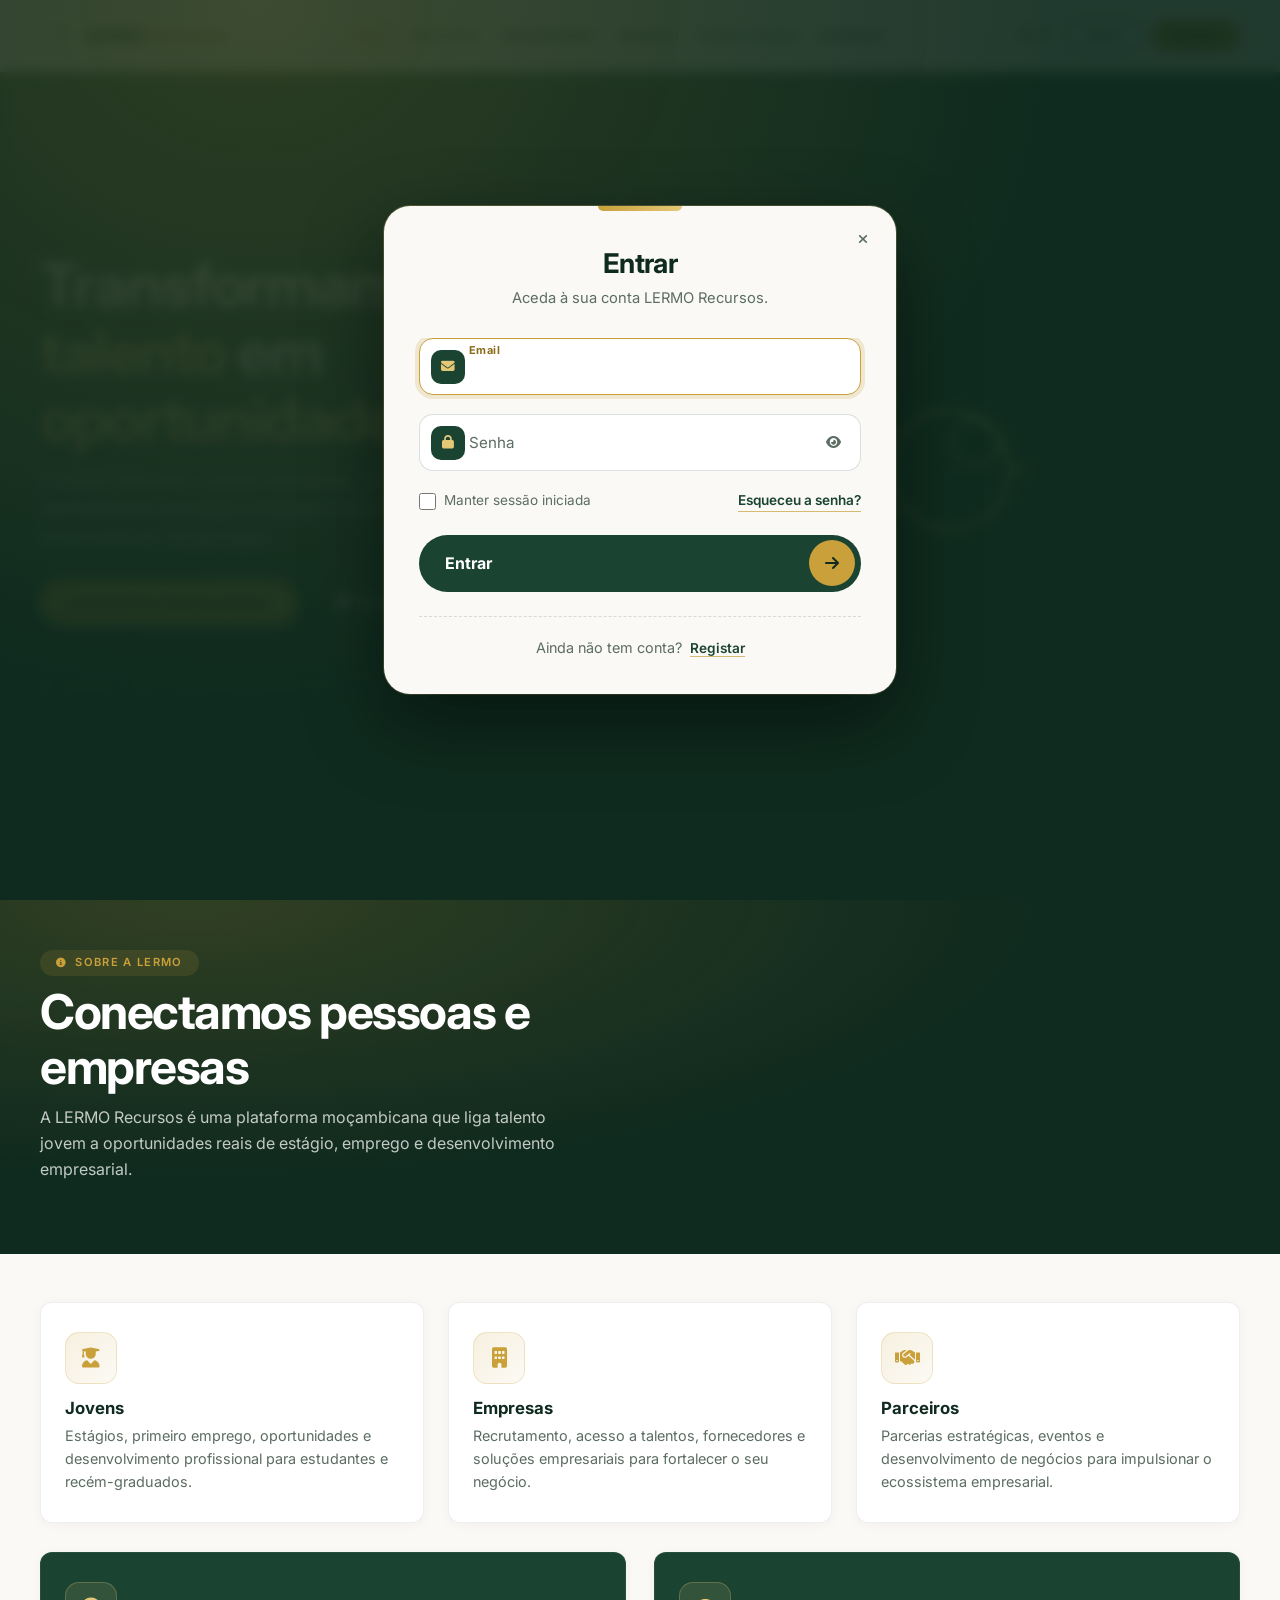
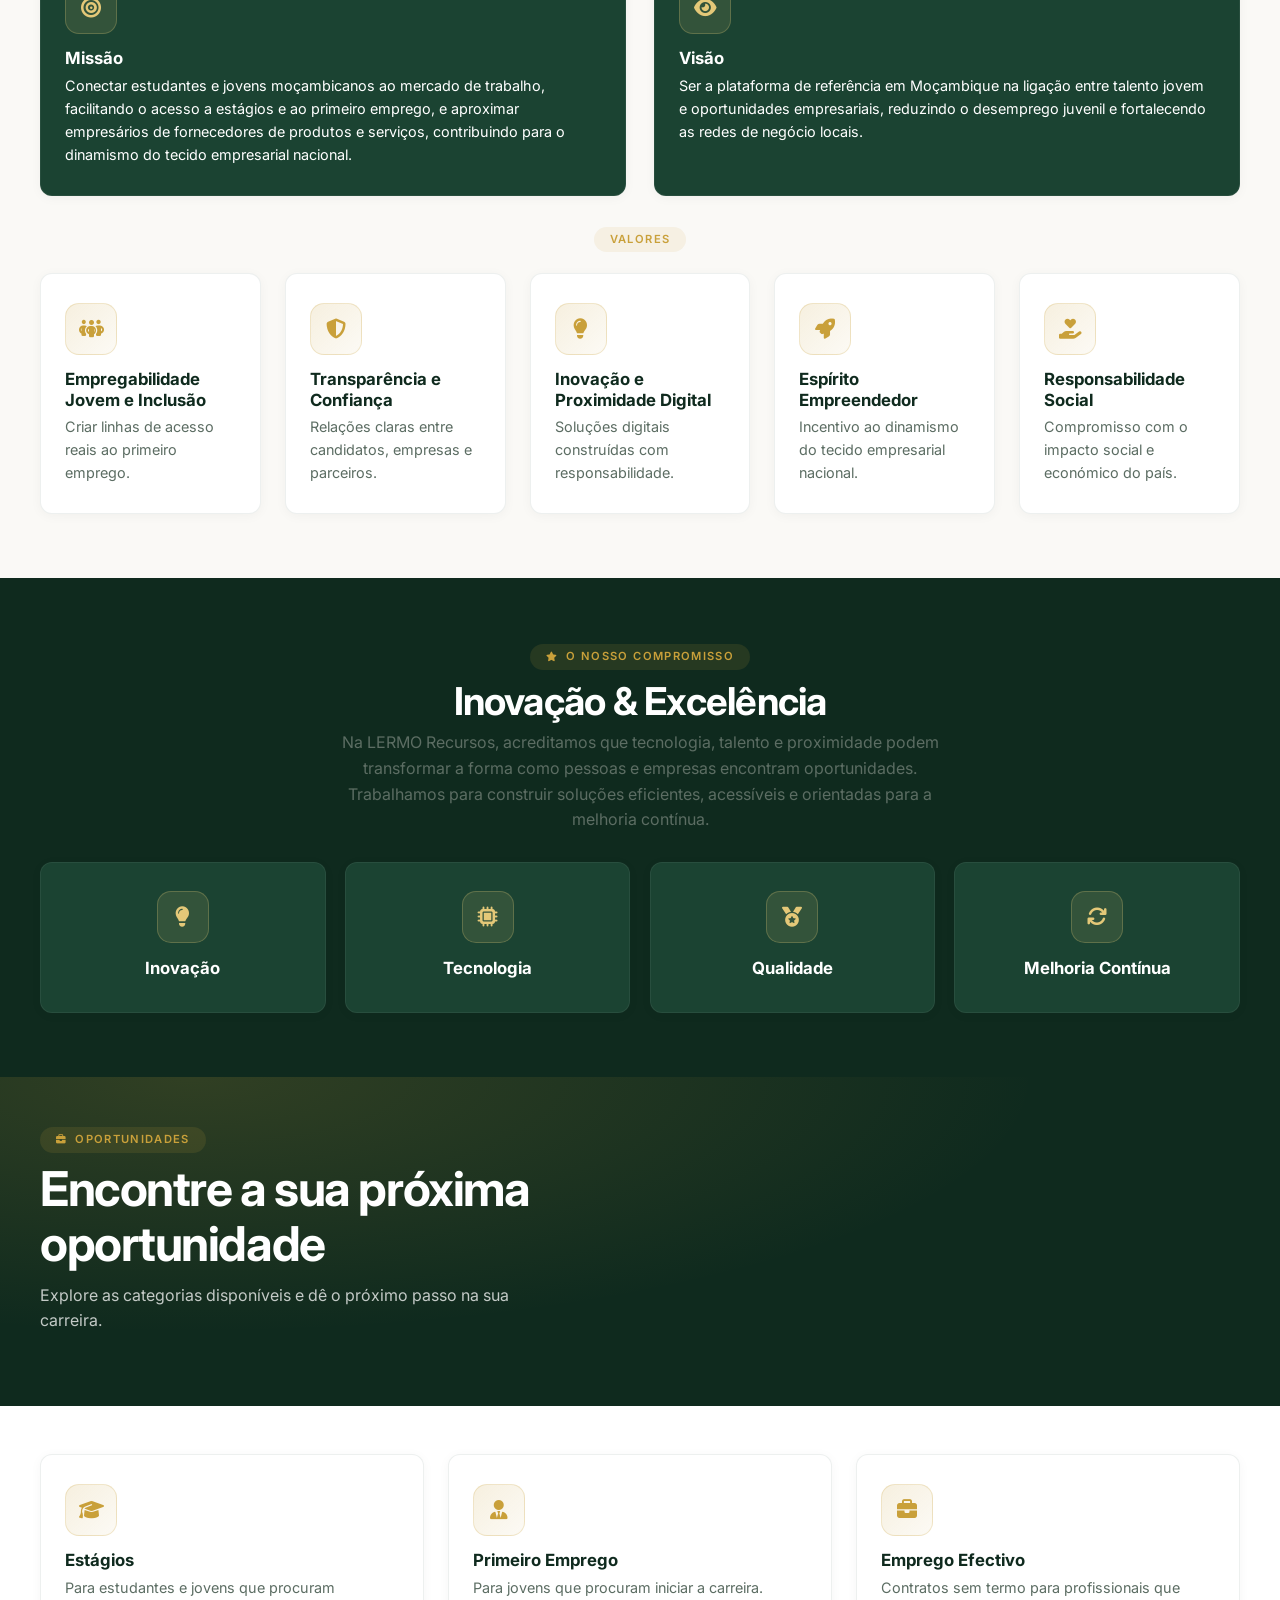
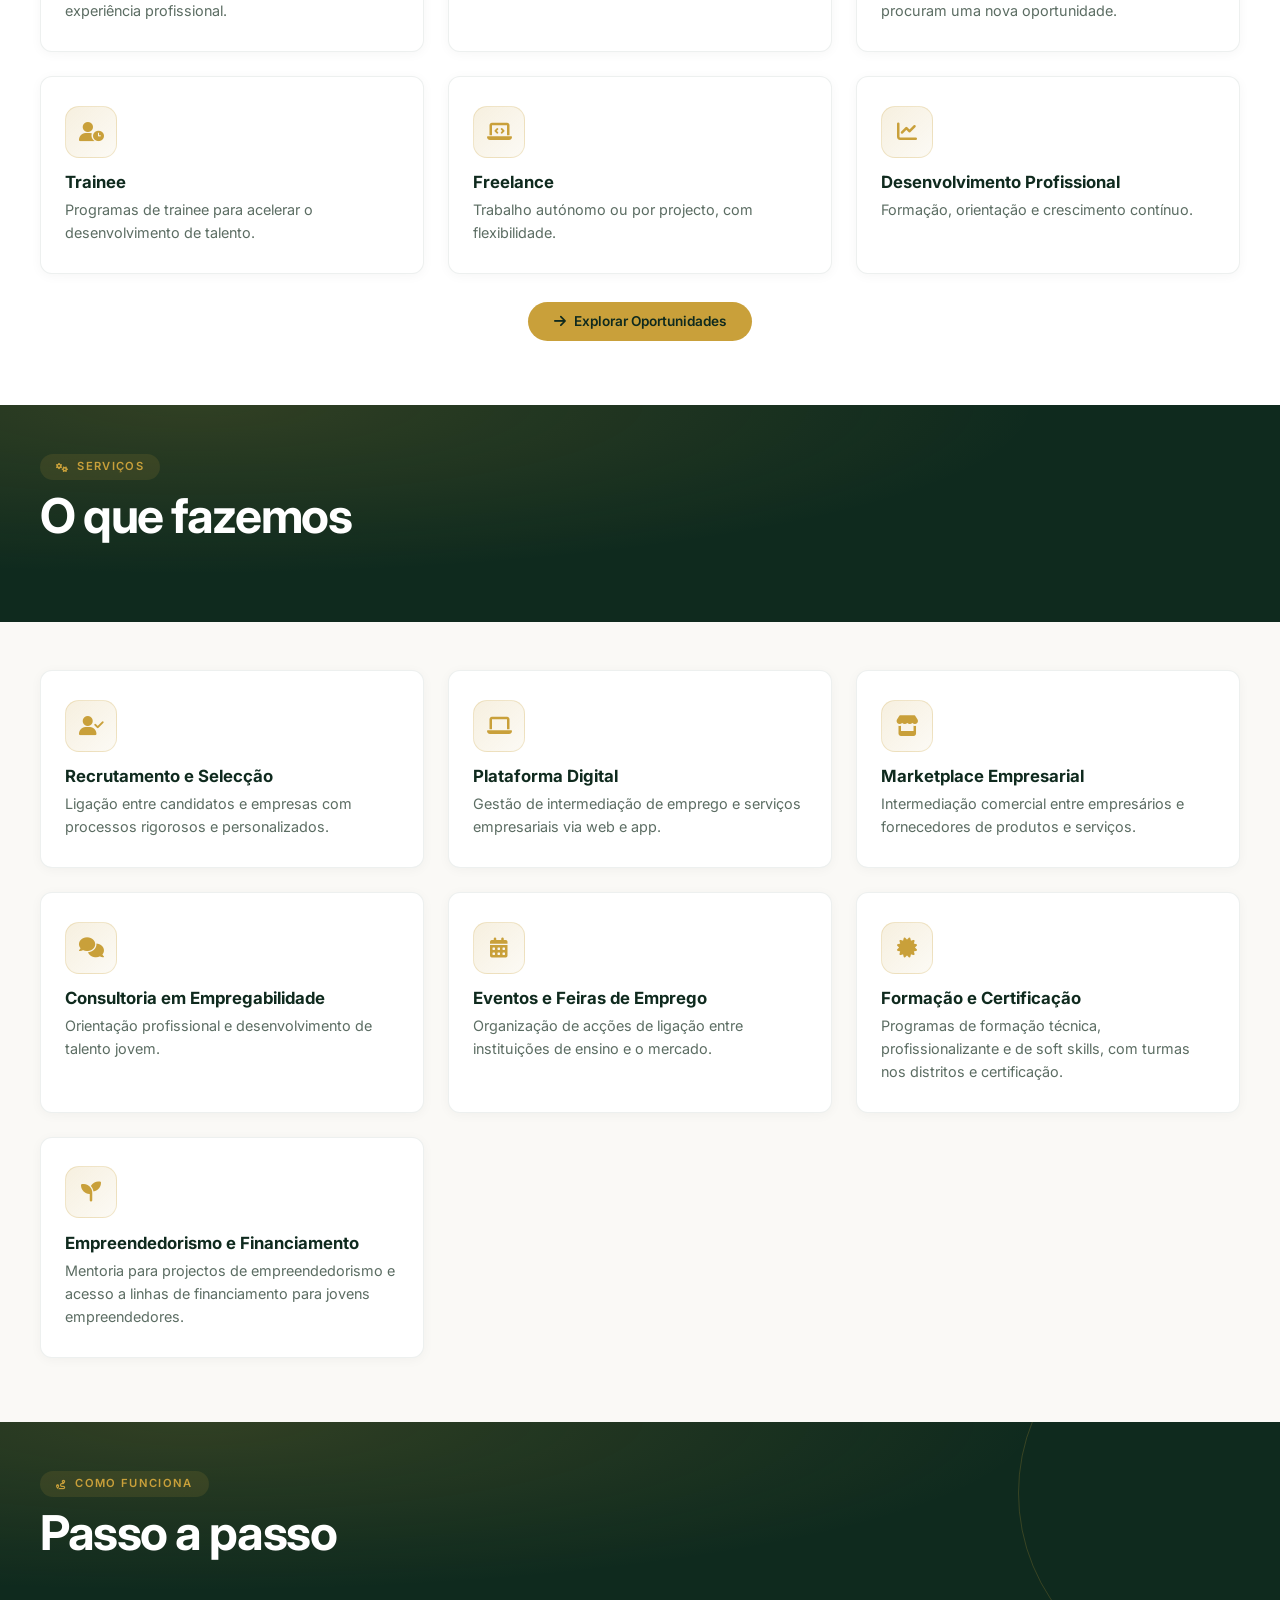
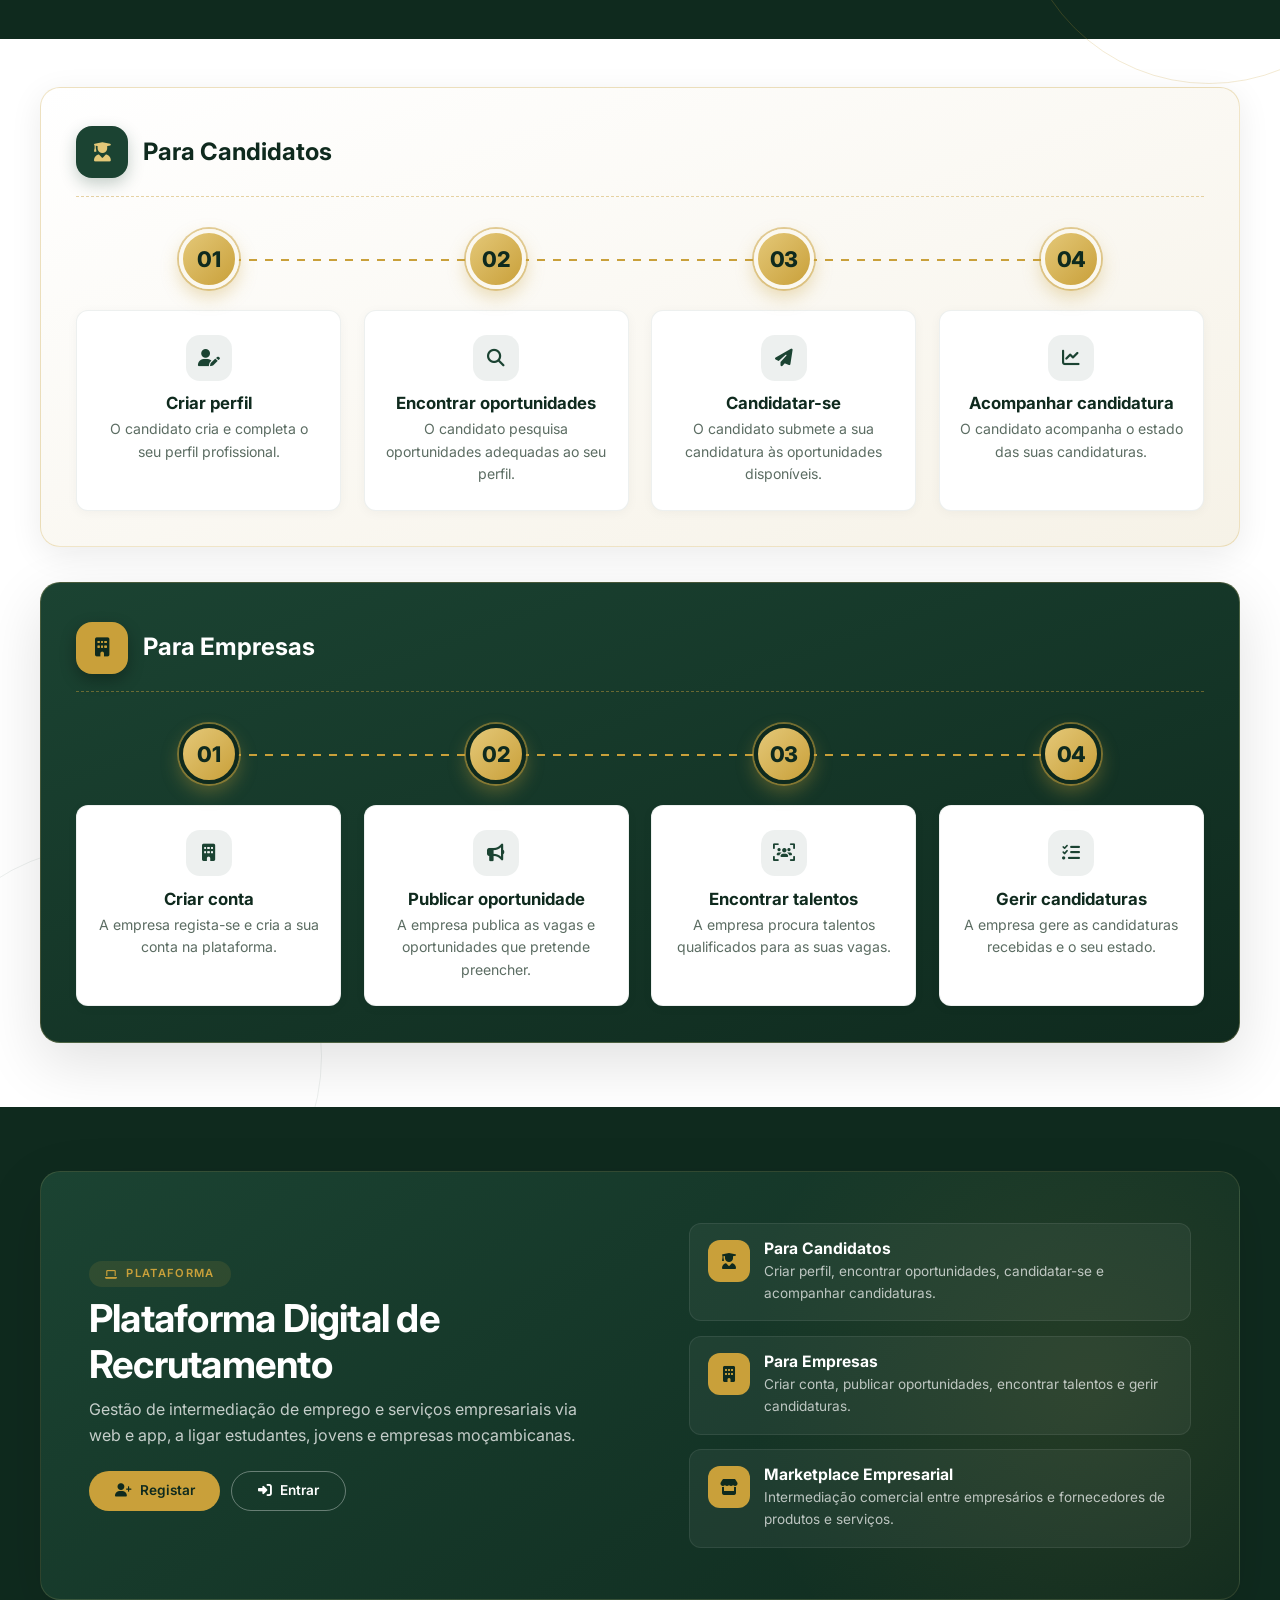
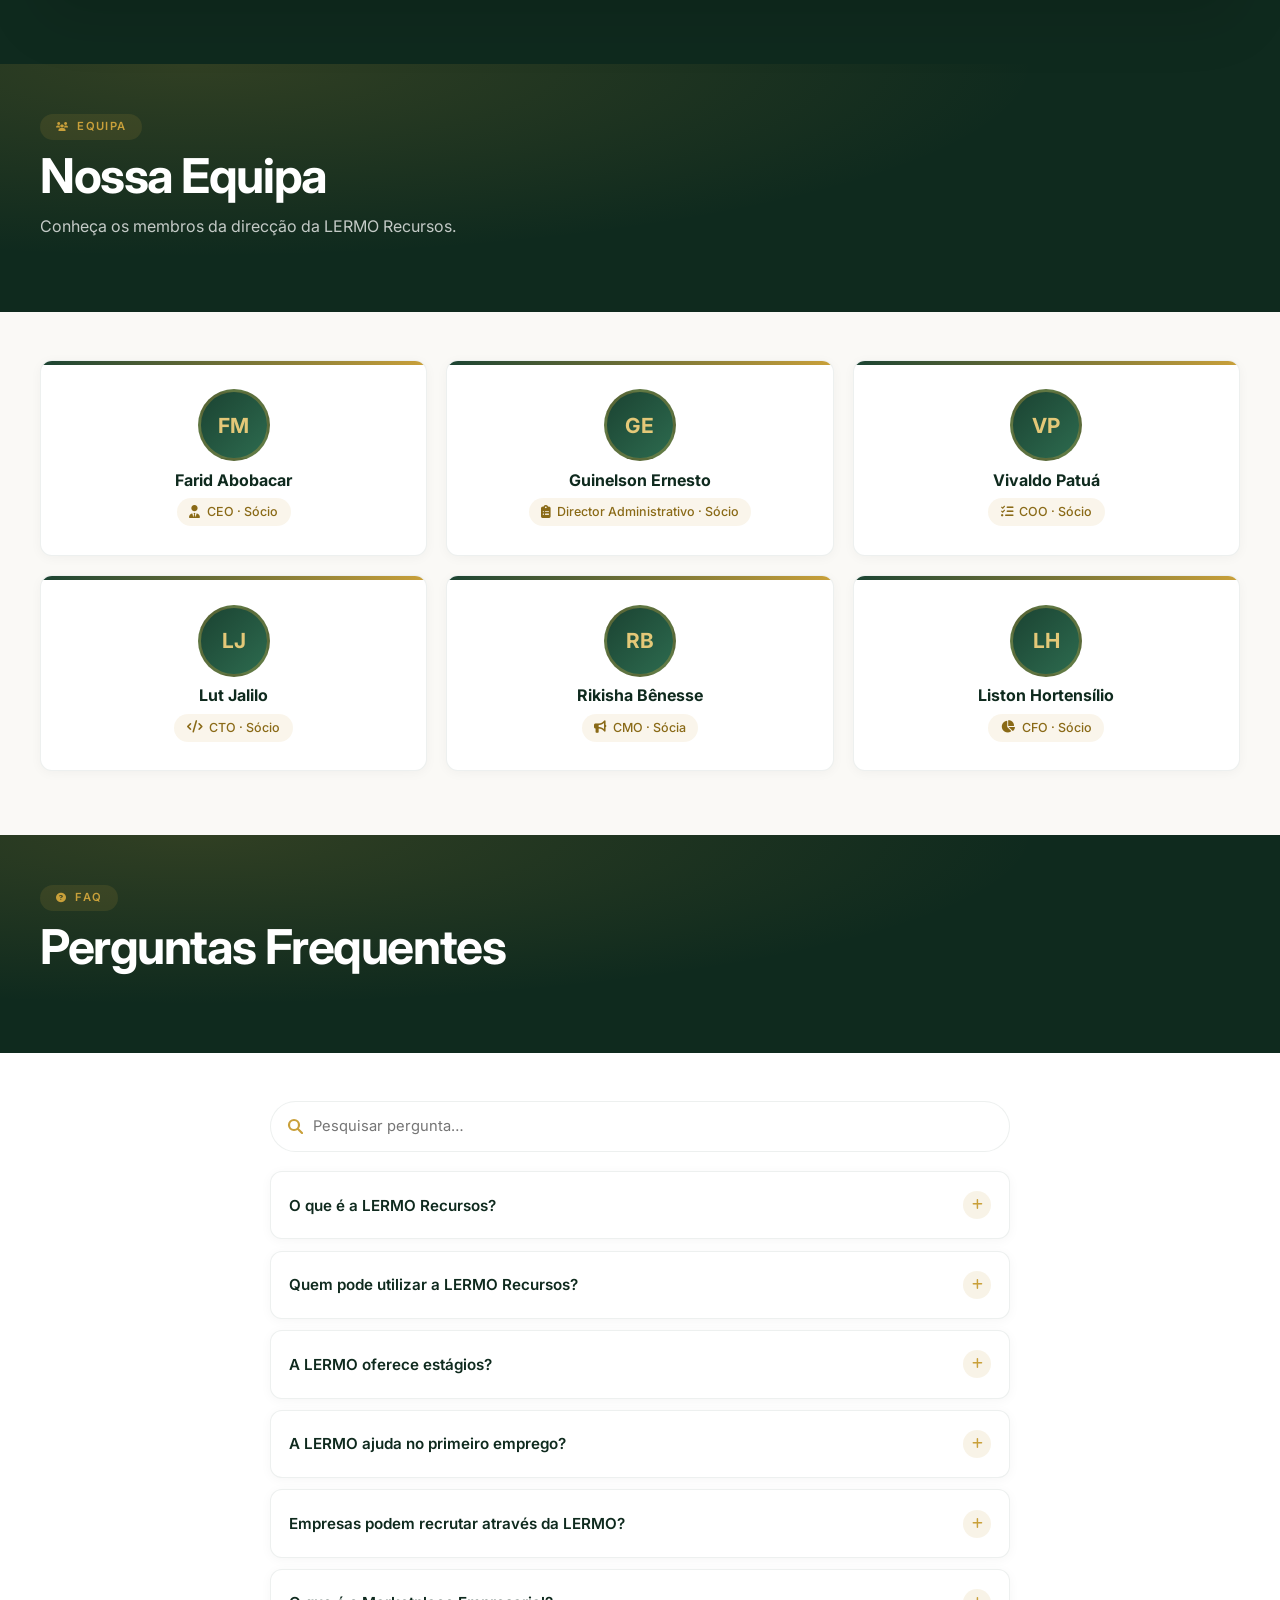
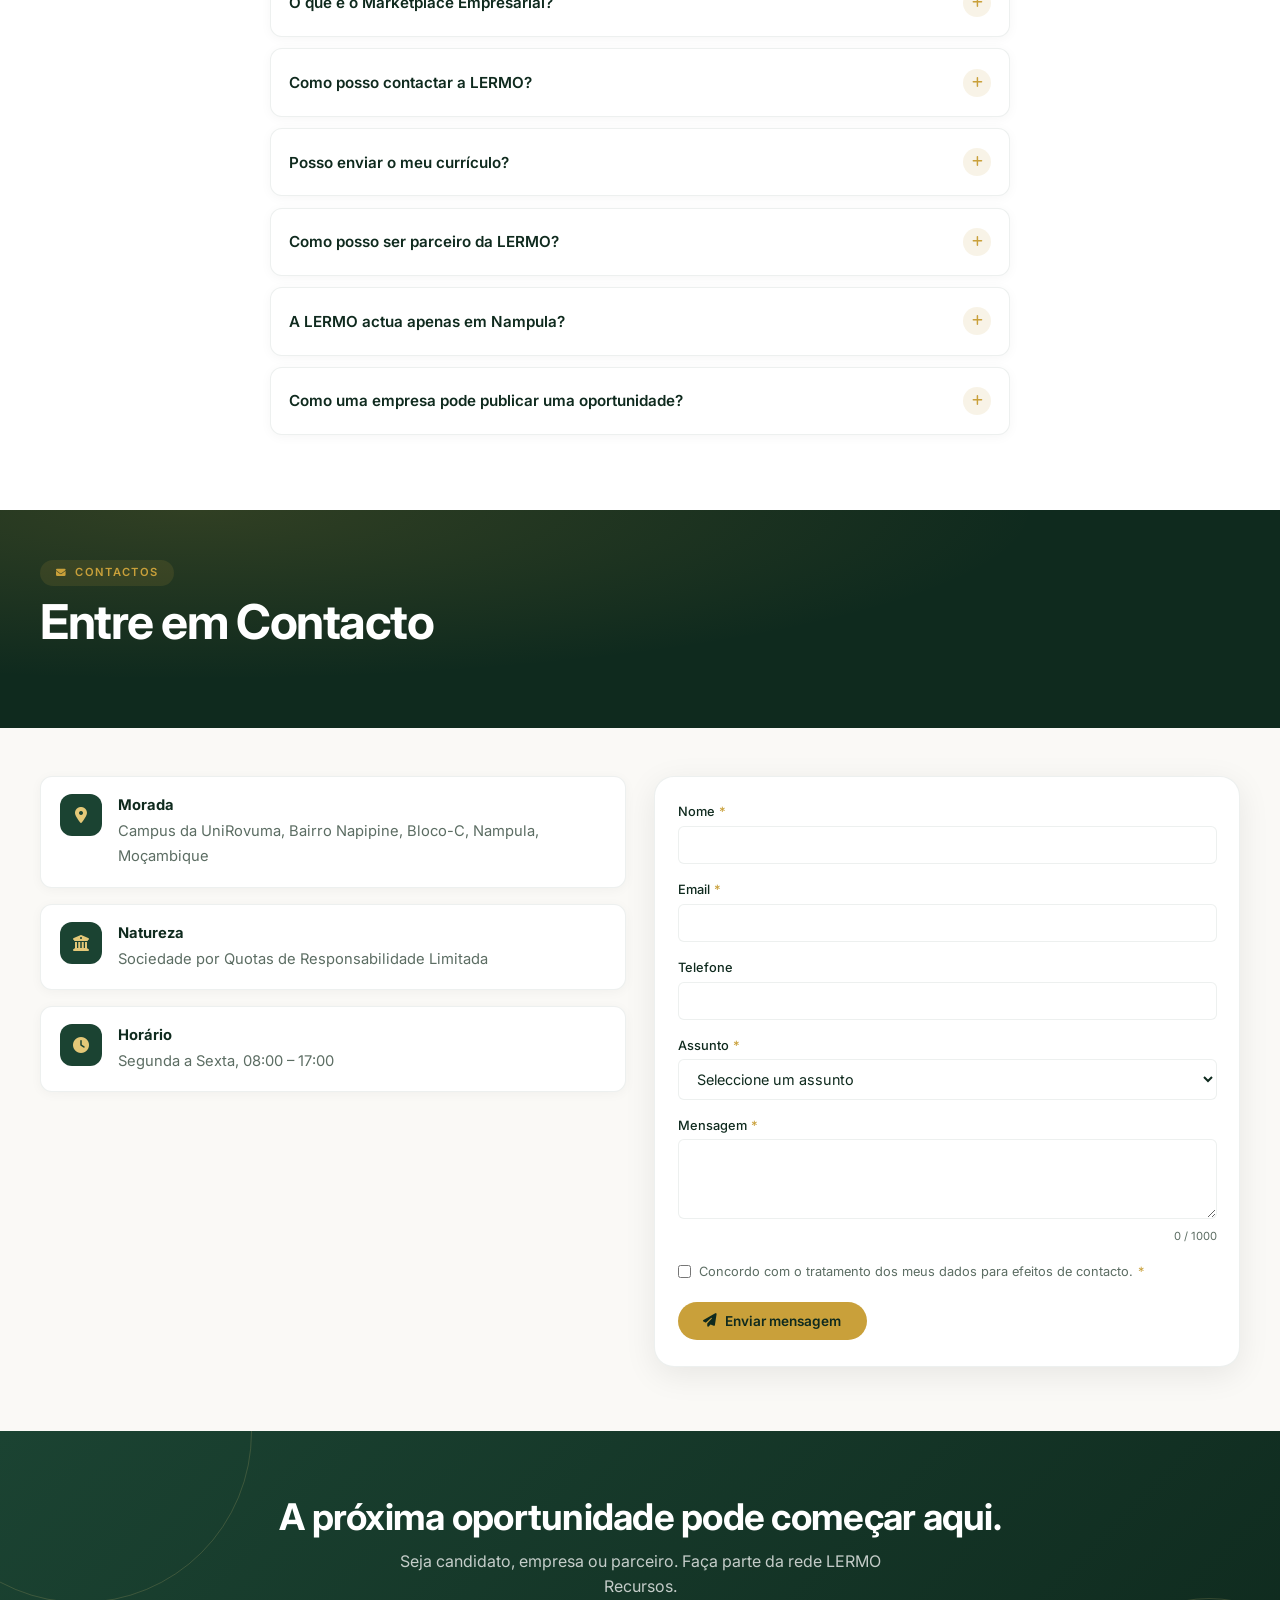
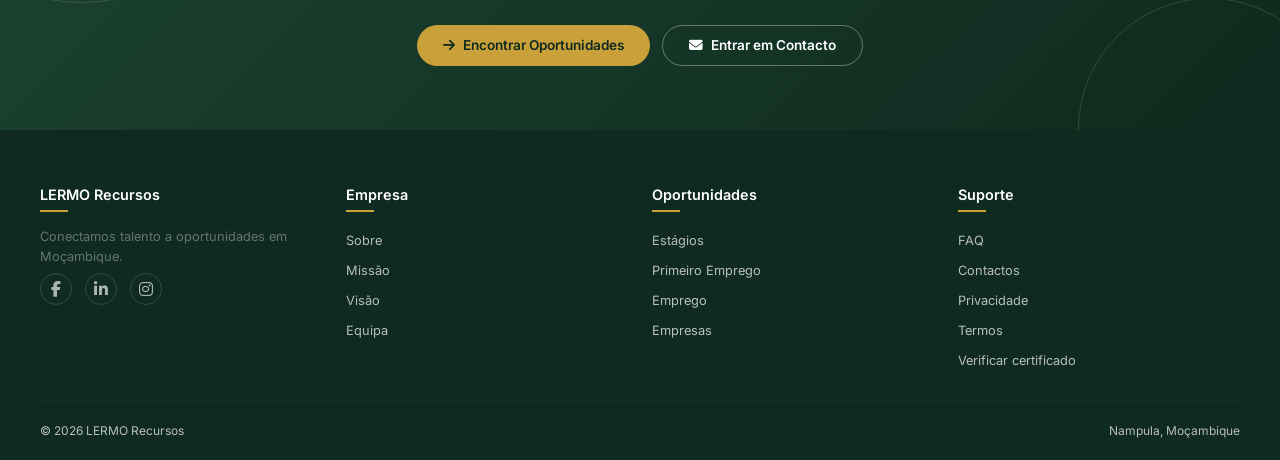
==== commit ac8e0eb2: "Add files via upload" ====
--- a/dashboard-candidato.html
+++ b/dashboard-candidato.html
@@ -9,7 +9,7 @@
 <link rel="preconnect" href="https://fonts.gstatic.com" crossorigin>
 <link href="https://fonts.googleapis.com/css2?family=Inter:wght@400;500;600;700;800&display=swap" rel="stylesheet">
 <link rel="stylesheet" href="https://cdnjs.cloudflare.com/ajax/libs/font-awesome/6.5.0/css/all.min.css">
-<link rel="stylesheet" href="css/dashboard-candidato.css?v=20261037">
+<link rel="stylesheet" href="css/dashboard-candidato.css?v=20261041">
 <link rel="stylesheet" href="css/loader.css?v=20261008" />
 <script src="js/seguranca.js?v=4"></script>
 </head>
@@ -44,17 +44,17 @@
 <div class="toast" id="toast" role="status"></div>
 
 <script src="js/loader.js?v=20261008"></script>
-<script src="js/dashboard-candidato.js?v=20261027"></script>
-<script src="js/candidato-oportunidades.js?v=20261007"></script>
-<script src="js/candidato-candidaturas.js?v=20261008"></script>
-<script src="js/candidato-convites.js?v=20261036"></script>
+<script src="js/dashboard-candidato.js?v=20261029"></script>
+<script src="js/candidato-oportunidades.js?v=20261008"></script>
+<script src="js/candidato-candidaturas.js?v=20261009"></script>
+<script src="js/candidato-convites.js?v=20261039"></script>
 <script src="js/candidato-perfil.js?v=20261007"></script>
-<script src="js/candidato-eventos.js?v=20261008"></script>
-<script src="js/candidato-financiamento.js?v=20261008"></script>
+<script src="js/candidato-eventos.js?v=20261009"></script>
+<script src="js/candidato-financiamento.js?v=20261009"></script>
 <script src="js/qrcode.js?v=20261007"></script>
 <script src="js/lermo-logo.js?v=20261007"></script>
-<script src="js/candidato-formacao.js?v=20261007"></script>
-<script src="js/candidato-empreendedorismo.js?v=20261007"></script>
+<script src="js/candidato-formacao.js?v=20261008"></script>
+<script src="js/candidato-empreendedorismo.js?v=20261009"></script>
 <script src="js/candidato-definicoes.js?v=20261007"></script>
 <script src="js/icons.js?v=20261007"></script>
 </body>
--- a/css/dashboard-candidato.css
+++ b/css/dashboard-candidato.css
@@ -614,13 +614,19 @@
 i.ico::before{content:none!important}i.ico svg{width:100%;height:100%;display:block}
 i.ico.fa-spin svg{animation:icspin .9s linear infinite}@keyframes icspin{to{transform:rotate(360deg)}}
 
-/* Convites: cartões em grelha + paginação Anterior/Próximo */
+/* Convites: carrossel de cartões (.vrow) — desliza com o dedo; botões Anterior/Próximo no computador */
 .cvn{margin-bottom:.8rem}
 #cvRes{scroll-margin-top:5rem}
 .pg{display:flex;align-items:center;justify-content:space-between;gap:.6rem;flex-wrap:wrap;font-size:.8rem;color:var(--m)}
 .pg.in{padding:.9rem 0 0;margin-top:1rem;border-top:1px solid var(--line)}
 .pg-b{display:flex;gap:.4rem}.pg .btn[disabled]{opacity:.4;cursor:not-allowed}
 .pg .btn{width:auto}
+/* carrossel partilhado (CAR em dashboard-candidato.js): Convites e Oportunidades */
+.carw .vrow{overscroll-behavior-x:contain;touch-action:pan-x pan-y pinch-zoom;scroll-snap-type:x mandatory}
+.pg.car{justify-content:flex-end;margin-top:0}
+/* com 3+ cartões no computador, mostra uns ~2,5 de cada vez para haver sempre barra de rolagem (como nas Oportunidades) */
+@media(min-width:1024px){.carw.peek .vrow>.vc{flex-basis:calc((100% - 2rem)/2.5)}}
+@media(pointer:coarse){.pg.car{display:none}}
 .hello+.stats+.seg{margin-top:0}
 /* convites: cartões de estatísticas com a mesma altura dos do dashboard (lá o texto ocupa duas linhas) */
 .stats.cvs .stat{min-height:108px}
@@ -646,5 +652,9 @@
 /* Convites: transição suave ao deslizar entre convites */
 @keyframes cvin{from{opacity:0;transform:translateX(var(--cvdx,0))}to{opacity:1;transform:none}}
 .det.cd{animation:cvin .22s ease-out}
-.det.cd,.vgrid{touch-action:pan-y pinch-zoom}
+.det.cd{touch-action:pan-y pinch-zoom}
 @media(prefers-reduced-motion:reduce){.det.cd{animation:none}}
+
+/* Convites: espaçamento entre o cabeçalho (estado «Pendente») e o cartão de aviso, e entre o aviso e a mensagem */
+.det.cd header{margin-bottom:1.1rem}
+.det.cd .apx{margin-bottom:1.4rem}
